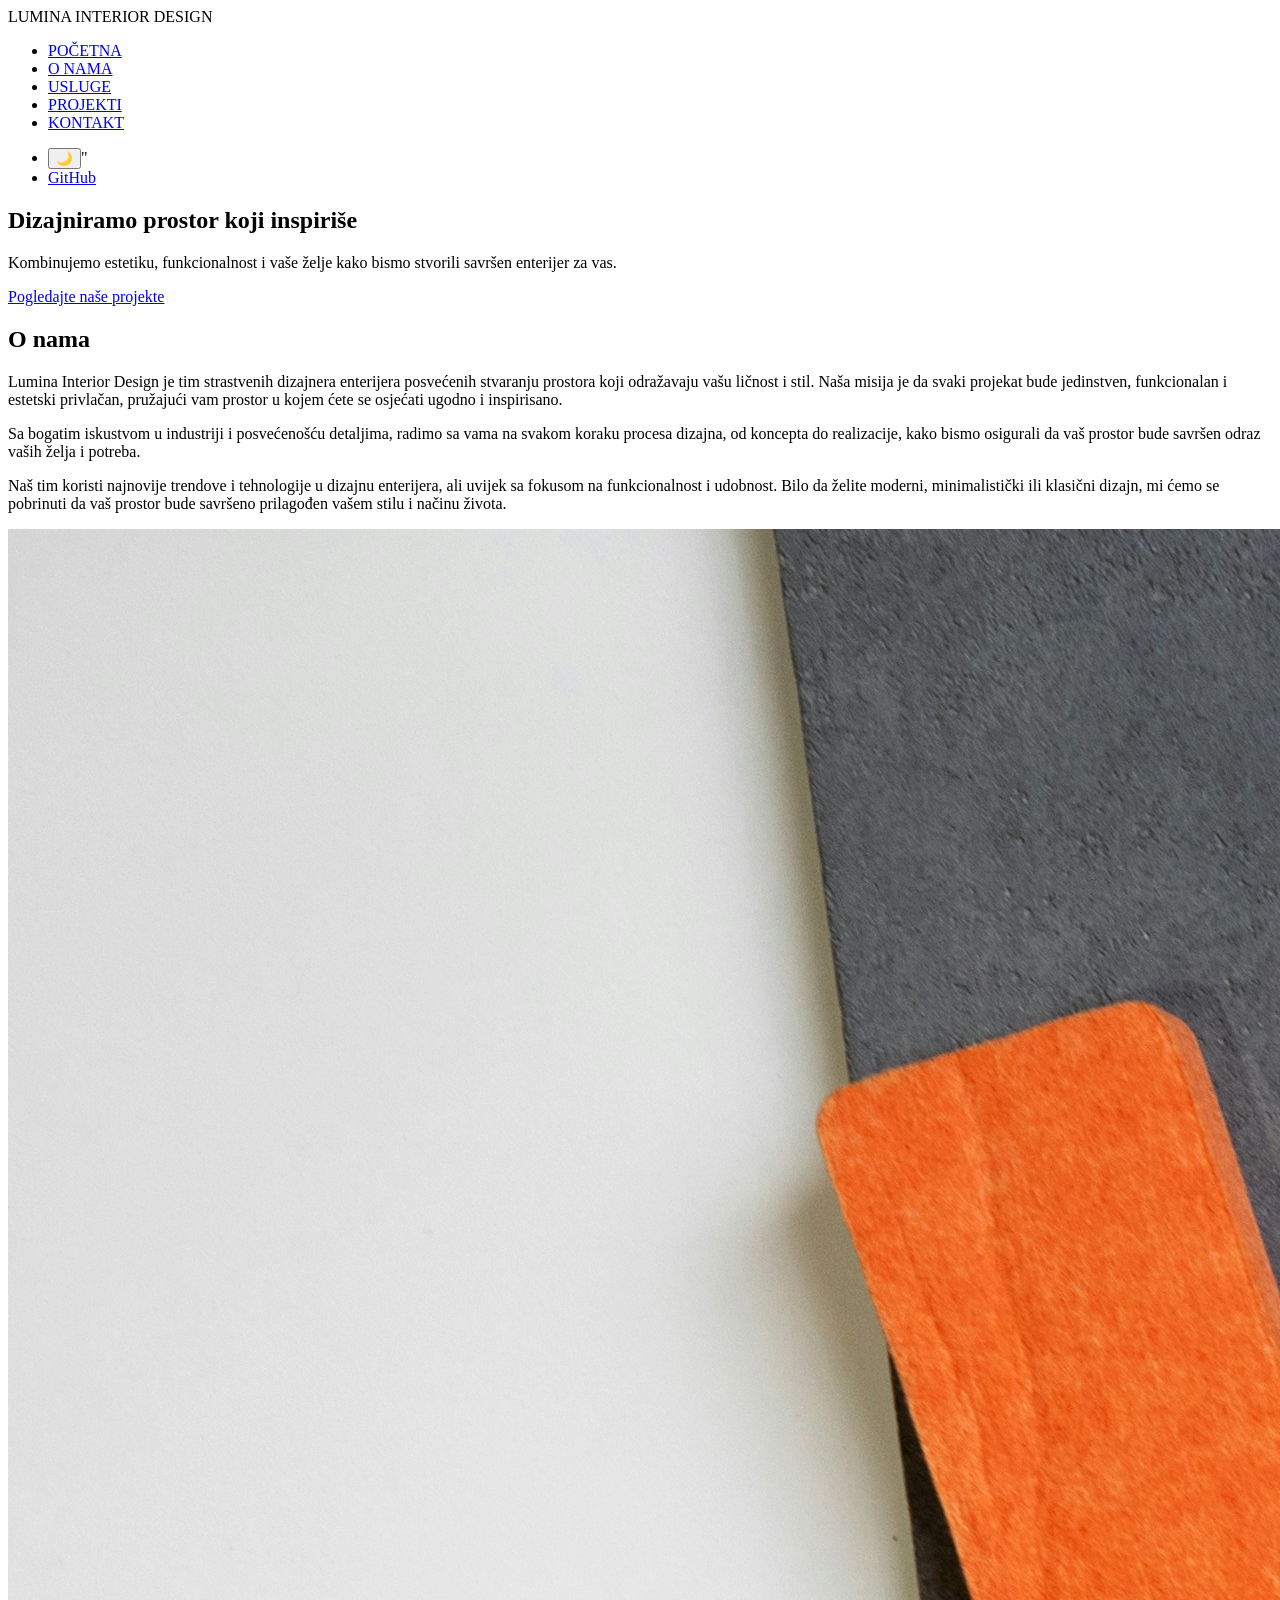
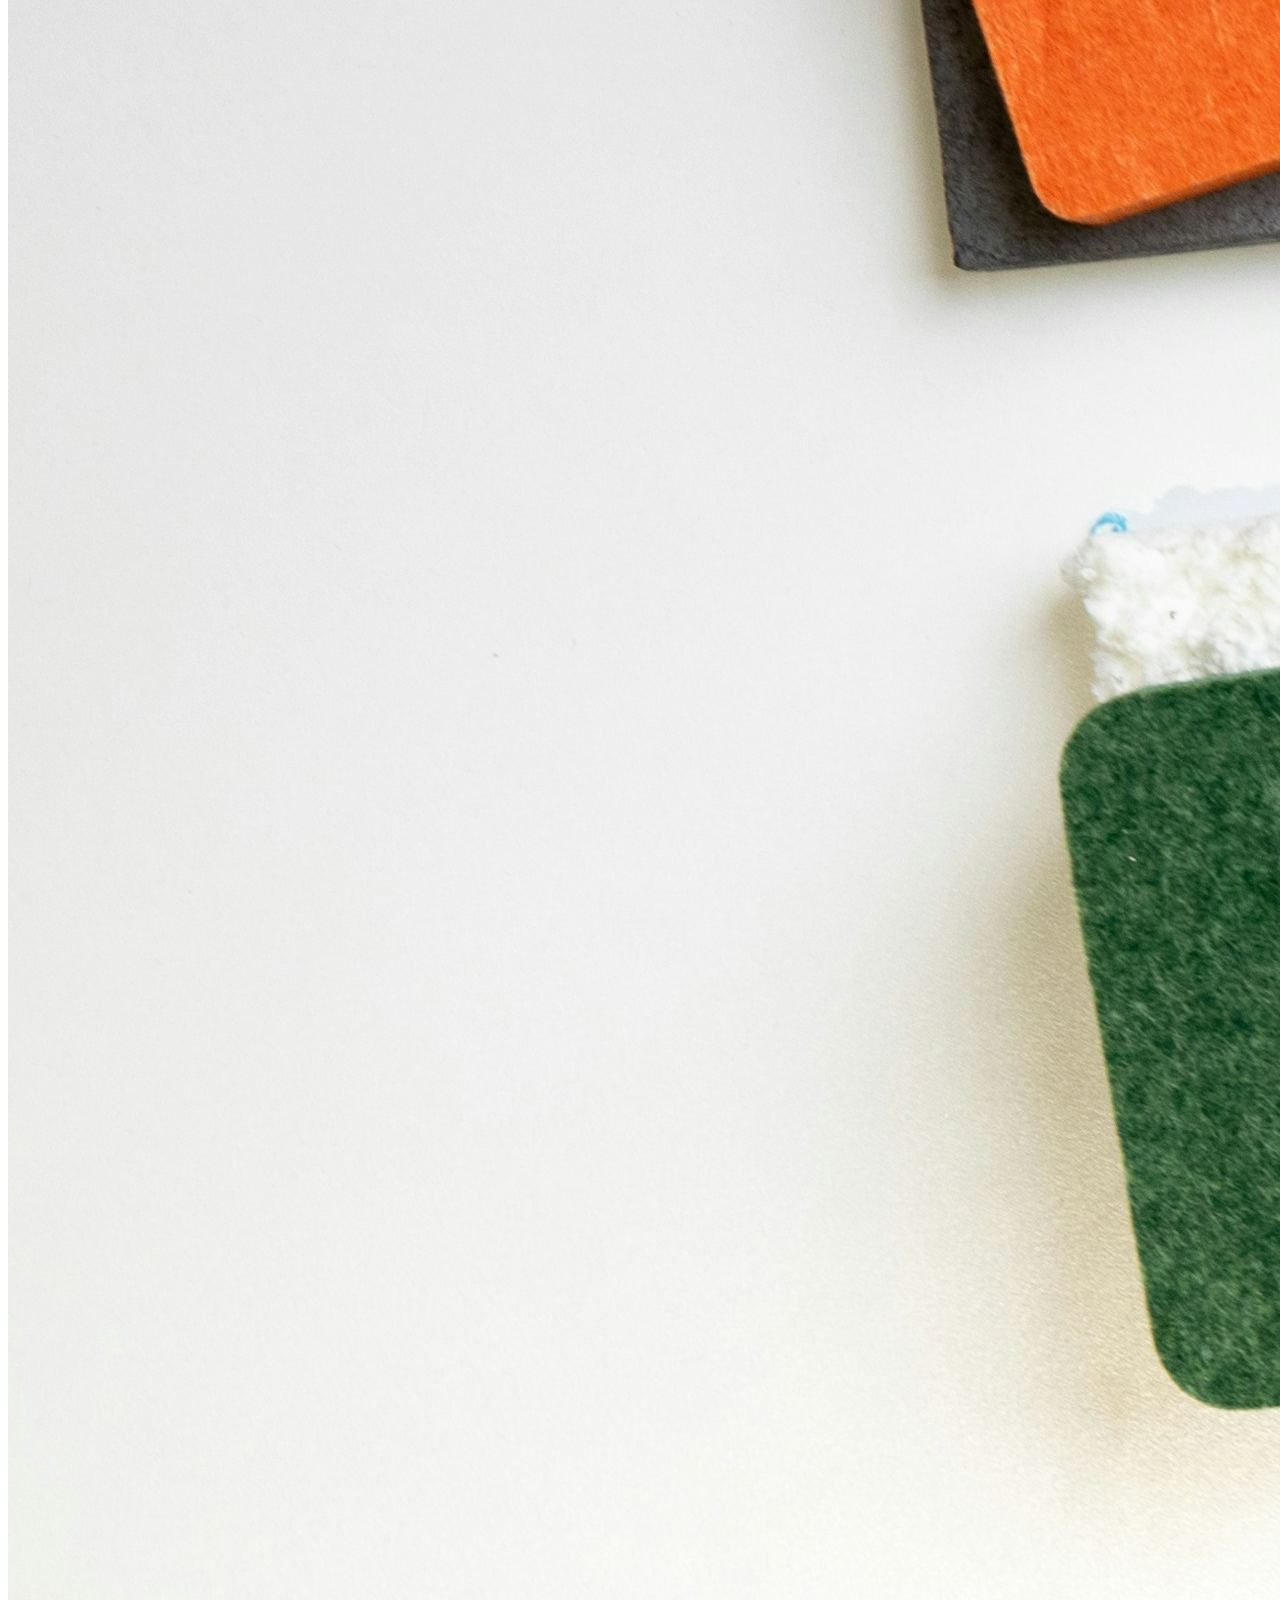
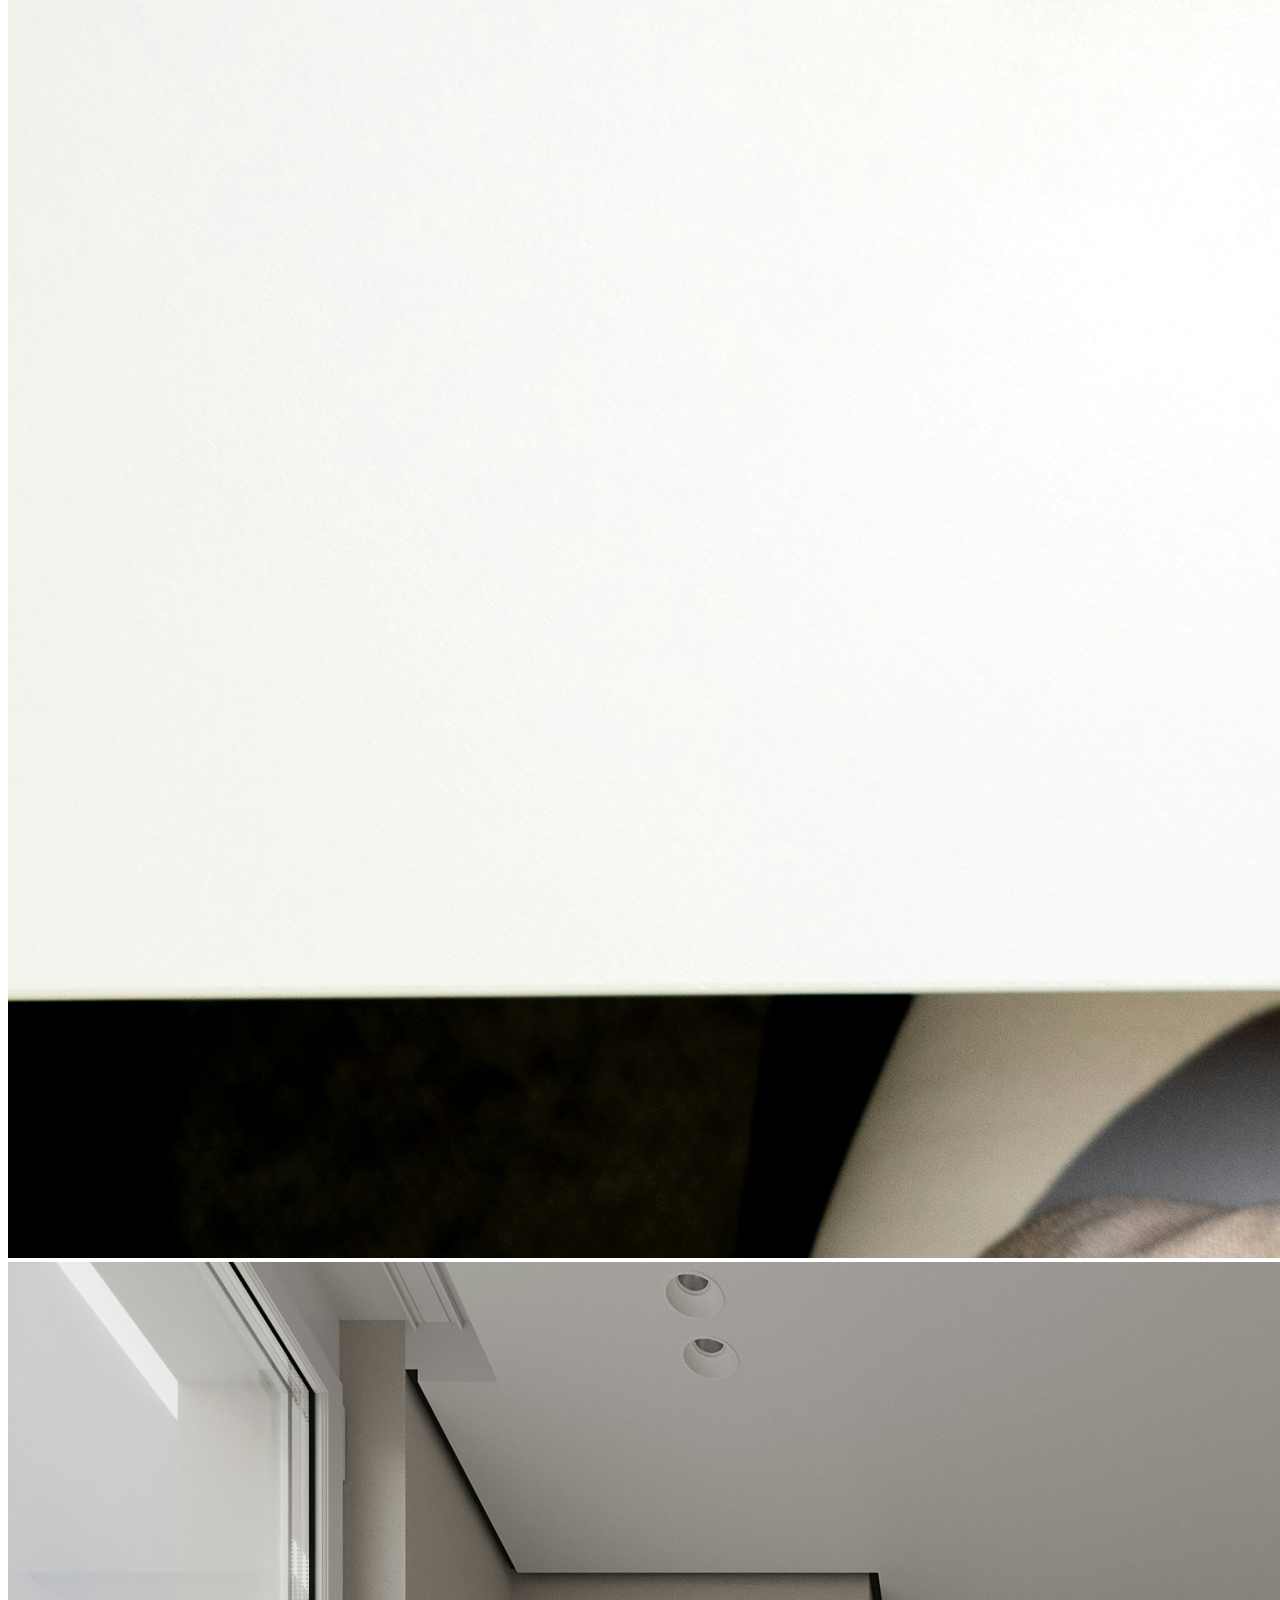
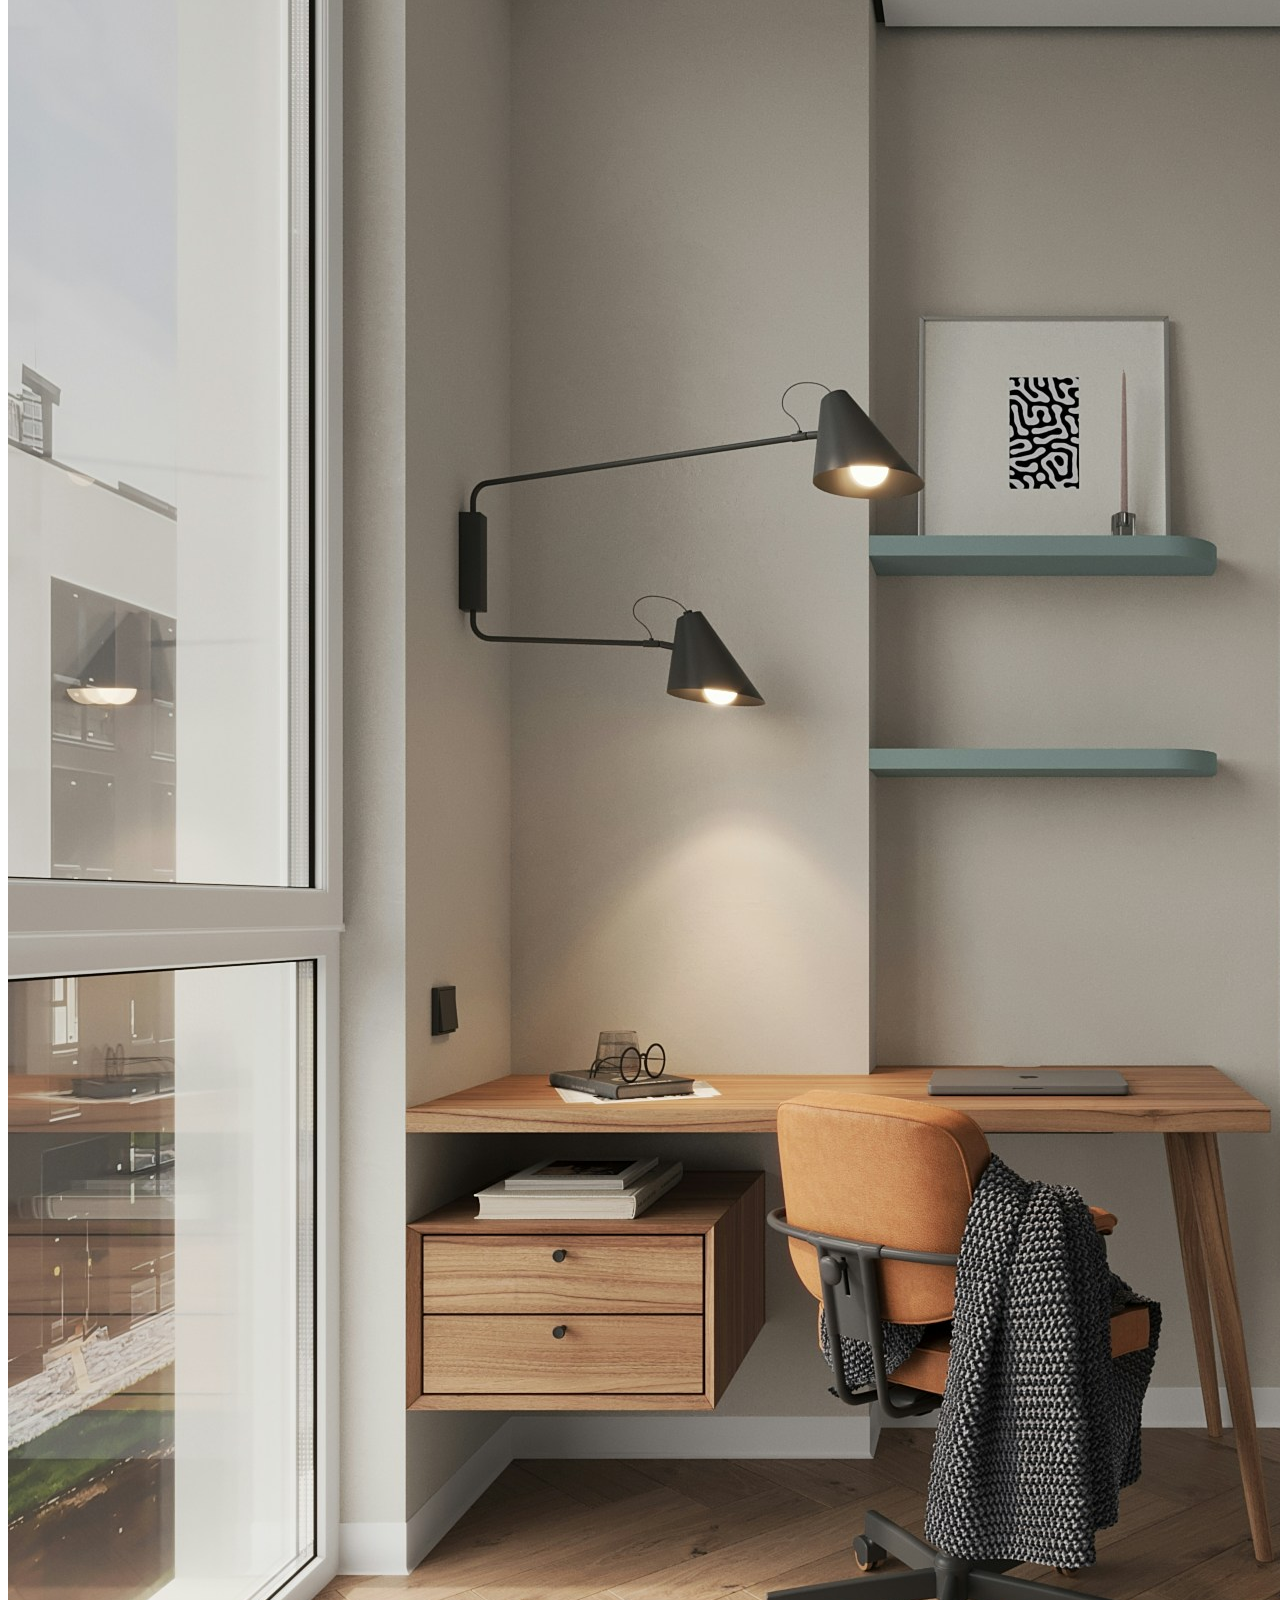
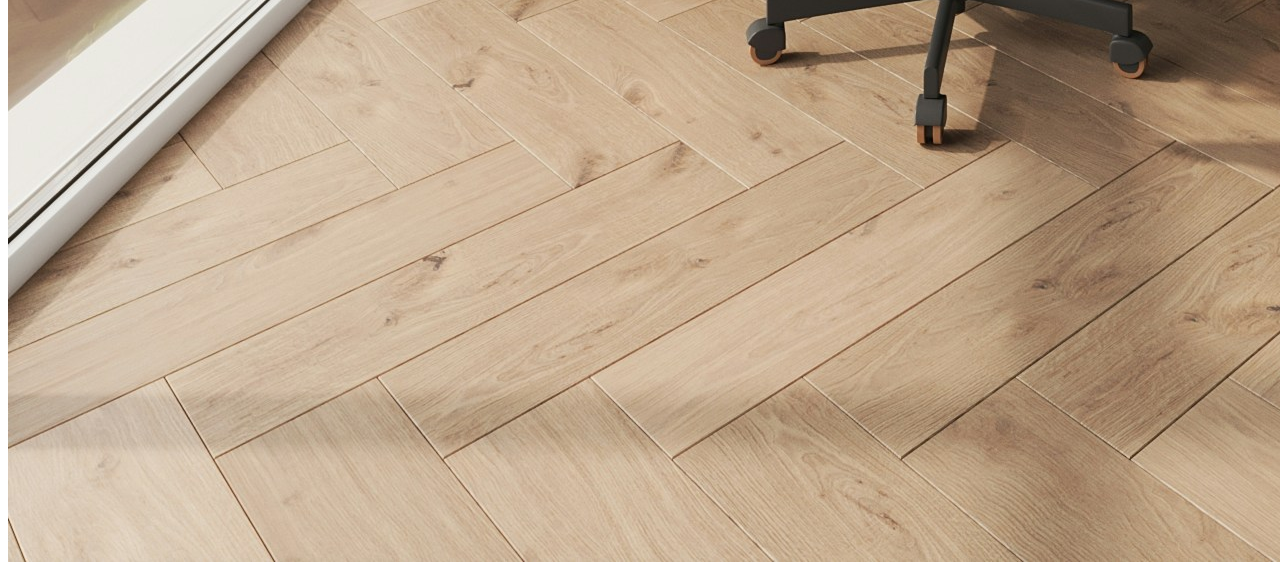
==== index.html @ 68f20b38 "dodavanje dijela o nama" ====
<!DOCTYPE html>
<html lang="bs">
<head>
    <meta charset="UTF-8">
    <meta name="viewport" content="width=device-width, initial-scale=1.0">
    <title>Lumina Interior Design | Početna</title>
    <link rel="stylesheet" href="tptpstil.css">
</head>

<body>
    <header>
      <div class="logo">
        LUMINA <span>INTERIOR DESIGN</span>
      </div>

      <nav class="main-nav">
        <ul>
            <li><a href="index.html">POČETNA</a></li>
            <li><a href="index.html">O NAMA</a></li>
            <li><a href="sadrzaj.html">USLUGE</a></li>
            <li><a href="sadrzaj.html">PROJEKTI</a></li>
            <li><a href="kontakt.html">KONTAKT</a></li>
        </ul>
      </nav>
        <ul>
            <li><button id="dark-mode-toggle">🌙</button>"</li>
            <li><a href="https://github.com/AminaImamovic/Grupa12-TPTP-2026" target="_blank">GitHub</a></li>
         </ul>
    </header>

 <section class="hero">
    <div class="hero-sadrzaj">
        <h1>Dizajniramo prostor koji inspiriše</h1>

        <p>Kombinujemo estetiku, funkcionalnost i vaše želje kako bismo stvorili savršen enterijer za vas.</p>

        <a href="#projekti" class="btn-hero">Pogledajte naše projekte</a>
    </div>
 </section>

 <section class="o-nama">
    <div class="o-nama-okvir">
        <div class="o-nama-tekst">
          <h2>O nama</h2>
             <p>
               Lumina Interior Design je tim strastvenih dizajnera enterijera posvećenih stvaranju prostora koji odražavaju vašu ličnost i stil. Naša misija je da svaki projekat bude jedinstven, funkcionalan i estetski privlačan, pružajući vam prostor u kojem ćete se osjećati ugodno i inspirisano. 
             </p>
             <p>
               Sa bogatim iskustvom u industriji i posvećenošću detaljima, radimo sa vama na svakom koraku procesa dizajna, od koncepta do realizacije, kako bismo osigurali da vaš prostor bude savršen odraz vaših želja i potreba.
             </p>
             <p>
               Naš tim koristi najnovije trendove i tehnologije u dizajnu enterijera, ali uvijek sa fokusom na funkcionalnost i udobnost. Bilo da želite moderni, minimalistički ili klasični dizajn, mi ćemo se pobrinuti da vaš prostor bude savršeno prilagođen vašem stilu i načinu života.
             </p>
         </div>
      <div class="o-nama-slika">
        <img src="images/o-nama1.jpg" alt="Prvi detalj enteriera">
        <img src="images/o-nama2.jpg" alt="Drugi detalj enterijera">
      </div>
    </div>
 </section>

 
</body>
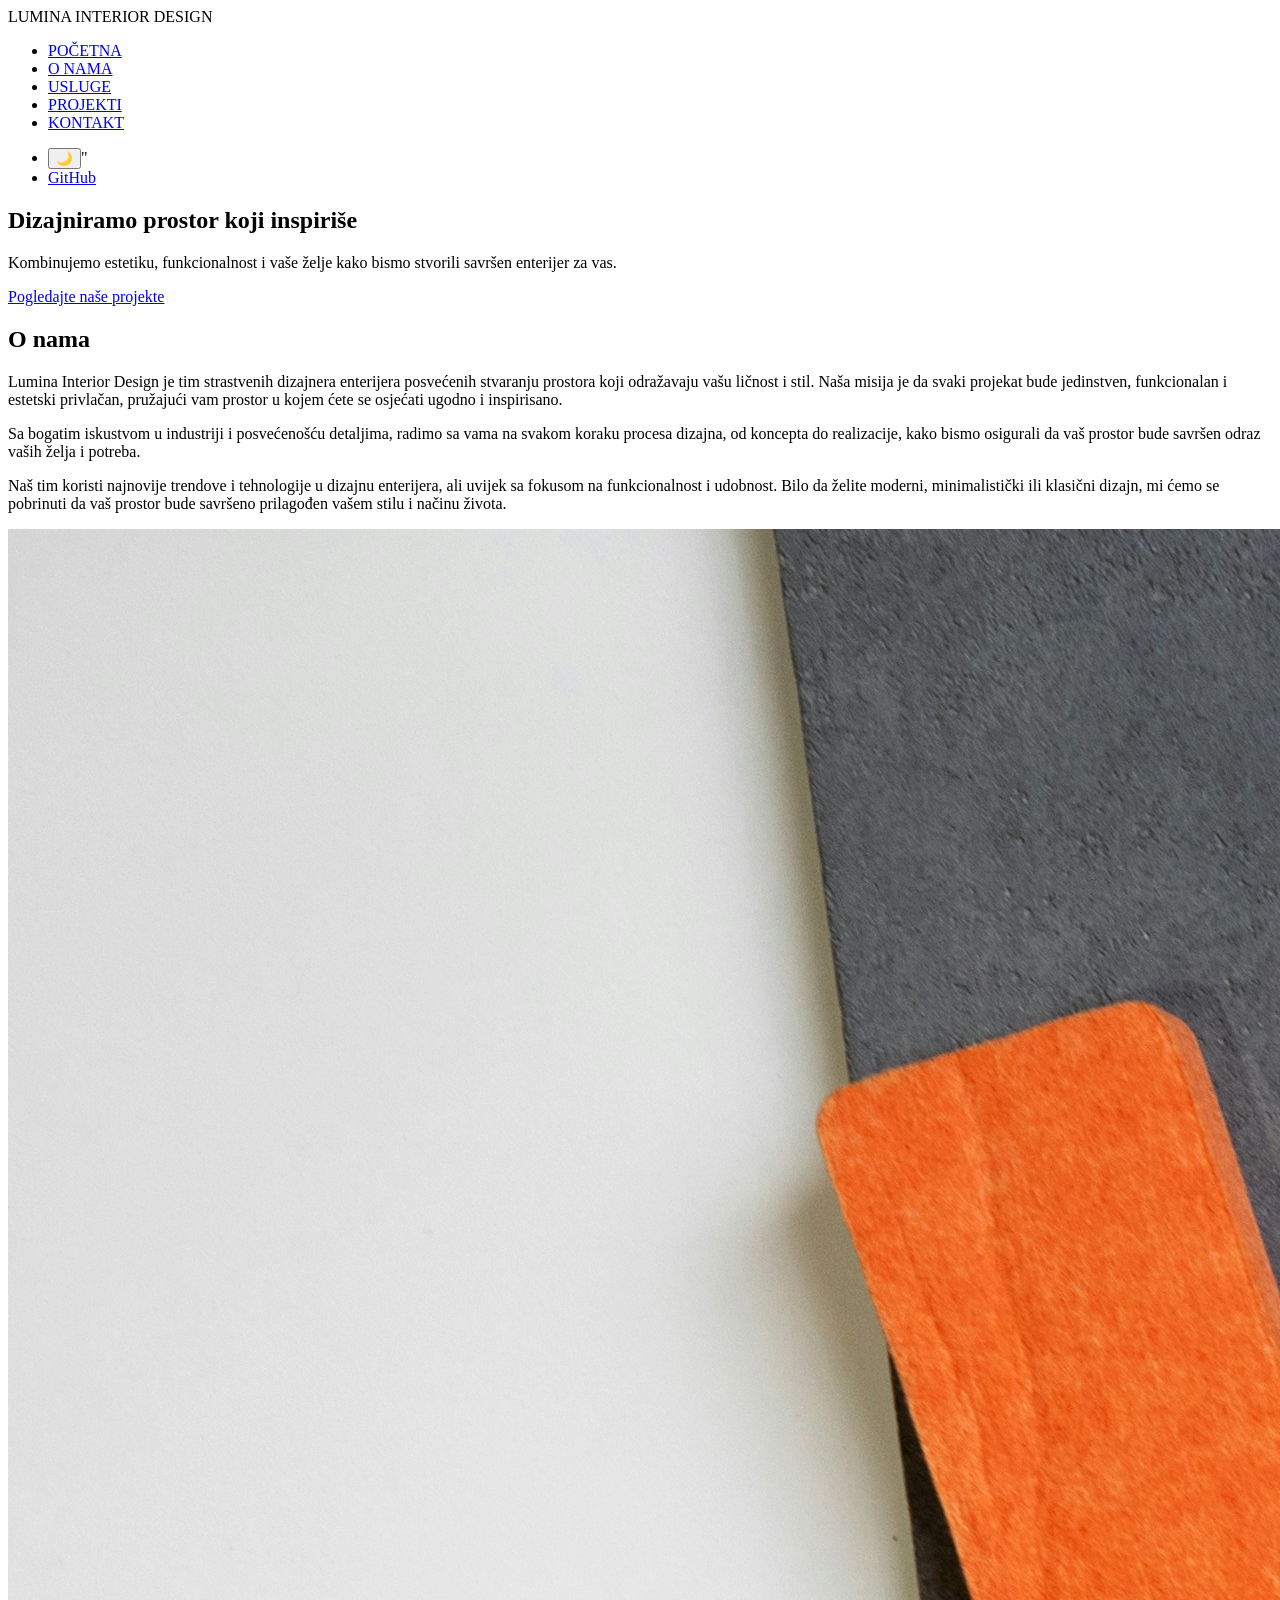
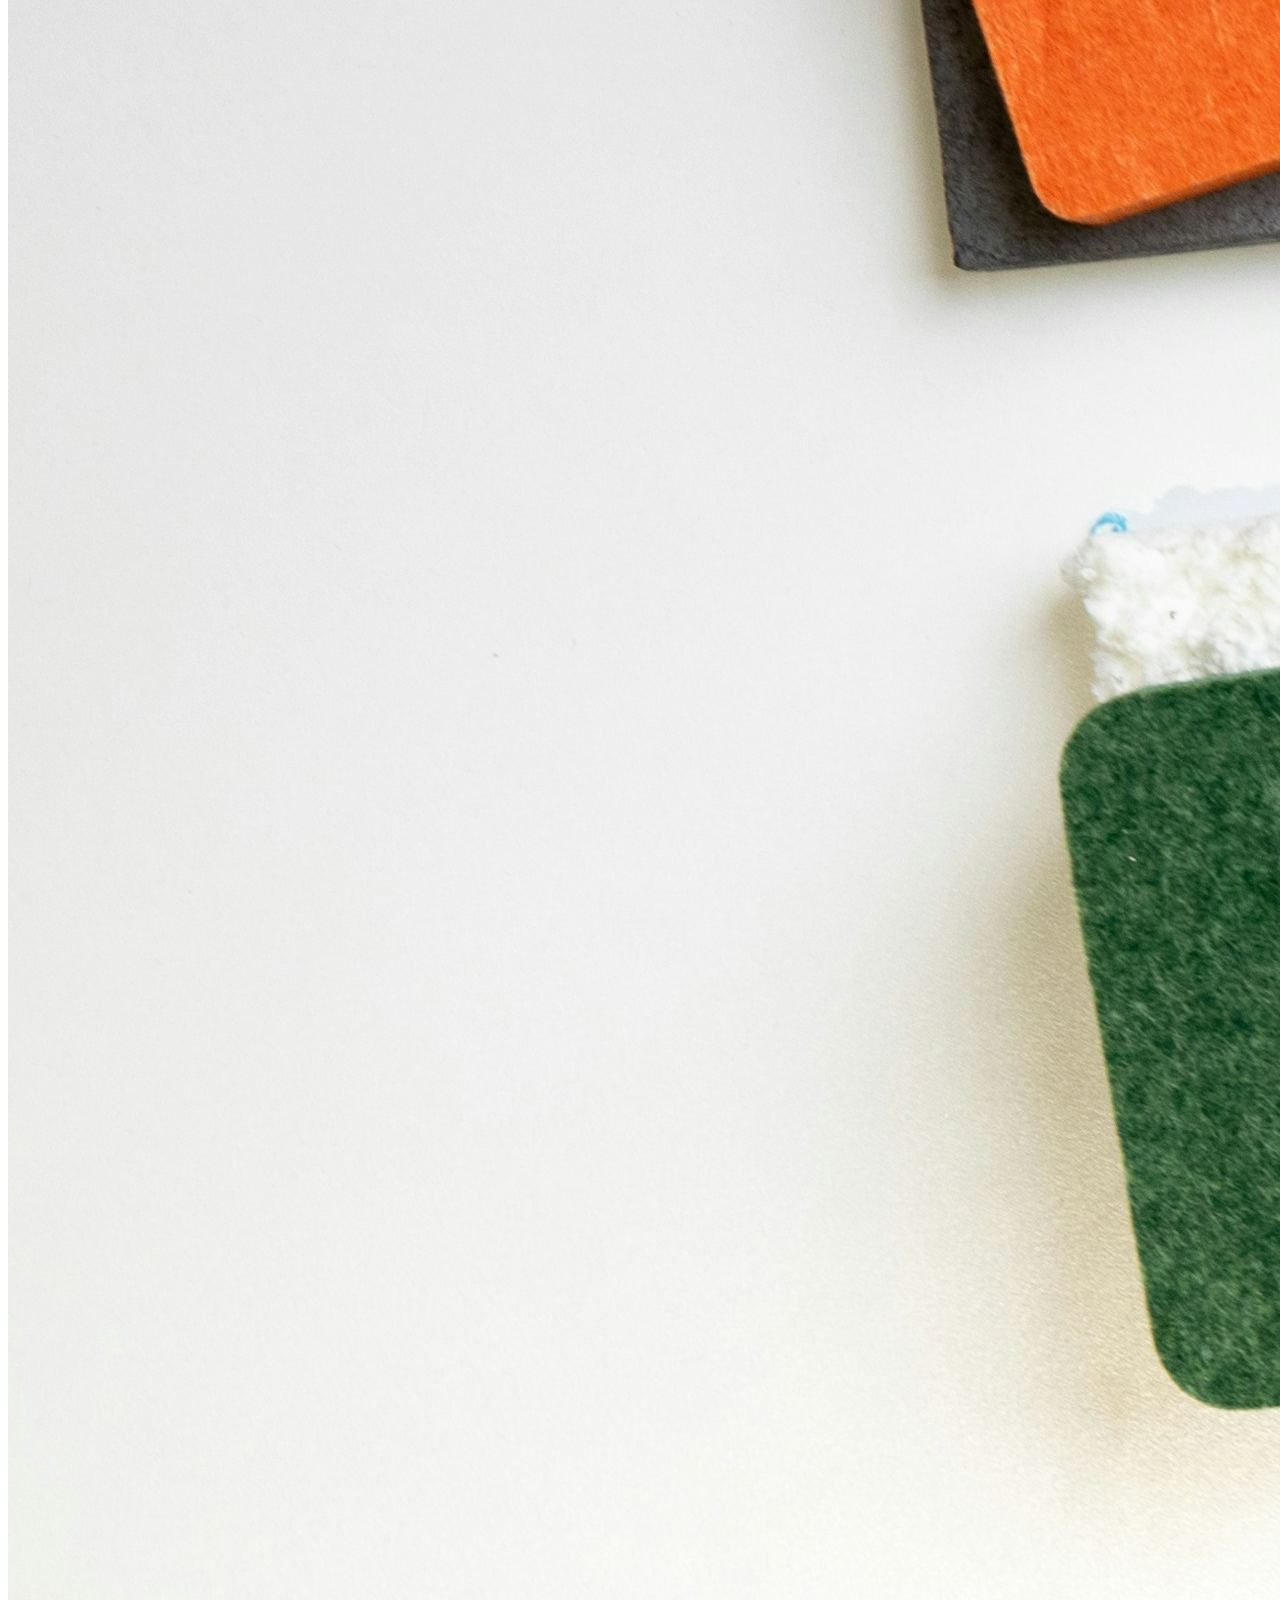
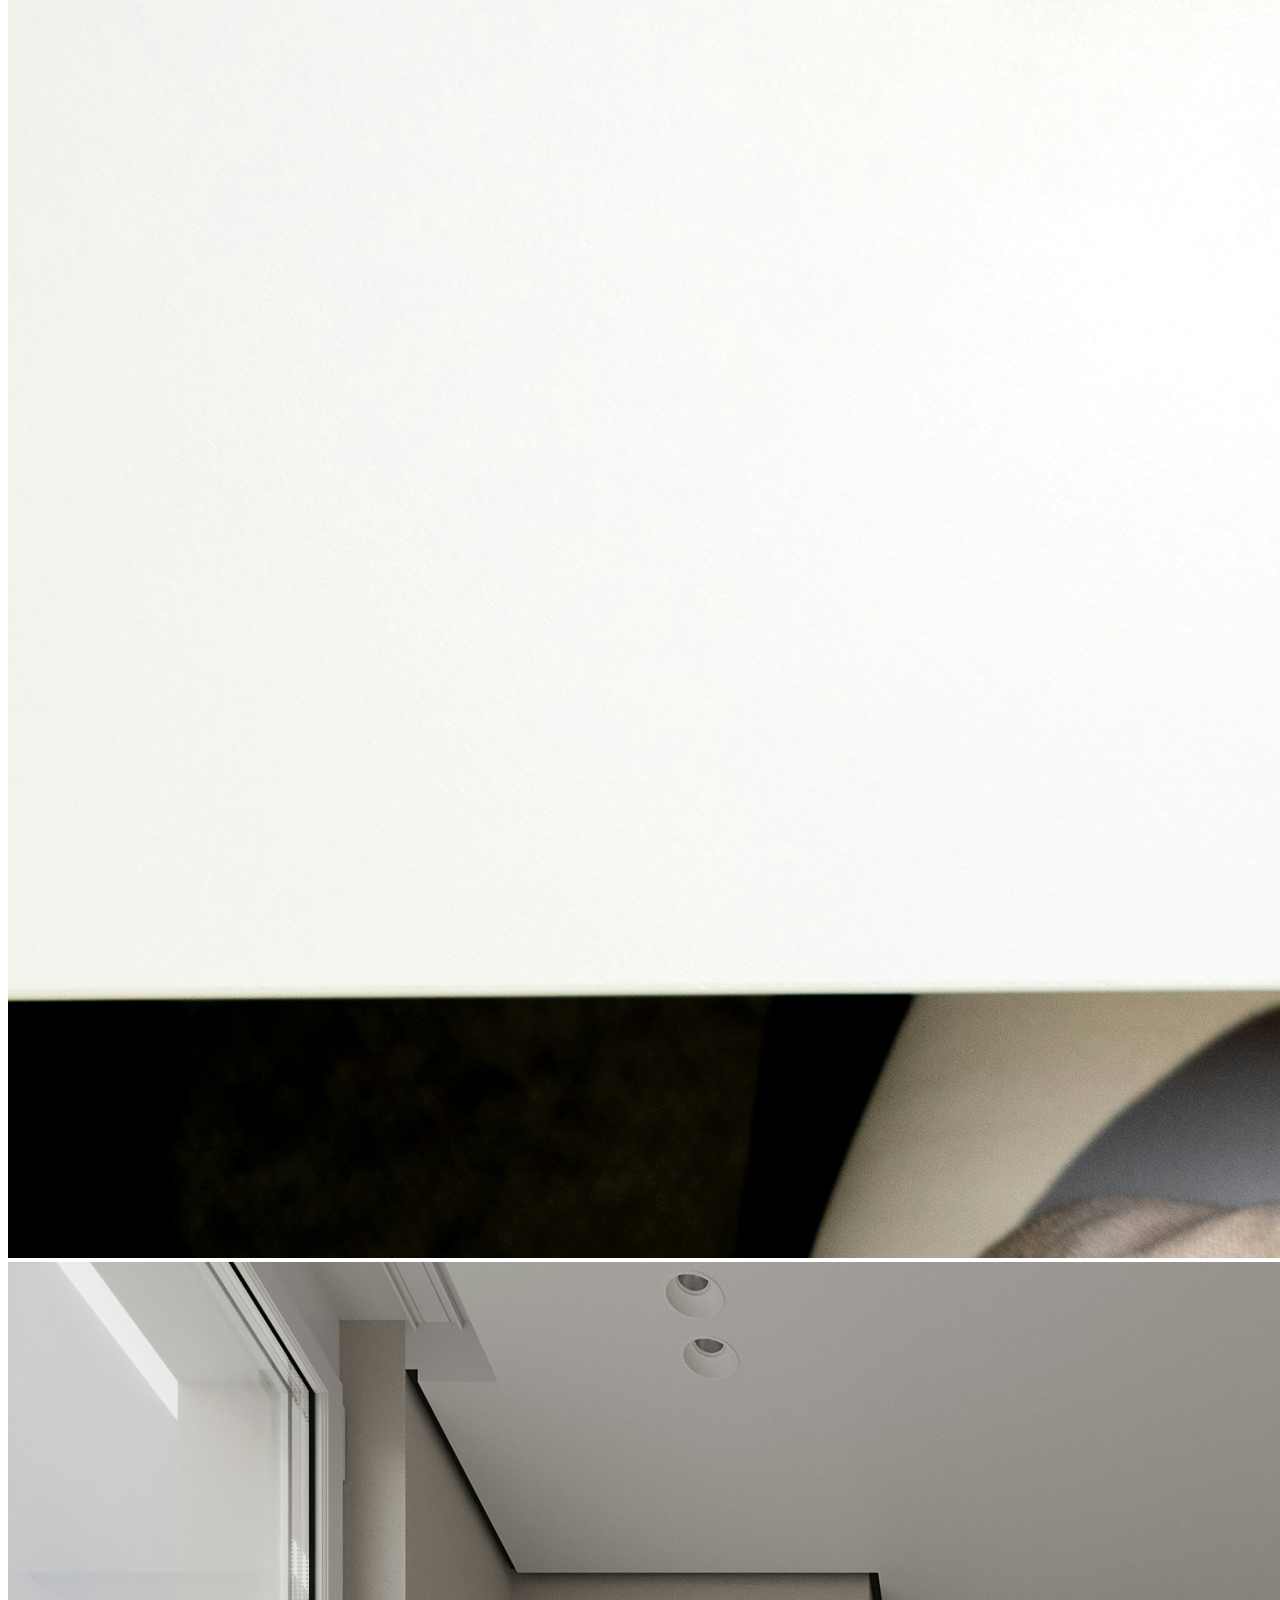
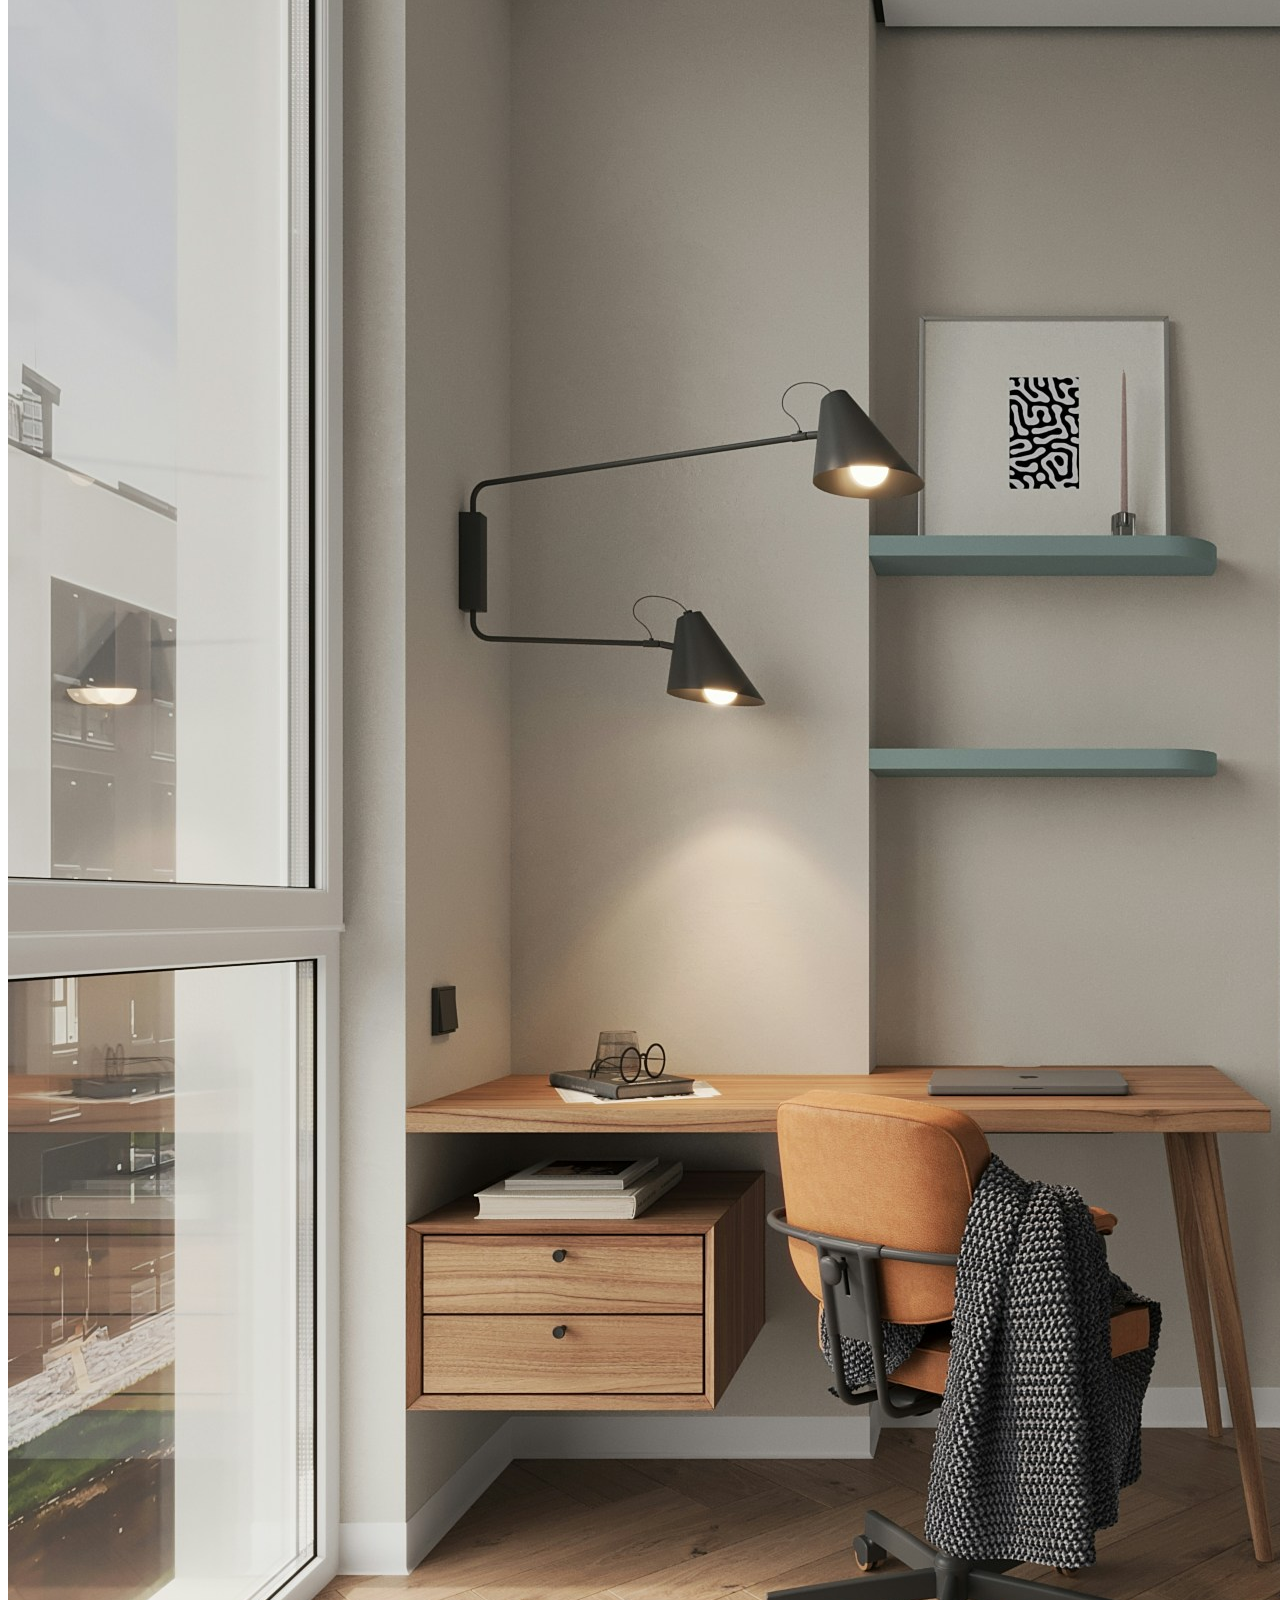
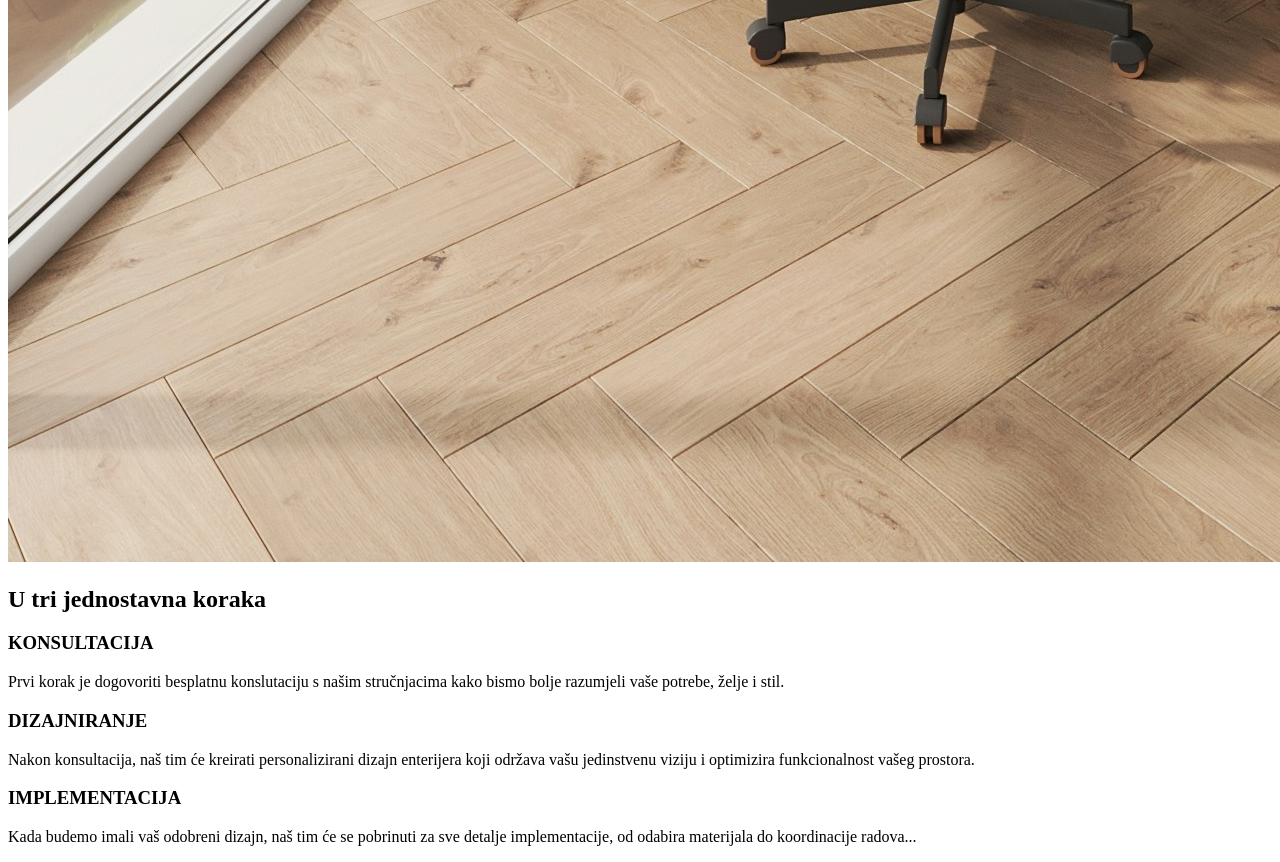
==== commit 0af8ebb1: "dodavanje sekcije proces rada" ====
--- a/index.html
+++ b/index.html
@@ -59,5 +59,29 @@
     </div>
  </section>
 
- 
+ <section class="proces-rada">
+    <h2>U tri jednostavna koraka</h2>
+     <div class="proces-okvir">
+        <div class="faza-rada">
+          <h3>KONSULTACIJA</h3>
+           <p> 
+            Prvi korak je dogovoriti besplatnu konslutaciju s našim stručnjacima kako bismo bolje razumjeli vaše potrebe, želje i stil.
+           </p>
+        </div>
+
+        <div class="faza-rada">
+          <h3>DIZAJNIRANJE</h3>
+           <p>
+            Nakon konsultacija, naš tim će kreirati personalizirani dizajn enterijera koji održava vašu jedinstvenu viziju i optimizira funkcionalnost vašeg prostora.
+           </p>
+        </div>
+
+        <div class="faza-rada">
+          <h3>IMPLEMENTACIJA</h3>
+           <p>
+            Kada budemo imali vaš odobreni dizajn, naš tim će se pobrinuti za sve detalje implementacije, od odabira materijala do koordinacije radova...
+           </p>
+        </div>
+      </div>
+ </section>
 </body>
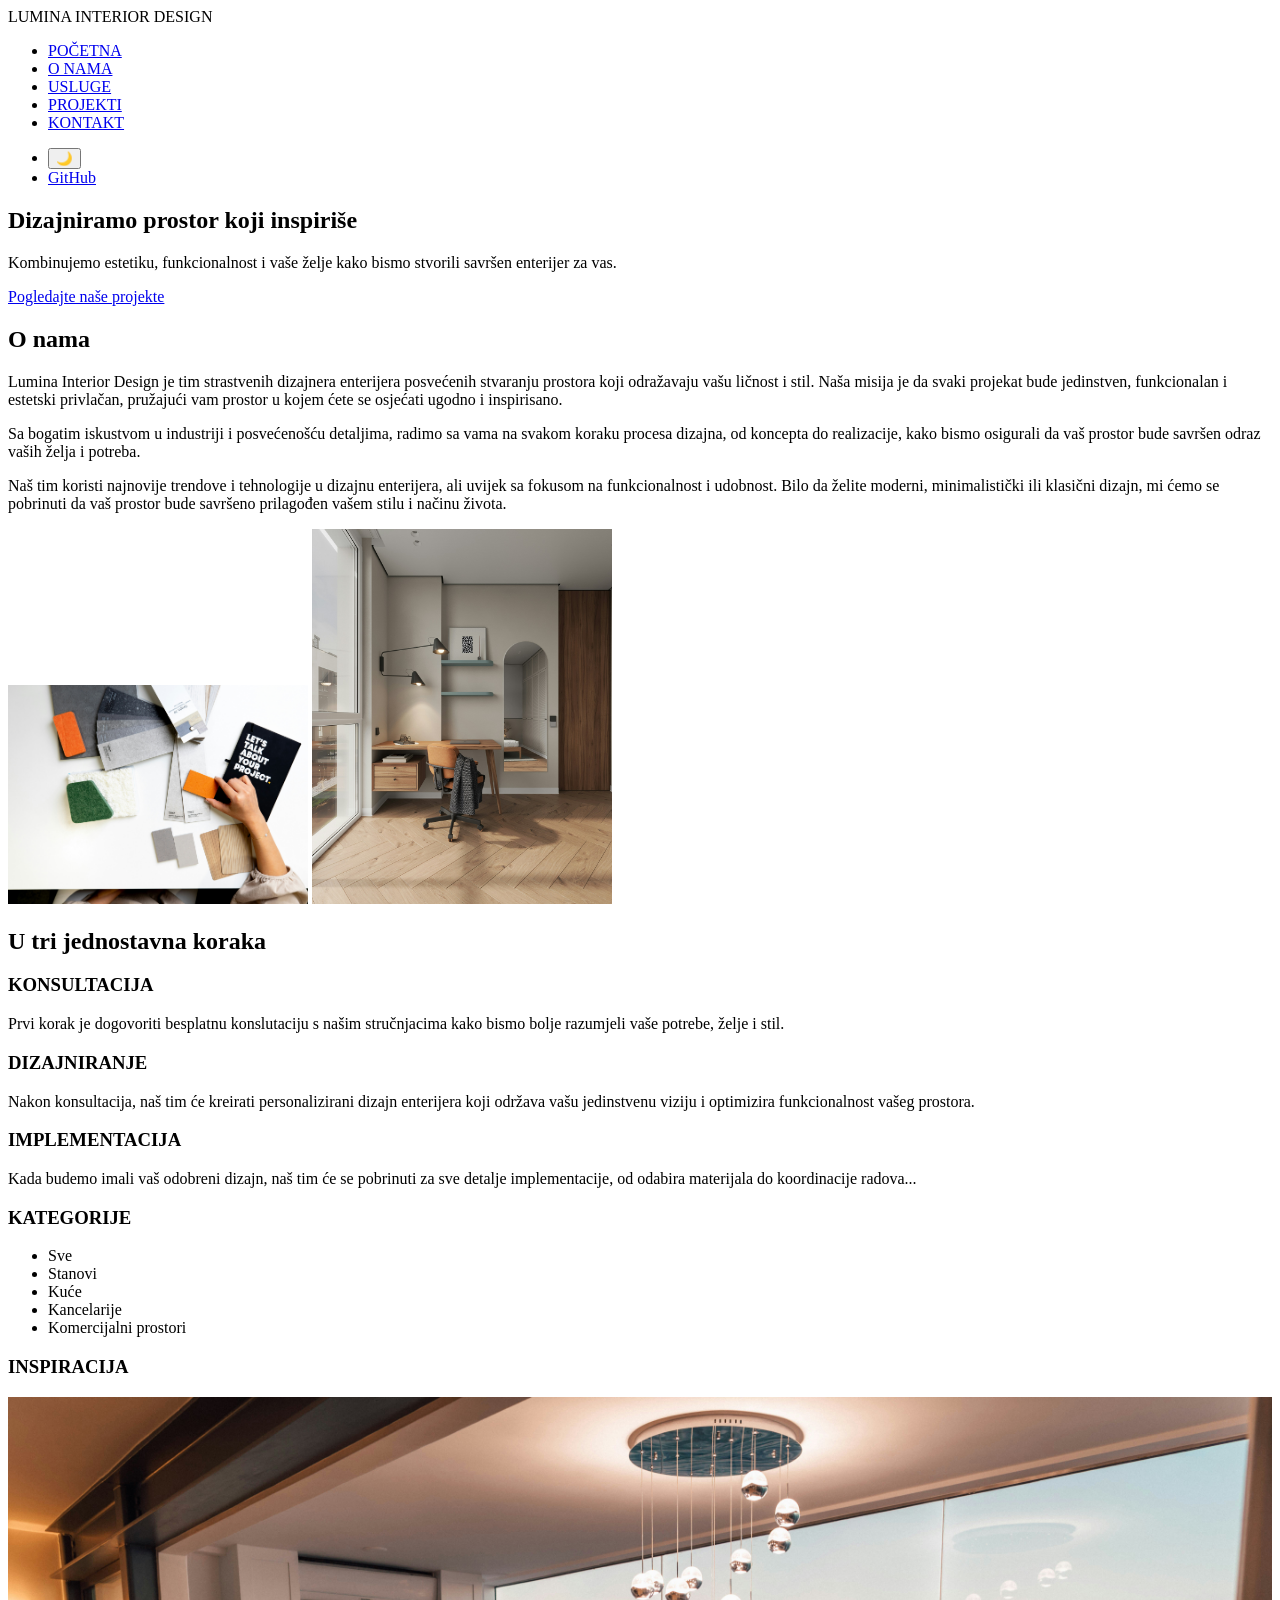
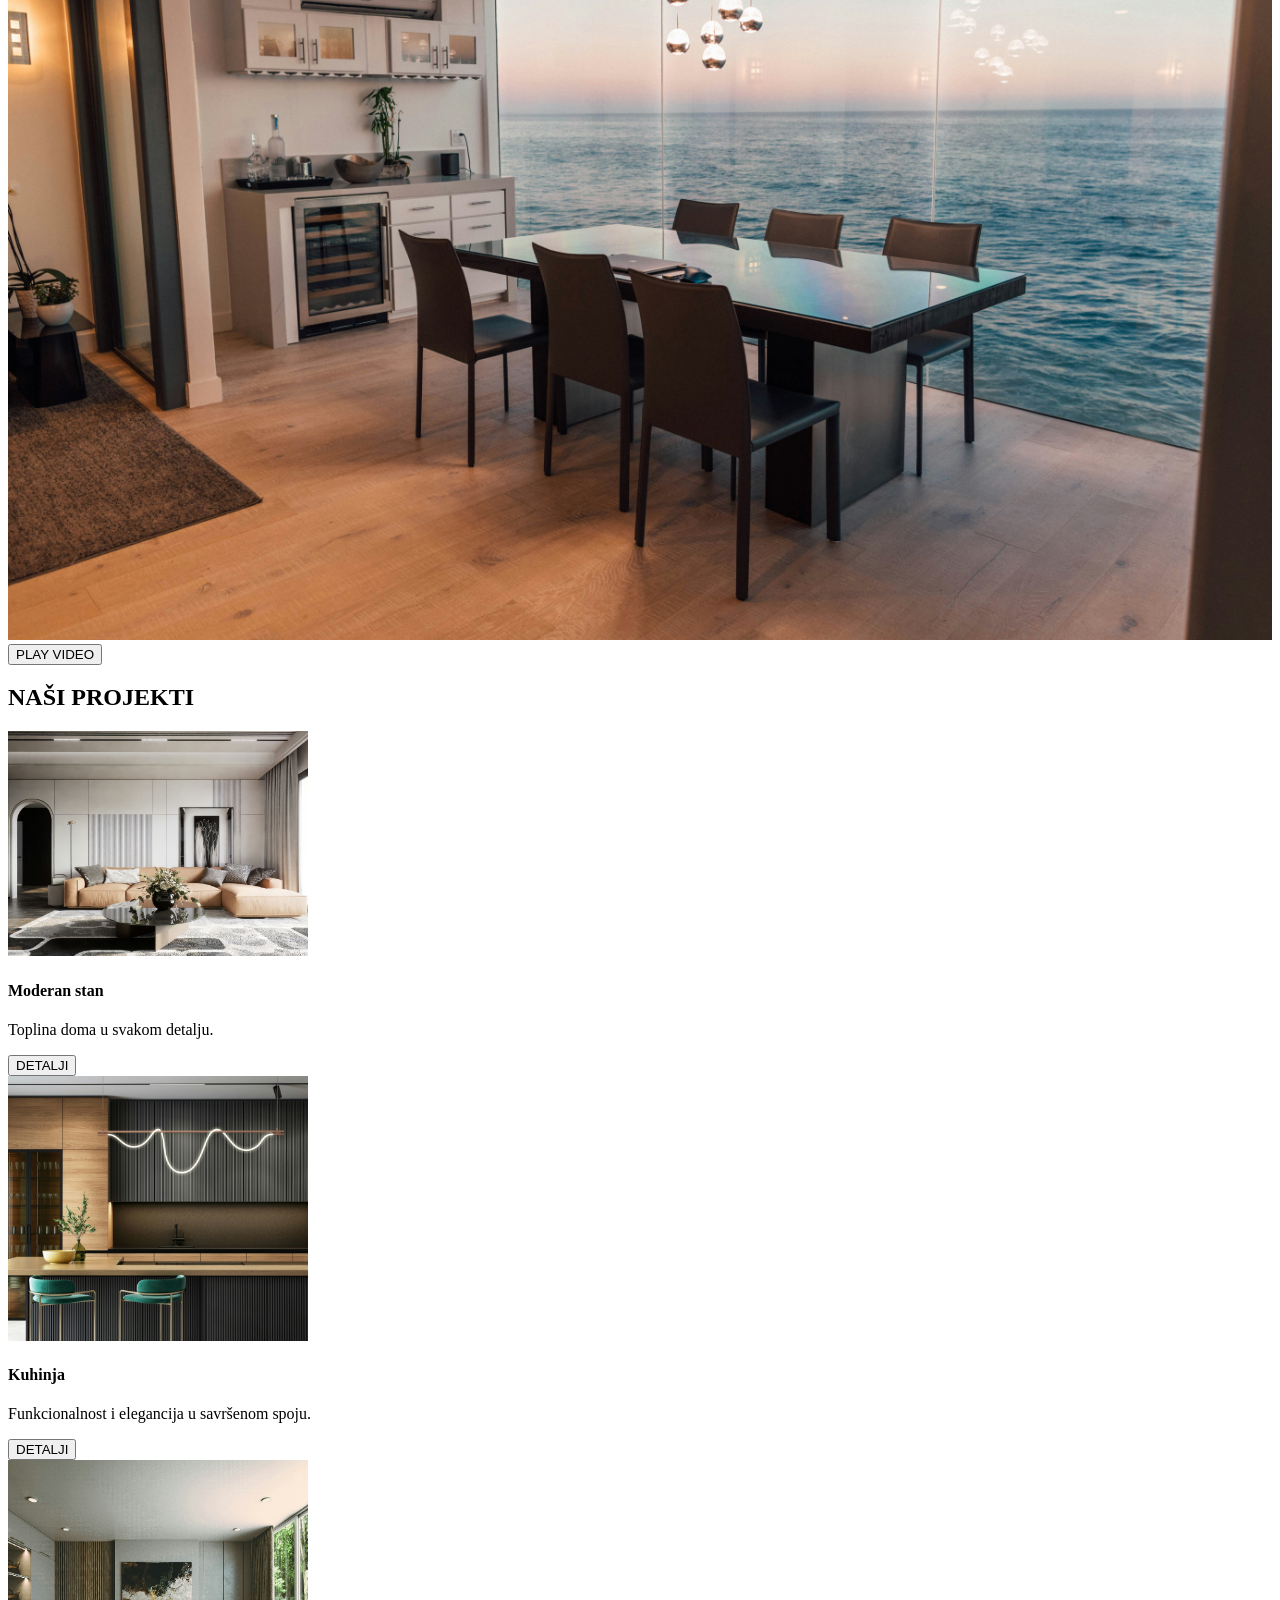
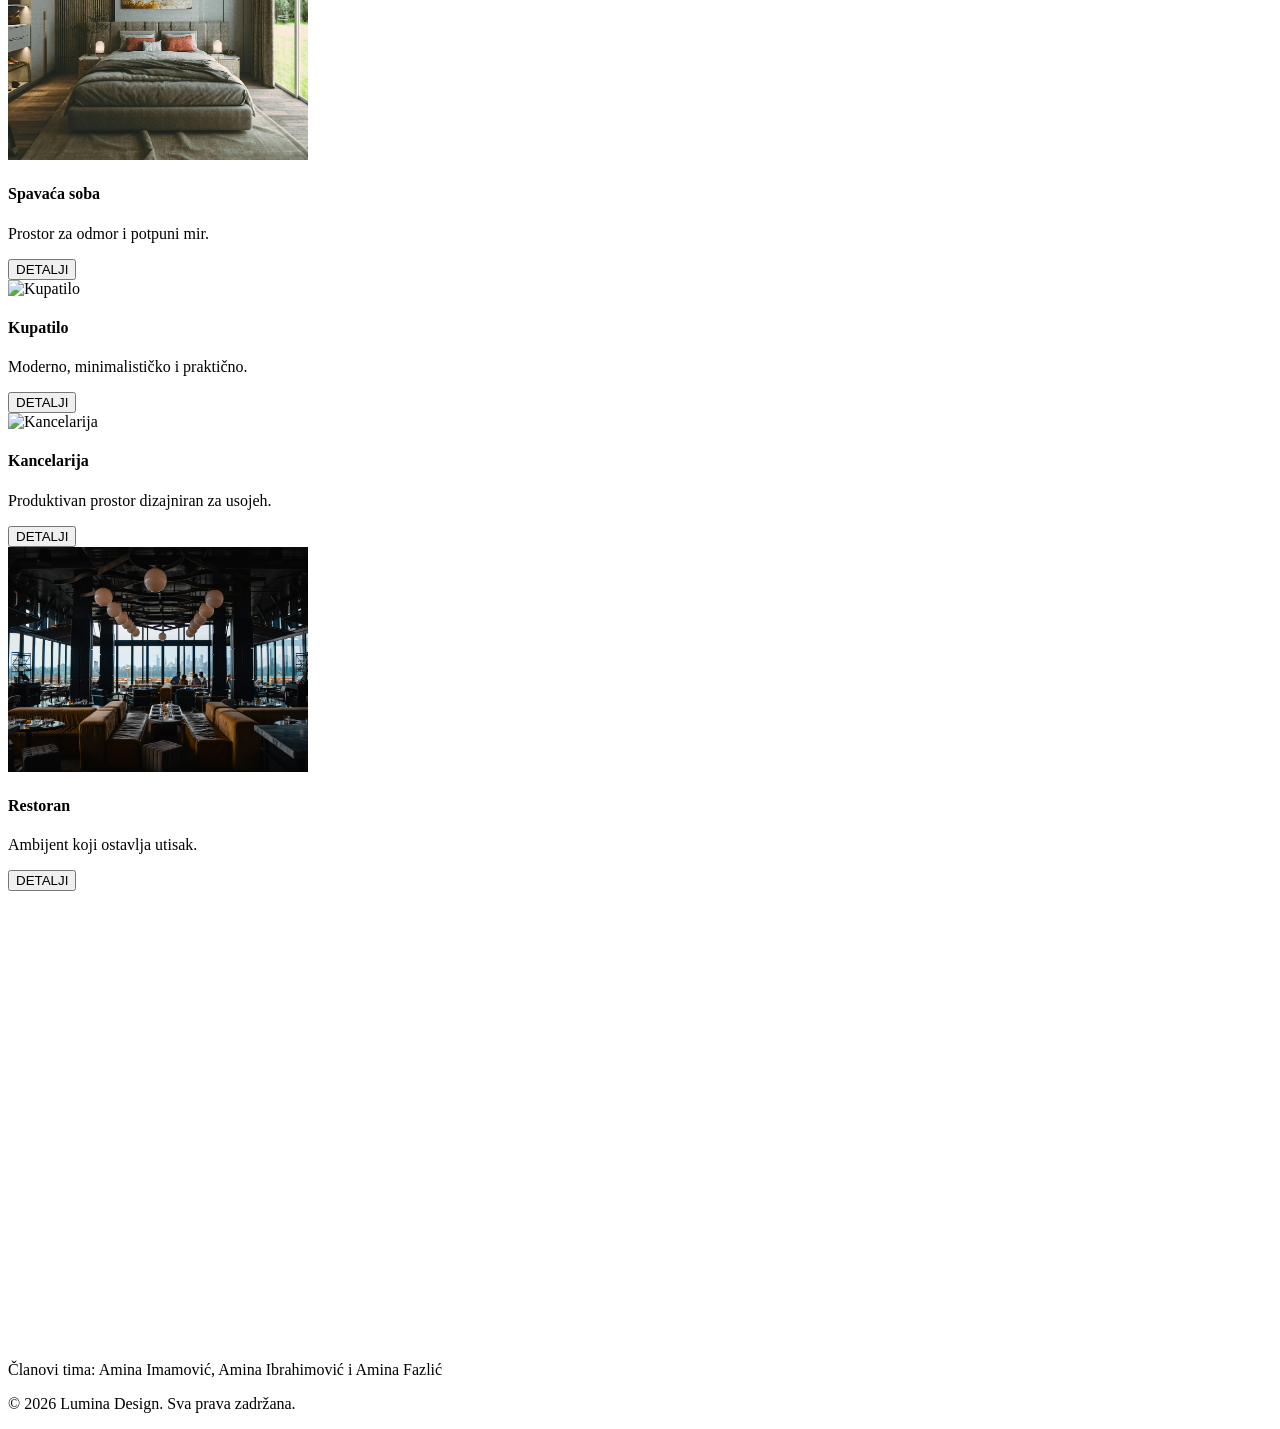
==== commit 1e4c9c7d: "Dodavanje kategorija, kartica sa slikama, mape i footera" ====
--- a/index.html
+++ b/index.html
@@ -23,7 +23,7 @@
         </ul>
       </nav>
         <ul>
-            <li><button id="dark-mode-toggle">🌙</button>"</li>
+            <li><button id="dark-mode-toggle">🌙</button></li>
             <li><a href="https://github.com/AminaImamovic/Grupa12-TPTP-2026" target="_blank">GitHub</a></li>
          </ul>
     </header>
@@ -53,8 +53,11 @@
              </p>
          </div>
       <div class="o-nama-slika">
-        <img src="images/o-nama1.jpg" alt="Prvi detalj enteriera">
-        <img src="images/o-nama2.jpg" alt="Drugi detalj enterijera">
+        <img src="images/o-nama1.jpg"  alt="Prvi detalj enteriera" style="width: 300px; height: auto;">
+        <img src="images/o-nama2.jpg"  alt="Drugi detalj enterijera" style="width: 300px; height: auto;"> 
+        <!--Ovaj naćin za smanjivanje slika sam pronašla uz pomoć ChatGPT-a.-->
+        <!--Razumijem da width:300px određuje da će slika biti široka 300 piskela-->
+        <!--height:auto; znači da će visina slike biti automatski prilagođena da bi se spriječilo iskrivljenje slike--> 
       </div>
     </div>
  </section>
@@ -84,4 +87,105 @@
         </div>
       </div>
  </section>
+
+ <section class="projekti">
+
+    <aside class="kategorije">
+        <h3>KATEGORIJE</h3>
+        <ul>
+            <li>Sve</li>
+            <li>Stanovi</li>
+            <li>Kuće</li>
+            <li>Kancelarije</li>
+            <li>Komercijalni prostori</li>
+        </ul>
+
+        <div class="video-sekcija">
+    <h3>INSPIRACIJA</h3>
+    <div class="video">
+        <img src="images/video.jpg" alt="Video inspiracija" width="100%">
+          <!--width="100%" nam govori da se slika raširi tačno koliko je širok aside-->
+        <button type="button" class="play-dugme">PLAY VIDEO</button>
+    </div>
+</div>
+    </aside>
+
+    <main class="projekti">
+        <h2>NAŠI PROJEKTI</h2>
+        
+        <div class="projekti-grid">
+            
+            <div class="projekt-kartica">
+                <img src="images/moderan_stan.jpg" alt="Moderan stan" style="width: 300px; height: auto;">
+                <h4>Moderan stan</h4>
+                <p>Toplina doma u svakom detalju.</p>
+                <button>DETALJI</button>
+            </div>
+
+            <div class="projekt-kartica">
+                <img src="images/kuhinja1.jpg" alt="Kuhinja" style="width: 300px; height: auto;">
+                <h4>Kuhinja</h4>
+                <p>Funkcionalnost i elegancija u savršenom spoju.</p>
+                <button>DETALJI</button>
+            </div>
+
+            <div class="projekt-kartica">
+                <img src="images/spavaca_soba1.jpg" alt="Spavaća soba" style="width: 300px; height: auto;">
+                <h4>Spavaća soba</h4>
+                <p>Prostor za odmor i potpuni mir.</p>
+                <button>DETALJI</button>
+            </div>
+
+            <div class="projekt-kartica">
+                <img src="images/kupatilo1.jpg" alt="Kupatilo" style="width: 300px; height: auto;">
+                <h4>Kupatilo</h4>
+                <p>Moderno, minimalističko i praktično.</p>
+                <button>DETALJI</button>
+            </div>
+
+            <div class="projekt-kartica">
+                <img src="images/kancelarija.jpg" alt="Kancelarija" style="width: 300px; height: auto;">
+                <h4>Kancelarija</h4>
+                <p>Produktivan prostor dizajniran za usojeh.</p>
+                <button>DETALJI</button>
+            </div>
+
+            <div class="projekt-kartica">
+                <img src="images/restoran.jpg" alt="Restoran" style="width: 300px; height: auto;">
+                <h4>Restoran</h4>
+                <p>Ambijent koji ostavlja utisak.</p>
+                <button>DETALJI</button>
+            </div>
+
+        </div>
+    </main>
+
+</section>
+
+<section class="lokacija">
+    
+    <div class="mapa">
+        <div class="prazan-prostor"></div>
+        <!--Razumijem da ovo predstavlja nevidljivi držač mjesta koji u CSS-u služi da mapu automatski pogura i zadrži na desnoj strani ekrana.-->
+
+        <div class="mapa-desno">
+            <iframe src="https://www.google.com/maps/embed?pb=!1m18!1m12!1m3!1d2844.2304950677285!2d18.691574176454015!3d44.53091287107403!2m3!1f0!2f0!3f0!3m2!1i1024!2i768!4f13.1!3m3!1m2!1s0x475ead0411703741%3A0xab3aa8490fc03fff!2sStupine%20B-13!5e0!3m2!1shr!2sba!4v1778803621246!5m2!1shr!2sba"
+             width="600" 
+             height="450" 
+             style="border:0;" 
+             allowfullscreen="" 
+             loading="lazy" 
+             referrerpolicy="no-referrer-when-downgrade">
+             <!--Gemini je pojasnio da mapu pravim tako što kopiram generisani <iframe> kod sa Google Maps-a i zalijepim ga direktno unutar predviđenog div kontejnera na stranici.-->
+
+            </iframe>
+        </div>
+    </div>
+
+</section>
+
+ <footer>
+        <p>Članovi tima: Amina Imamović, Amina Ibrahimović i Amina Fazlić </p>
+      <p>&copy; 2026 Lumina Design. Sva prava zadržana.</p>
+    </footer>
 </body>
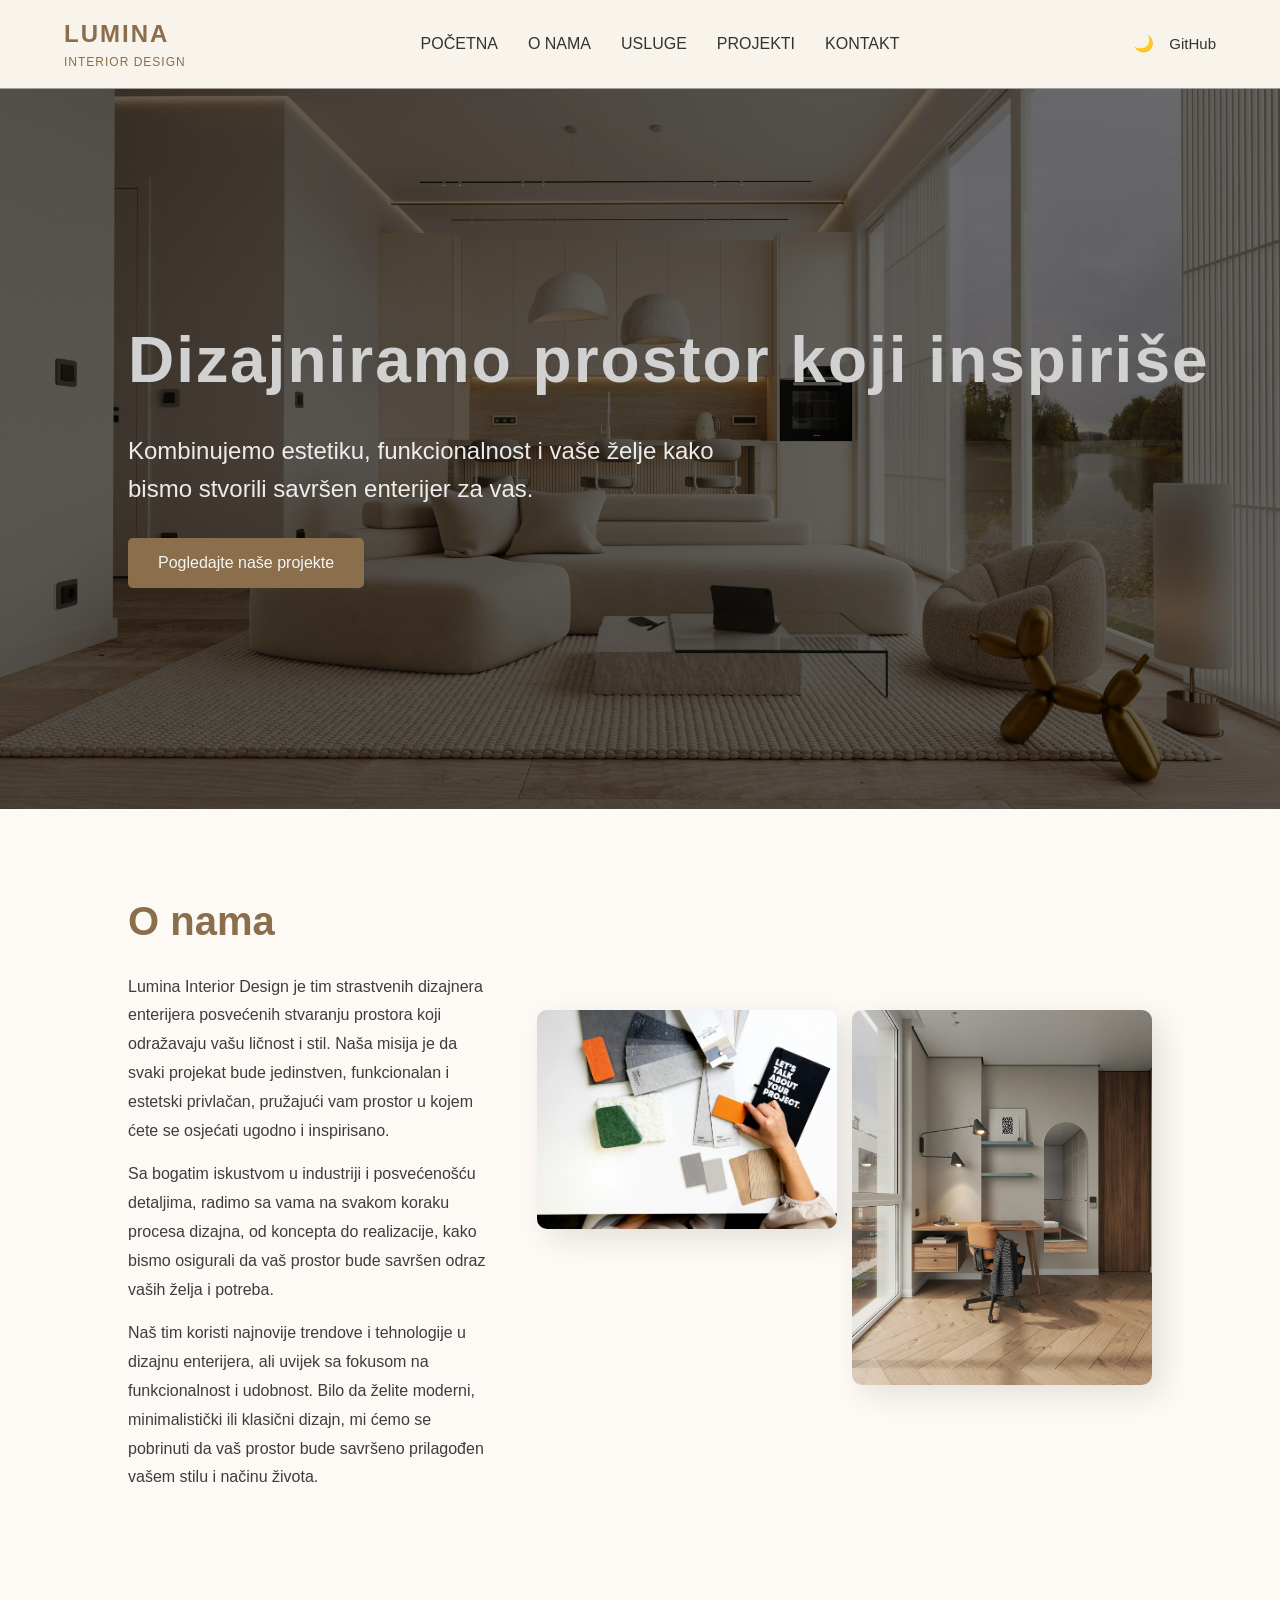
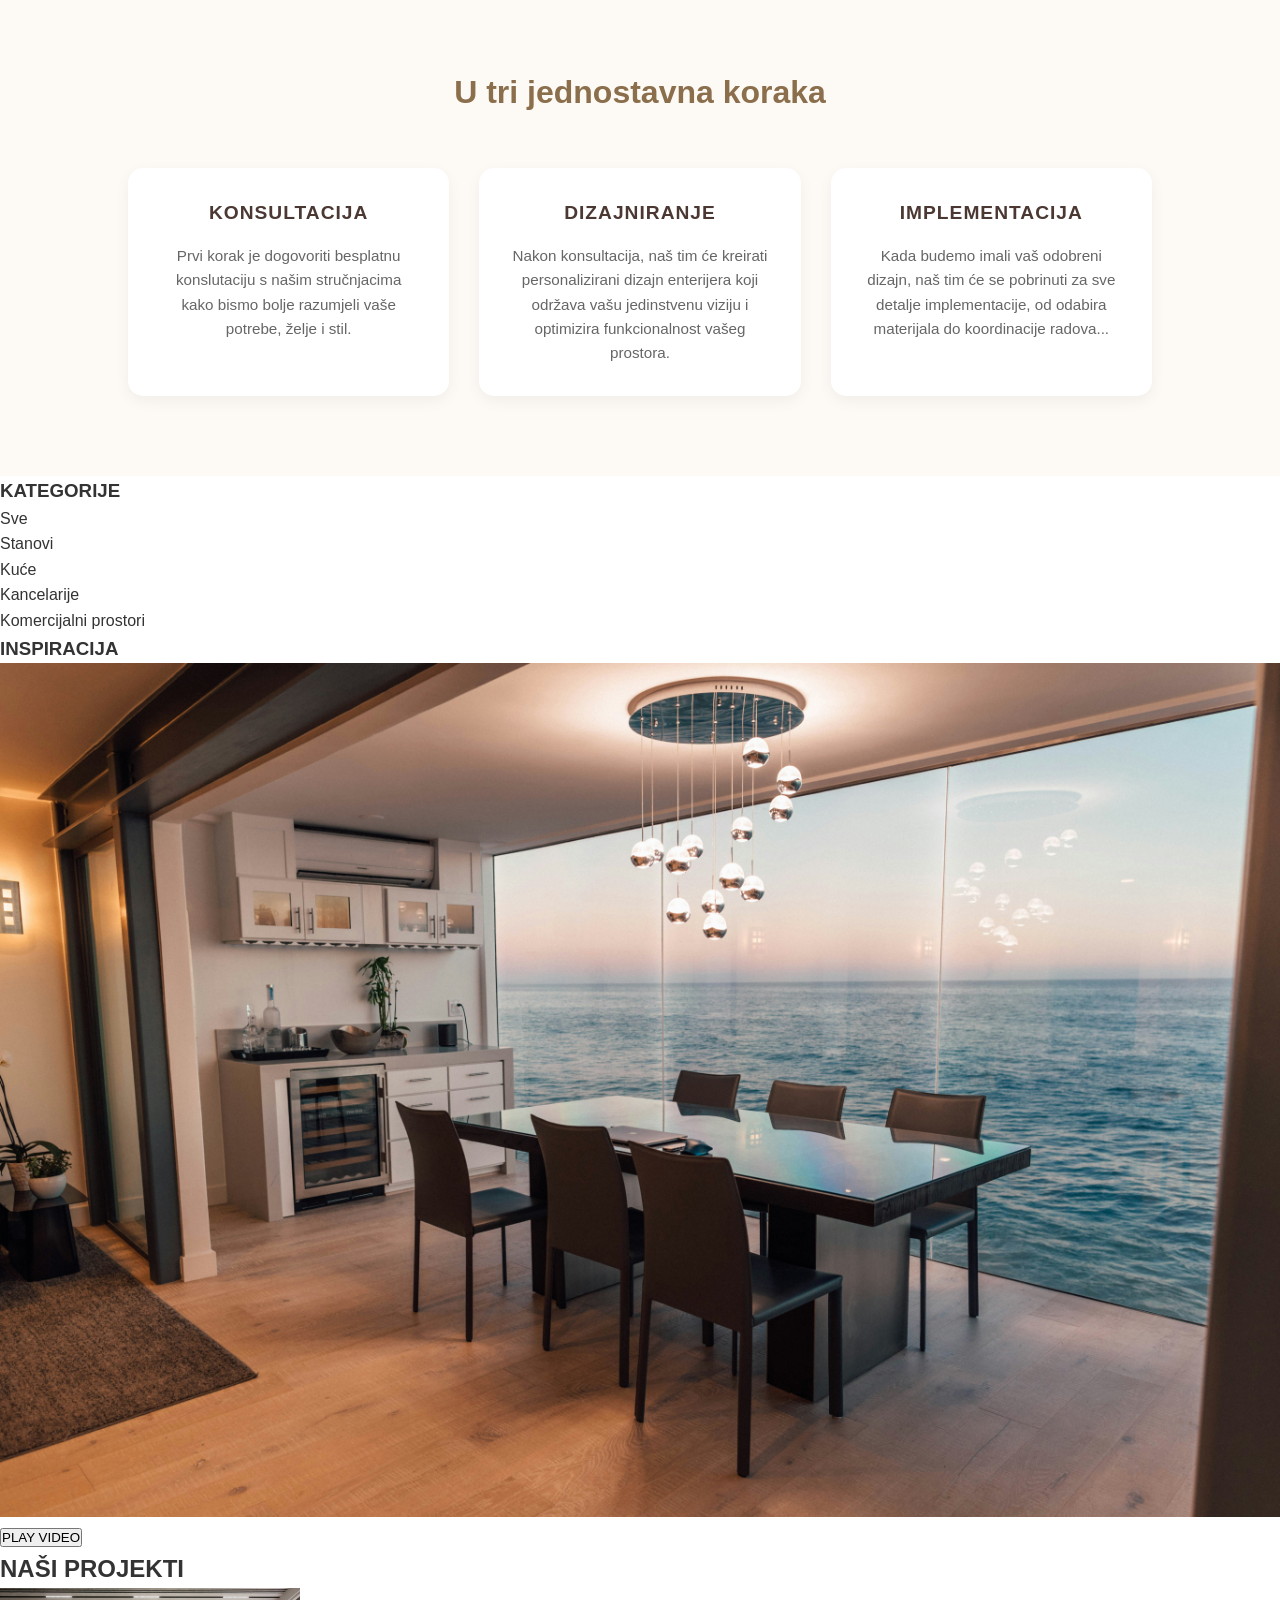
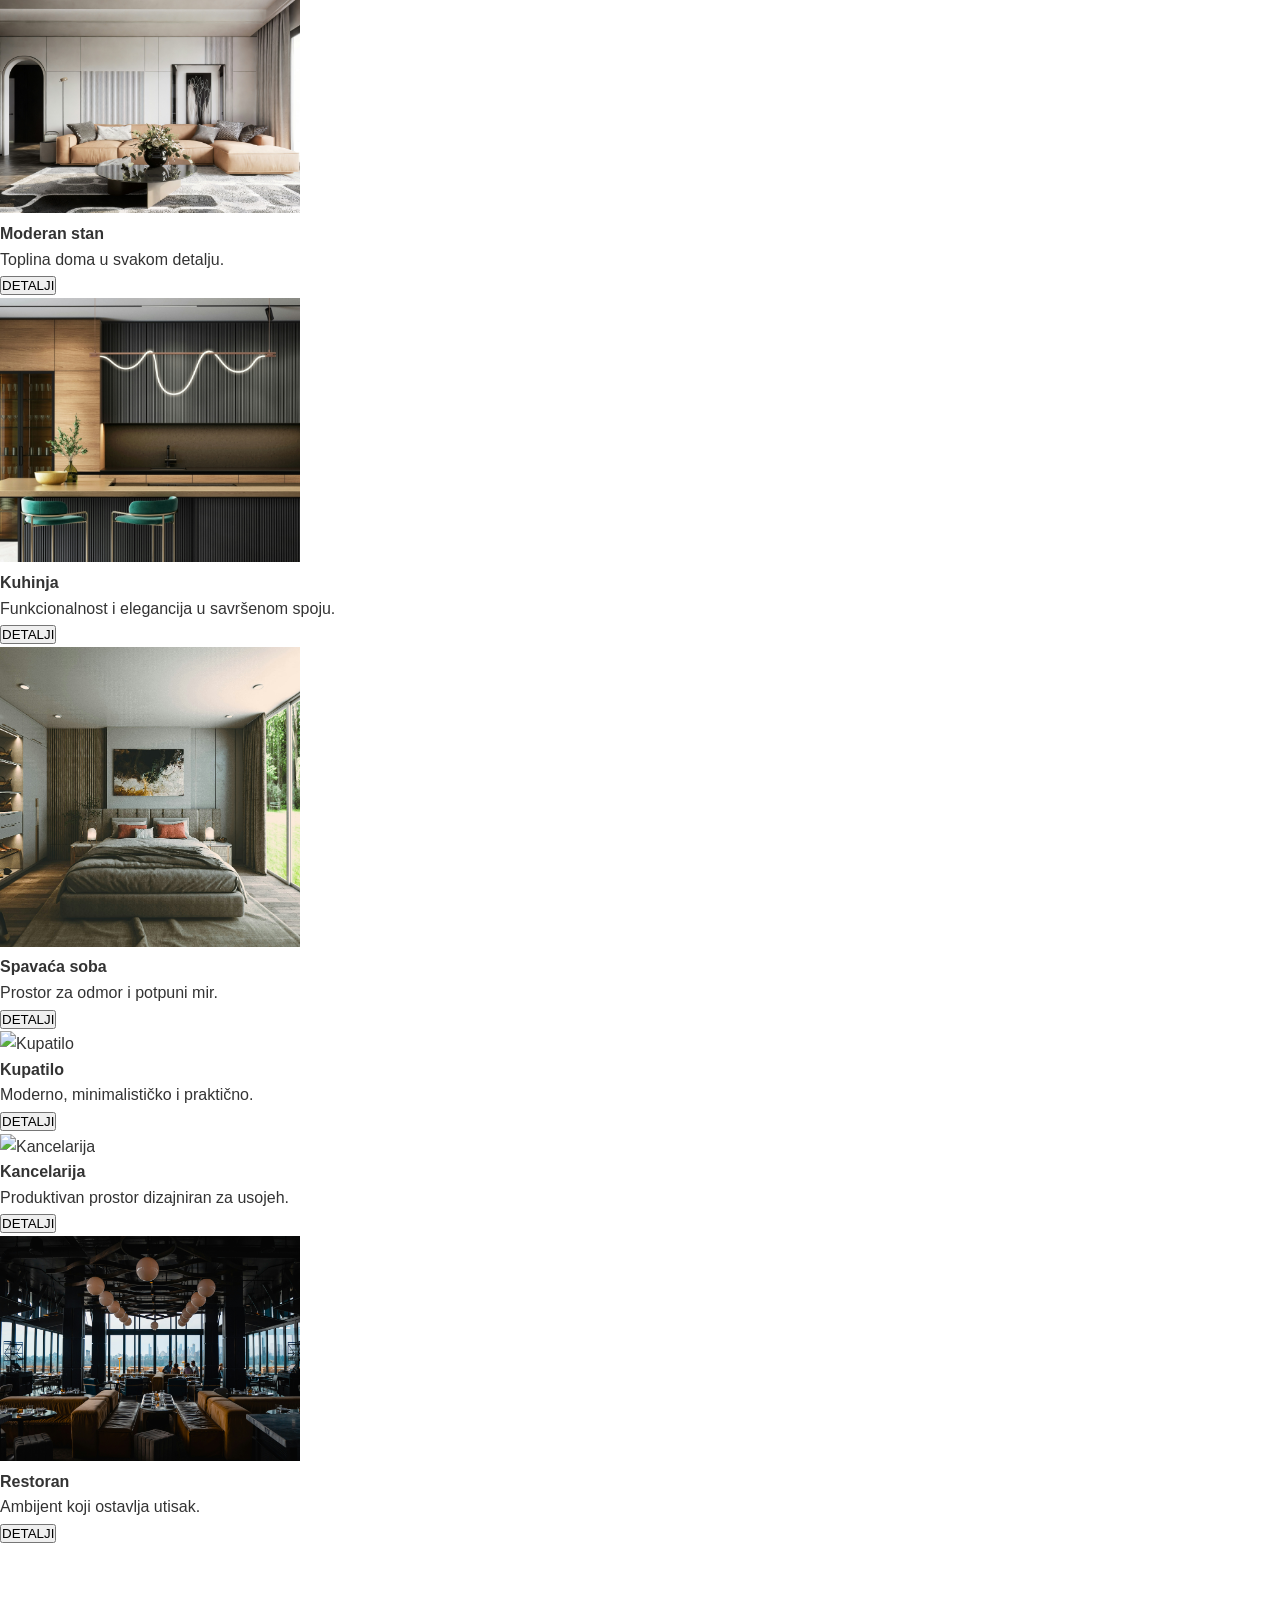
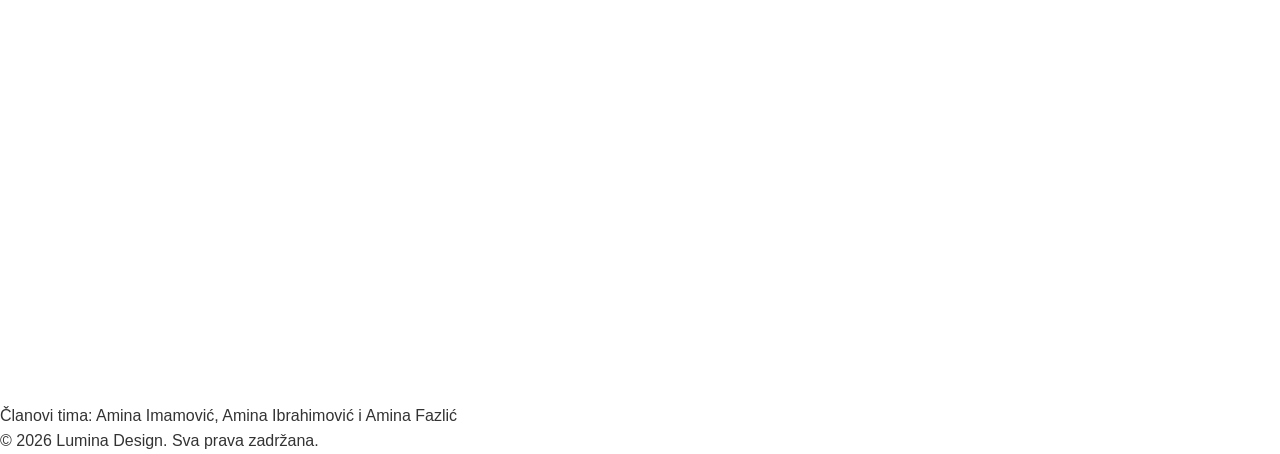
==== commit 4d9abd2f: "Završavanje html-a i uređivanje sekcija hero, o nama i faza rada u css-u za index." ====
--- a/index.html
+++ b/index.html
@@ -4,7 +4,7 @@
     <meta charset="UTF-8">
     <meta name="viewport" content="width=device-width, initial-scale=1.0">
     <title>Lumina Interior Design | Početna</title>
-    <link rel="stylesheet" href="tptpstil.css">
+    <link rel="stylesheet" href="css/tptpstil.css">
 </head>
 
 <body>
@@ -53,11 +53,11 @@
              </p>
          </div>
       <div class="o-nama-slika">
-        <img src="images/o-nama1.jpg"  alt="Prvi detalj enteriera" style="width: 300px; height: auto;">
-        <img src="images/o-nama2.jpg"  alt="Drugi detalj enterijera" style="width: 300px; height: auto;"> 
-        <!--Ovaj naćin za smanjivanje slika sam pronašla uz pomoć ChatGPT-a.-->
-        <!--Razumijem da width:300px određuje da će slika biti široka 300 piskela-->
-        <!--height:auto; znači da će visina slike biti automatski prilagođena da bi se spriječilo iskrivljenje slike--> 
+        <picture>
+          <source srcset="images/o-nama1.webp" type="image/webp">
+          <img src="images/o-nama1.jpg" alt="Prvi detalj enterijera" style="width: 300px; height: auto;" >
+      </picture>
+        <img src="images/o-nama2.jpg"  alt="Drugi detalj enterijera" style="width: 300px; height: auto;" > 
       </div>
     </div>
  </section>
@@ -188,4 +188,7 @@
         <p>Članovi tima: Amina Imamović, Amina Ibrahimović i Amina Fazlić </p>
       <p>&copy; 2026 Lumina Design. Sva prava zadržana.</p>
     </footer>
+
+    <script src="js/tptpskripte.js"></script>
+
 </body>
--- a/css/tptpstil.css
+++ b/css/tptpstil.css
@@ -0,0 +1,320 @@
+/* =========ZAJEDNICKO ZA SVE STRANICE==============*/
+:root {
+    /*Boje za tekst i pozadinu*/
+    --glavna-boja: #8b6e4b;
+    --tekst-boja: #333333;
+    --pozadina-boja: #ffffff;
+    --svijetla-boja: #f8f4ec;
+
+    /*Fontovi i razmaci*/
+    --glavni-font: 'Segoe UI', Tahoma, sans-serif;
+    --razmak: 20px;
+}
+
+* {
+    margin: 0;
+    padding: 0;
+    box-sizing: border-box;
+}
+
+body {
+    font-family: var(--glavni-font);
+    background-color: var(--pozadina-boja);
+    color: var(--tekst-boja);
+    line-height: 1.6;
+}
+
+header {
+    display: flex;
+    justify-content: space-between;
+    align-items: center;
+    padding: 15px 5%;
+    background-color: var(--svijetla-boja);
+    border-bottom: 1px solid #a39e9e;
+}
+.main-nav ul {
+    display: flex;
+    list-style: none;
+    gap: 30px;
+}
+.main-nav a {
+    text-decoration: none;
+    color: var(--tekst-boja);
+    font-weight: 500;
+    transition: 0.3s ease;
+}
+.main-nav a:hover {
+    color: var(--glavna-boja);
+}
+.logo {
+    font-size: 24px;
+    font-weight: bold;
+    letter-spacing: 2px;
+    color: var(--glavna-boja);
+}
+
+.logo span {
+    font-size: 12px;
+    display: block;
+    color: var(--glavna-boja);
+    font-weight: normal;
+    letter-spacing: 1px;
+}
+
+header>ul {
+    display: flex;
+    gap: 15px;
+    list-style: none;
+    align-items: center;
+}
+header>ul a {
+    text-decoration: none;
+    color: var(--tekst-boja);
+    font-size: 15px;
+    transition: 0.3s ease;
+}
+header>ul a:hover {
+    color: var(--glavna-boja);
+}
+#dark-mode-toggle {
+    background: none;
+    border: none;
+    cursor: pointer;
+    font-size: 1rem;
+}
+
+/*=================STRANICA SADRŽAJ===================*/
+
+.stranica-sadrzaj {
+    display: flex;
+    justify-content: space-between;
+    align-items: stretch;
+    gap: 20px;
+    min-height: 100vh;
+}
+.lijevo {
+    flex: 0 0 250px;
+    background-color: var(--svijetla-boja);
+    padding: 20px;
+    border-radius: 8px;
+    border-right: 1px solid #a39e9e;
+}
+.sredina {
+    flex: 1;
+    padding: 40px 5%;
+    background-color: var(--pozadina-boja);
+}
+.sredina section, .sredina article{
+    margin-bottom: 60px;
+}
+.sredina h2{
+    color: var(--tekst-boja);
+    font-size: 30px;
+    letter-spacing: 2px;
+    margin-bottom: 10px;
+}
+.sredina h3{
+    color: var(--tekst-boja);
+    font-size: 20px;
+    border-bottom: 2px solid var(--svijetla-boja);
+    margin-bottom: 20px;
+    padding-bottom: 5px;
+}
+
+table {
+    border-collapse: collapse;
+    width: 100%;
+    background-color: var(--svijetla-boja);
+    table-layout: fixed;
+}
+th, td {
+    border: 1px solid #3b302380;
+    padding: 5px;
+    text-align: center;
+}
+
+.desno{
+    flex: 0 0 280px;
+    background-color: var(--svijetla-boja);
+    padding: 20px;
+    display: flex;
+    flex-direction: column;
+    gap: 20px;
+    border-left: 1px solid #a39e9e;
+    border-radius: 8px;
+
+}
+.desno h3{
+    color: var(--glavna-boja);
+    text-transform: uppercase;
+    font-size: 20px;
+    margin-bottom: 15px;
+}
+.desno ul{
+    list-style: none;
+    padding: 0;
+}
+.desno ul li{
+    font-size: 15px;
+    color: var(--tekst-boja);
+    margin-bottom: 10px;
+    line-height: 1.4;
+}
+.desno ul li strong {
+    color: var(--glavna-boja);
+    font-weight: 600;
+}
+.desno p{
+    font-size: 13px;
+    font-style: italic;
+    color: #666;
+    margin-top: 15px;
+    border-top: 1px solid #070707;
+    padding-top: 10px;
+}
+.lijevo {
+    background-color: var(--svijetla-boja);
+    padding: 20px;
+    border-radius: 8px;
+}
+.lijevo h3 {
+    color: var(--glavna-boja);
+    font-size: 20px;
+    margin-bottom: 15px;
+    text-transform: uppercase;
+}
+.lijevo ul {
+    list-style: none;
+}
+.lijevo a {
+    text-decoration: none;
+    color: var(--tekst-boja);
+    display: block;
+    padding: 6px 0;
+    transition: 0.3s ease;
+}
+.lijevo a:hover {
+    color: var(--glavna-boja);
+    padding-left: 10px;
+}
+
+
+/*===============STRANICA INDEX===========*/
+.hero {
+    height: 80vh;
+    background-image: linear-gradient(rgba(0, 0, 0, 0.5), rgba(0, 0, 0, 0.5)), 
+        url("../images/hero_pozadina.jpg");
+     background-size: cover;
+     background-position: center;
+     display: flex;
+     flex-direction: column;
+     justify-content: center;
+     align-items: flex-start;
+     text-align: left;
+     padding-left: 10%;
+}   
+.hero h1 {
+    font-size: 4rem;
+    color: #d1d1d1;
+    margin-bottom: var(--razmak);
+    letter-spacing: 2px;
+    overflow-wrap: break-word;
+}
+.hero p {
+    font-size: 1.5rem;
+    margin-bottom:30px;
+    max-width: 600px;
+    color: rgba(255, 255, 255, 0.9);
+}
+.btn-hero {
+    display: inline-block;
+    padding: 12px 30px;
+    background-color: var(--glavna-boja);
+    color: #f5f5f5;
+    text-decoration: none;
+    border-radius: 5px;
+    transition: 0.3s ease;
+}
+.btn-hero:hover {
+    background-color:#6d563a;
+    transform: translateY(-3px);
+}
+
+.o-nama {
+    padding: 80px 10%; 
+    background-color: #fdfaf5;
+}
+.o-nama-okvir {
+    display: flex;
+    align-items: center; 
+    gap: 50px;
+}
+.o-nama-tekst {
+    flex: 1; 
+}
+.o-nama-tekst h2 {
+    font-size: 2.5rem;
+    color: var(--glavna-boja); 
+    margin-bottom: 20px;
+    text-transform: none;
+}
+.o-nama-tekst p {
+    line-height: 1.8;
+    color: #3d3d3d;
+    margin-bottom: 15px;
+}
+.o-nama-slika {
+    flex: 1; 
+    display: flex;
+    gap: 15px;
+    justify-content: center;
+}
+.o-nama-slika img {
+    border-radius: 10px; 
+    box-shadow: 10px 10px 30px rgba(0,0,0,0.1); 
+    transition: transform 0.3s ease;
+}
+.o-nama-slika img:hover {
+    transform: scale(1.05);
+}
+
+.proces-rada {
+    padding: 80px 10%;
+    text-align: center;
+    background-color: #fdfaf5;
+}
+.proces-rada h2 {
+    margin-bottom: 50px;
+    color: var(--glavna-boja);
+    font-size: 2rem;
+}
+.proces-okvir {
+    display: flex;
+    justify-content: space-between; 
+    gap: 30px;
+}
+.faza-rada {
+    flex: 1; 
+    padding: 30px;
+    background: #ffffff;
+    border-radius: 15px;
+    box-shadow: 0 5px 15px rgba(0,0,0,0.05);
+    transition: transform 0.3s ease;
+}
+.faza-rada:hover {
+    transform: translateY(-10px); 
+    border-bottom: 4px solid var(--glavna-boja); 
+}
+.faza-rada h3 {
+    color: #4b3832; 
+    margin-bottom: 15px;
+    font-size: 1.2rem;
+    letter-spacing: 1px;
+}
+.faza-rada p {
+    font-size: 0.95rem;
+    line-height: 1.6;
+    color: #666; 
+}
+
+/*===============STRANICA KONTAKT=========*/
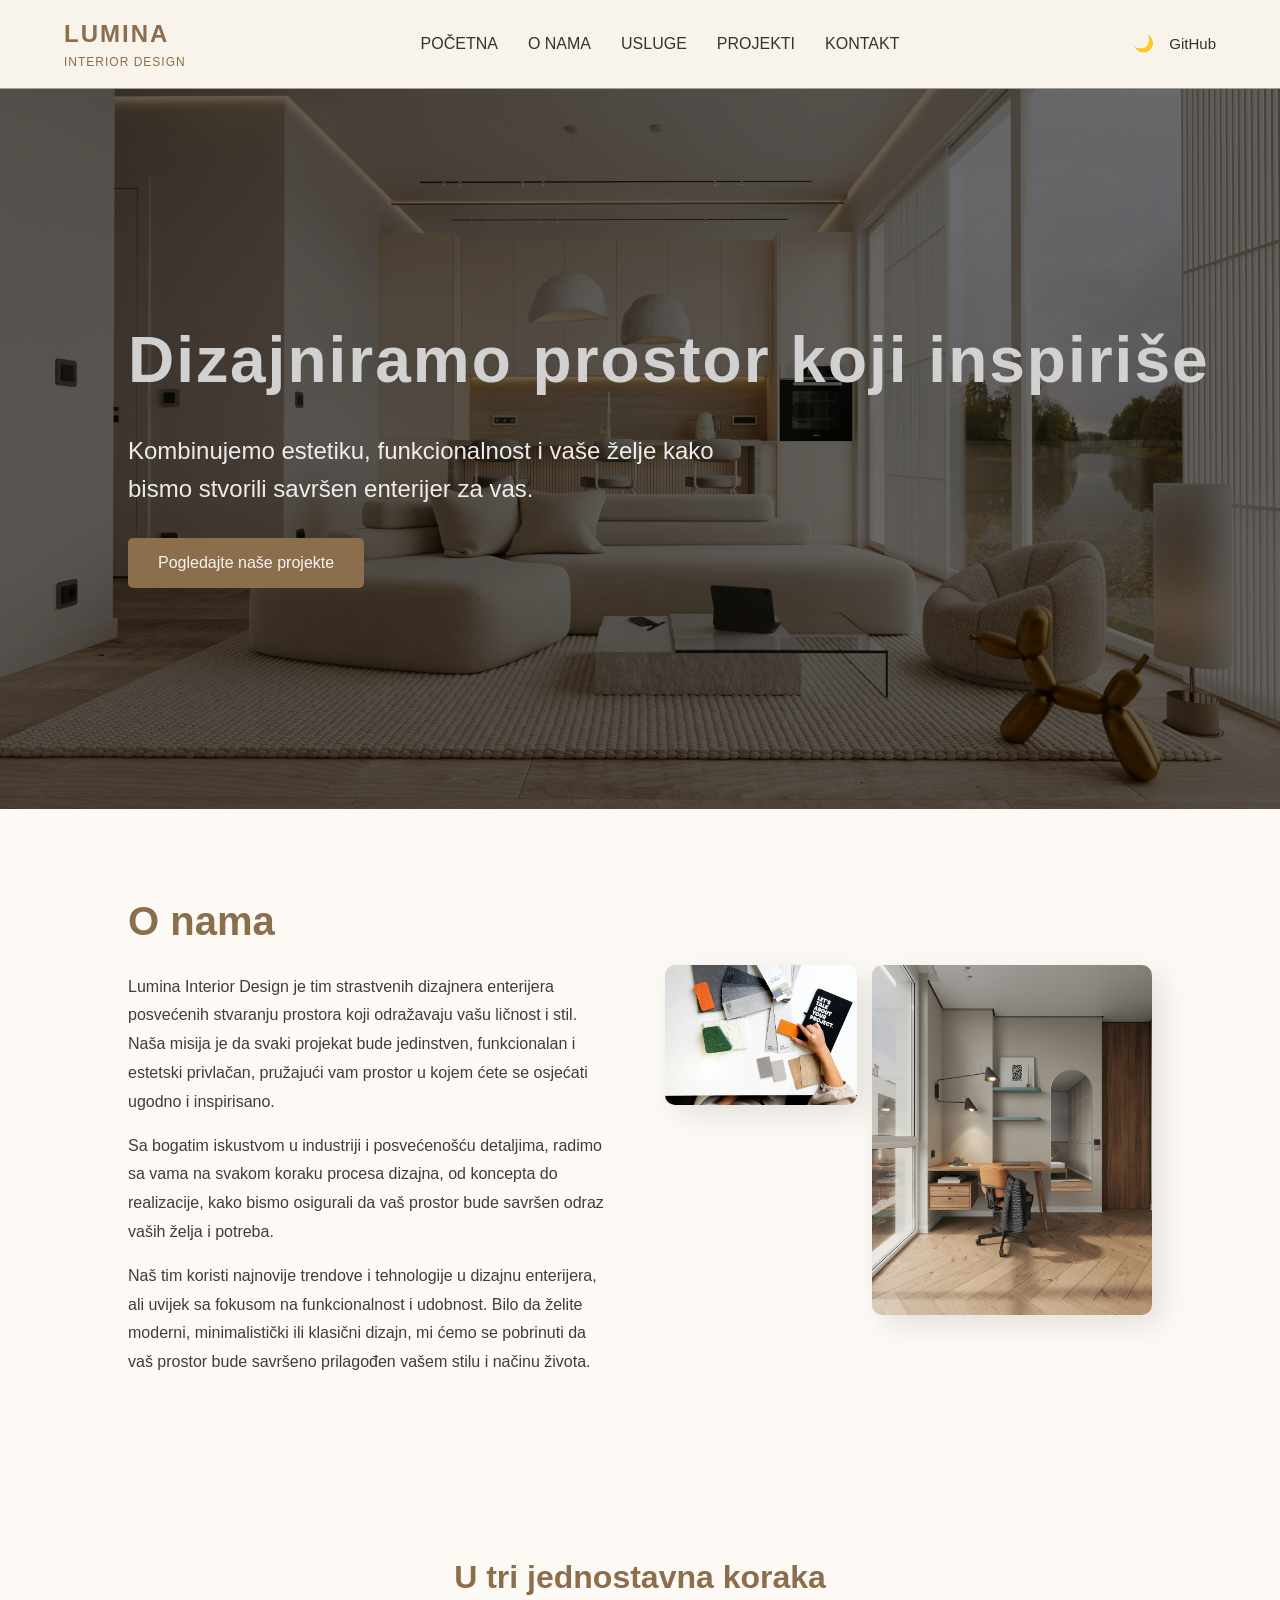
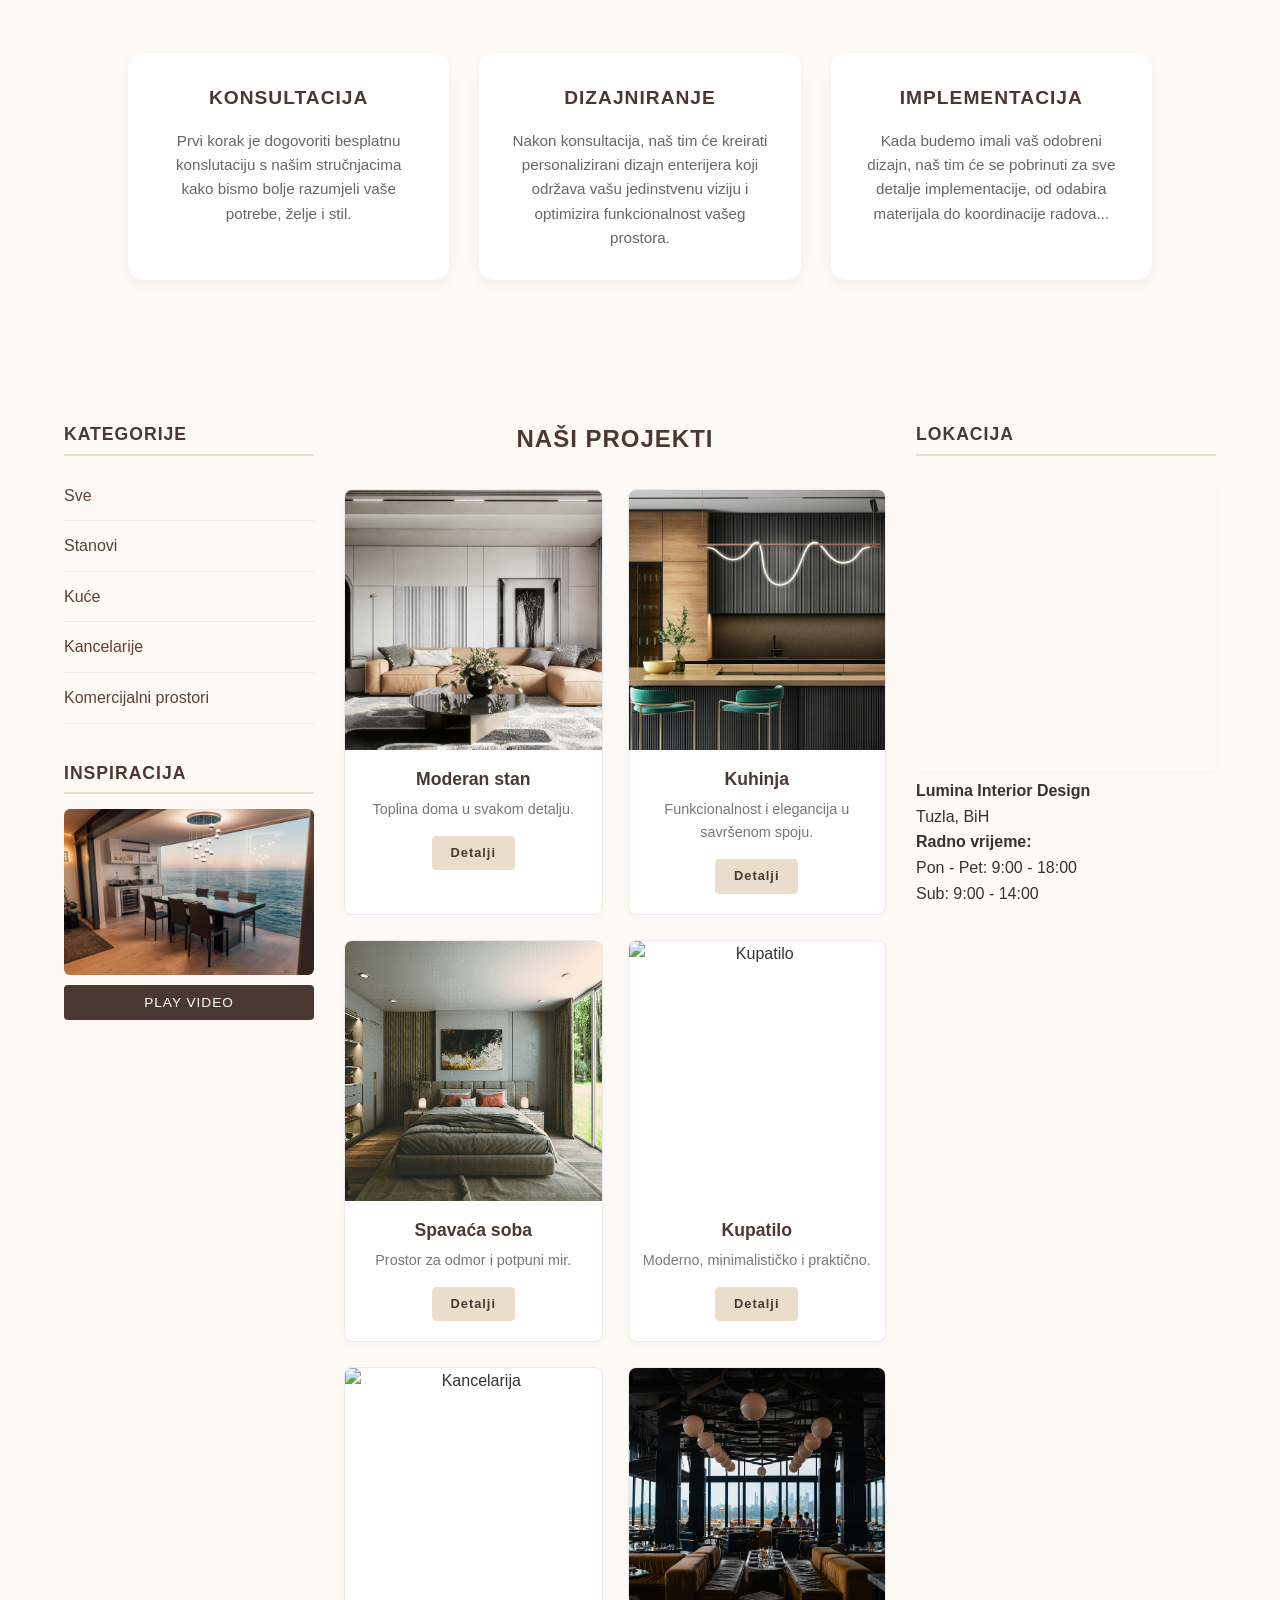
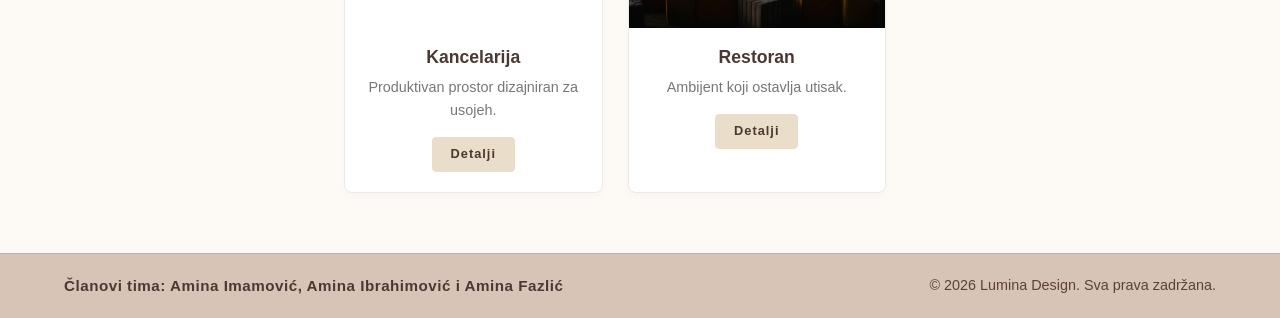
==== commit 8493391c: "Dorađivanje html-a i  uređivanje kategorija,projekata,mape i footera u css-u" ====
--- a/index.html
+++ b/index.html
@@ -34,7 +34,7 @@
 
         <p>Kombinujemo estetiku, funkcionalnost i vaše želje kako bismo stvorili savršen enterijer za vas.</p>
 
-        <a href="#projekti" class="btn-hero">Pogledajte naše projekte</a>
+        <a href="#naši_projekti" class="btn-hero">Pogledajte naše projekte</a>
     </div>
  </section>
 
@@ -55,9 +55,9 @@
       <div class="o-nama-slika">
         <picture>
           <source srcset="images/o-nama1.webp" type="image/webp">
-          <img src="images/o-nama1.jpg" alt="Prvi detalj enterijera" style="width: 300px; height: auto;" >
+          <img src="images/o-nama1.jpg" alt="Prvi detalj enterijera" loading="lazy">
       </picture>
-        <img src="images/o-nama2.jpg"  alt="Drugi detalj enterijera" style="width: 300px; height: auto;" > 
+        <img src="images/o-nama2.jpg"  alt="Drugi detalj enterijera" loading="lazy"> 
       </div>
     </div>
  </section>
@@ -88,7 +88,7 @@
       </div>
  </section>
 
- <section class="projekti">
+ <section class="projekti" id="naši_projekti">
 
     <aside class="kategorije">
         <h3>KATEGORIJE</h3>
@@ -103,7 +103,7 @@
         <div class="video-sekcija">
     <h3>INSPIRACIJA</h3>
     <div class="video">
-        <img src="images/video.jpg" alt="Video inspiracija" width="100%">
+        <img src="images/video.jpg" alt="Video inspiracija" loading="lazy">
           <!--width="100%" nam govori da se slika raširi tačno koliko je širok aside-->
         <button type="button" class="play-dugme">PLAY VIDEO</button>
     </div>
@@ -116,58 +116,52 @@
         <div class="projekti-grid">
             
             <div class="projekt-kartica">
-                <img src="images/moderan_stan.jpg" alt="Moderan stan" style="width: 300px; height: auto;">
+                <img src="images/moderan_stan.jpg" alt="Moderan stan" loading="lazy">
                 <h4>Moderan stan</h4>
                 <p>Toplina doma u svakom detalju.</p>
-                <button>DETALJI</button>
+                <a href="sadrzaj.html" class="detalji-dugme">Detalji</a>
             </div>
 
             <div class="projekt-kartica">
-                <img src="images/kuhinja1.jpg" alt="Kuhinja" style="width: 300px; height: auto;">
+                <img src="images/kuhinja1.jpg" alt="Kuhinja" loading="lazy">
                 <h4>Kuhinja</h4>
                 <p>Funkcionalnost i elegancija u savršenom spoju.</p>
-                <button>DETALJI</button>
+                <a href="sadrzaj.html" class="detalji-dugme">Detalji</a>
             </div>
 
             <div class="projekt-kartica">
-                <img src="images/spavaca_soba1.jpg" alt="Spavaća soba" style="width: 300px; height: auto;">
+                <img src="images/spavaca_soba1.jpg" alt="Spavaća soba" loading="lazy">
                 <h4>Spavaća soba</h4>
                 <p>Prostor za odmor i potpuni mir.</p>
-                <button>DETALJI</button>
+                <a href="sadrzaj.html" class="detalji-dugme">Detalji</a>
             </div>
 
             <div class="projekt-kartica">
-                <img src="images/kupatilo1.jpg" alt="Kupatilo" style="width: 300px; height: auto;">
+                <img src="images/kupatilo1.jpg" alt="Kupatilo" loading="lazy">
                 <h4>Kupatilo</h4>
                 <p>Moderno, minimalističko i praktično.</p>
-                <button>DETALJI</button>
+                <a href="sadrzaj.html" class="detalji-dugme">Detalji</a>
             </div>
 
             <div class="projekt-kartica">
-                <img src="images/kancelarija.jpg" alt="Kancelarija" style="width: 300px; height: auto;">
+                <img src="images/kancelarija.jpg" alt="Kancelarija" loading="lazy">
                 <h4>Kancelarija</h4>
                 <p>Produktivan prostor dizajniran za usojeh.</p>
-                <button>DETALJI</button>
+                <a href="sadrzaj.html" class="detalji-dugme">Detalji</a>
             </div>
 
             <div class="projekt-kartica">
-                <img src="images/restoran.jpg" alt="Restoran" style="width: 300px; height: auto;">
+                <img src="images/restoran.jpg" alt="Restoran" loading="lazy">
                 <h4>Restoran</h4>
                 <p>Ambijent koji ostavlja utisak.</p>
-                <button>DETALJI</button>
+                <a href="sadrzaj.html" class="detalji-dugme">Detalji</a>
             </div>
 
         </div>
     </main>
 
-</section>
-
-<section class="lokacija">
-    
-    <div class="mapa">
-        <div class="prazan-prostor"></div>
-        <!--Razumijem da ovo predstavlja nevidljivi držač mjesta koji u CSS-u služi da mapu automatski pogura i zadrži na desnoj strani ekrana.-->
-
+<aside class="lokacija">
+        <h3>LOKACIJA</h3>
         <div class="mapa-desno">
             <iframe src="https://www.google.com/maps/embed?pb=!1m18!1m12!1m3!1d2844.2304950677285!2d18.691574176454015!3d44.53091287107403!2m3!1f0!2f0!3f0!3m2!1i1024!2i768!4f13.1!3m3!1m2!1s0x475ead0411703741%3A0xab3aa8490fc03fff!2sStupine%20B-13!5e0!3m2!1shr!2sba!4v1778803621246!5m2!1shr!2sba"
              width="600" 
@@ -180,8 +174,14 @@
 
             </iframe>
         </div>
-    </div>
-
+     <div class="kontakt-info">
+        <p><strong>Lumina Interior Design</strong></p>
+        <p>Tuzla, BiH</p>
+        <p><strong>Radno vrijeme:</strong></p>
+        <p>Pon - Pet: 9:00 - 18:00</p>
+        <p>Sub: 9:00 - 14:00</p>
+     </div>
+</aside>
 </section>
 
  <footer>
--- a/css/tptpstil.css
+++ b/css/tptpstil.css
@@ -83,6 +83,30 @@
     font-size: 1rem;
 }
 
+footer {
+    background-color: #d7c4b7; 
+    color: #4b3832;            
+    padding: 20px 5%;          
+    font-size: 0.95rem;
+    border-top: 1px solid #c5b0a3;
+    
+    
+    display: flex;
+    justify-content: space-between; 
+    align-items: center;            
+}
+footer p {
+    margin: 0; 
+}
+footer p:first-child {
+    font-weight: bold;
+    letter-spacing: 0.5px;
+}
+footer p:last-child {
+    font-size: 0.9rem;
+    color: #5d4037; 
+}
+
 /*=================STRANICA SADRŽAJ===================*/
 
 .stranica-sadrzaj {
@@ -200,6 +224,9 @@
 
 
 /*===============STRANICA INDEX===========*/
+html {
+    scroll-behavior: smooth; 
+}
 .hero {
     height: 80vh;
     background-image: linear-gradient(rgba(0, 0, 0, 0.5), rgba(0, 0, 0, 0.5)), 
@@ -268,8 +295,13 @@
     display: flex;
     gap: 15px;
     justify-content: center;
+    align-items: flex-start;
 }
 .o-nama-slika img {
+    width: 100%;           
+    max-width: 280px;      
+    height: auto;          
+    object-fit: contain;
     border-radius: 10px; 
     box-shadow: 10px 10px 30px rgba(0,0,0,0.1); 
     transition: transform 0.3s ease;
@@ -317,4 +349,141 @@
     color: #666; 
 }
 
+section.projekti {
+    display: flex;
+    gap: 30px; 
+    padding: 60px 5%;
+    background-color: #fdfaf5; 
+    align-items: flex-start; 
+}
+.kategorije { flex: 0 0 250px; }
+.lokacija { flex: 0 0 300px; }
+main.projekti { flex: 1; }
+.kategorije h3 {
+    color: #4b3832;
+    font-size: 1.1rem;
+    letter-spacing: 1px;
+    border-bottom: 2px solid #eaddca;
+    padding-bottom: 5px;
+    margin-bottom: 15px;
+}
+.kategorije ul {
+    list-style: none;
+    padding: 0;
+    margin-bottom: 35px;
+}
+.kategorije li {
+    padding: 12px 0;
+    color: #5d4037;
+    border-bottom: 1px solid #eaeaea;
+    cursor: pointer;
+    transition: 0.3s;
+}
+.kategorije li:hover {
+    color: #eaddca;
+    padding-left: 5px;
+}
+.video-sekcija h3 {
+    margin-top: 20px;
+}
+.video img {
+    width: 100%;
+    height: auto;
+    border-radius: 6px;
+    display: block;
+}
+.play-dugme {
+    display: block;
+    width: 100%;
+    background-color: #4b3832;
+    color: white;
+    border: none;
+    padding: 10px;
+    margin-top: 10px;
+    border-radius: 4px;
+    cursor: pointer;
+    font-size: 0.85rem;
+    letter-spacing: 1px;
+    transition: 0.3s;
+}
+.play-dugme:hover {
+    background-color: #eaddca;
+    color: #4b3832;
+}
+main.projekti h2 {
+    color: #4b3832;
+    text-align: center;
+    margin-bottom: 30px;
+    letter-spacing: 1px;
+}
+.projekti-grid {
+    display: grid;
+    grid-template-columns: repeat(2, 1fr); 
+    gap: 25px;
+}
+.projekt-kartica {
+    background: white;
+    border-radius: 8px;
+    border: 1px solid #eaeaea;
+    text-align: center;
+    padding-bottom: 20px;
+    box-shadow: 0 4px 6px rgba(0,0,0,0.02);
+    overflow: hidden;
+}
+.projekt-kartica img {
+    width: 100%;
+    height: 260px;     
+    object-fit: cover; 
+    display: block;
+}
+.projekt-kartica h4 {
+    color: #4b3832;
+    margin: 15px 0 5px 0;
+    font-size: 1.1rem;
+}
+.projekt-kartica p {
+    color: #777;
+    font-size: 0.9rem;
+    padding: 0 10px;
+    margin-bottom: 15px;
+}
+.detalji-dugme {
+    display: inline-block;     
+    background-color: #eaddca; 
+    color: #4b3832;           
+    border: 1px solid #eaddca; 
+    padding: 6px 18px;        
+    border-radius: 4px;
+    cursor: pointer;
+    font-size: 0.8rem;
+    font-weight: bold;         
+    letter-spacing: 1px;       
+    text-decoration: none;     
+    transition: 0.3s ease;     
+}
+.detalji-dugme:hover {
+    background-color: #4b3832; 
+    color: white;              
+    border-color: #4b3832;
+}
+.projekt-kartica button:hover {
+    background-color: #4b3832;
+    color: white;
+}
+.lokacija h3 {
+    color: #4b3832;
+    font-size: 1.1rem;
+    letter-spacing: 1px;
+    border-bottom: 2px solid #eaddca;
+    padding-bottom: 5px;
+    margin-bottom: 15px;
+}
+.mapa-desno iframe {
+    width: 100%;
+    height: 300px;
+    border-radius: 6px;
+    border: none;
+    box-shadow: 0 4px 6px rgba(0,0,0,0.02);
+}
+
 /*===============STRANICA KONTAKT=========*/
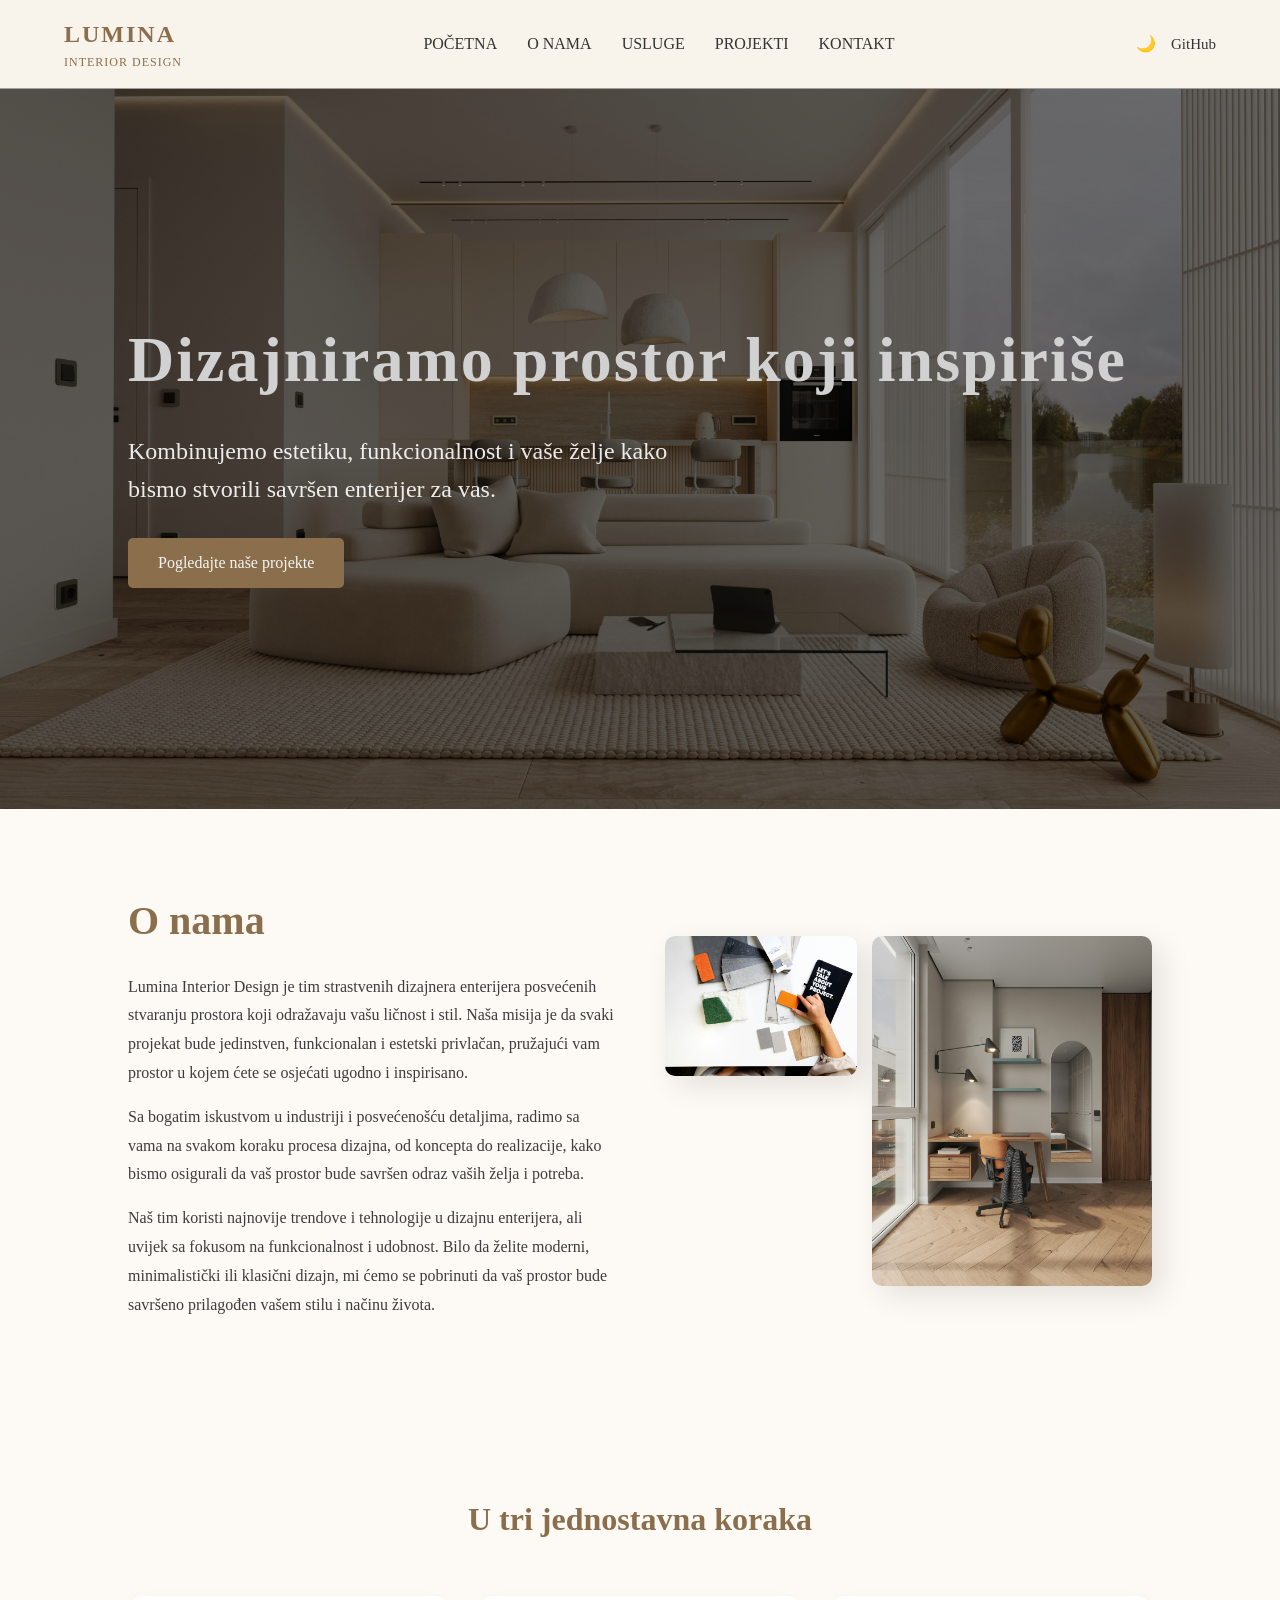
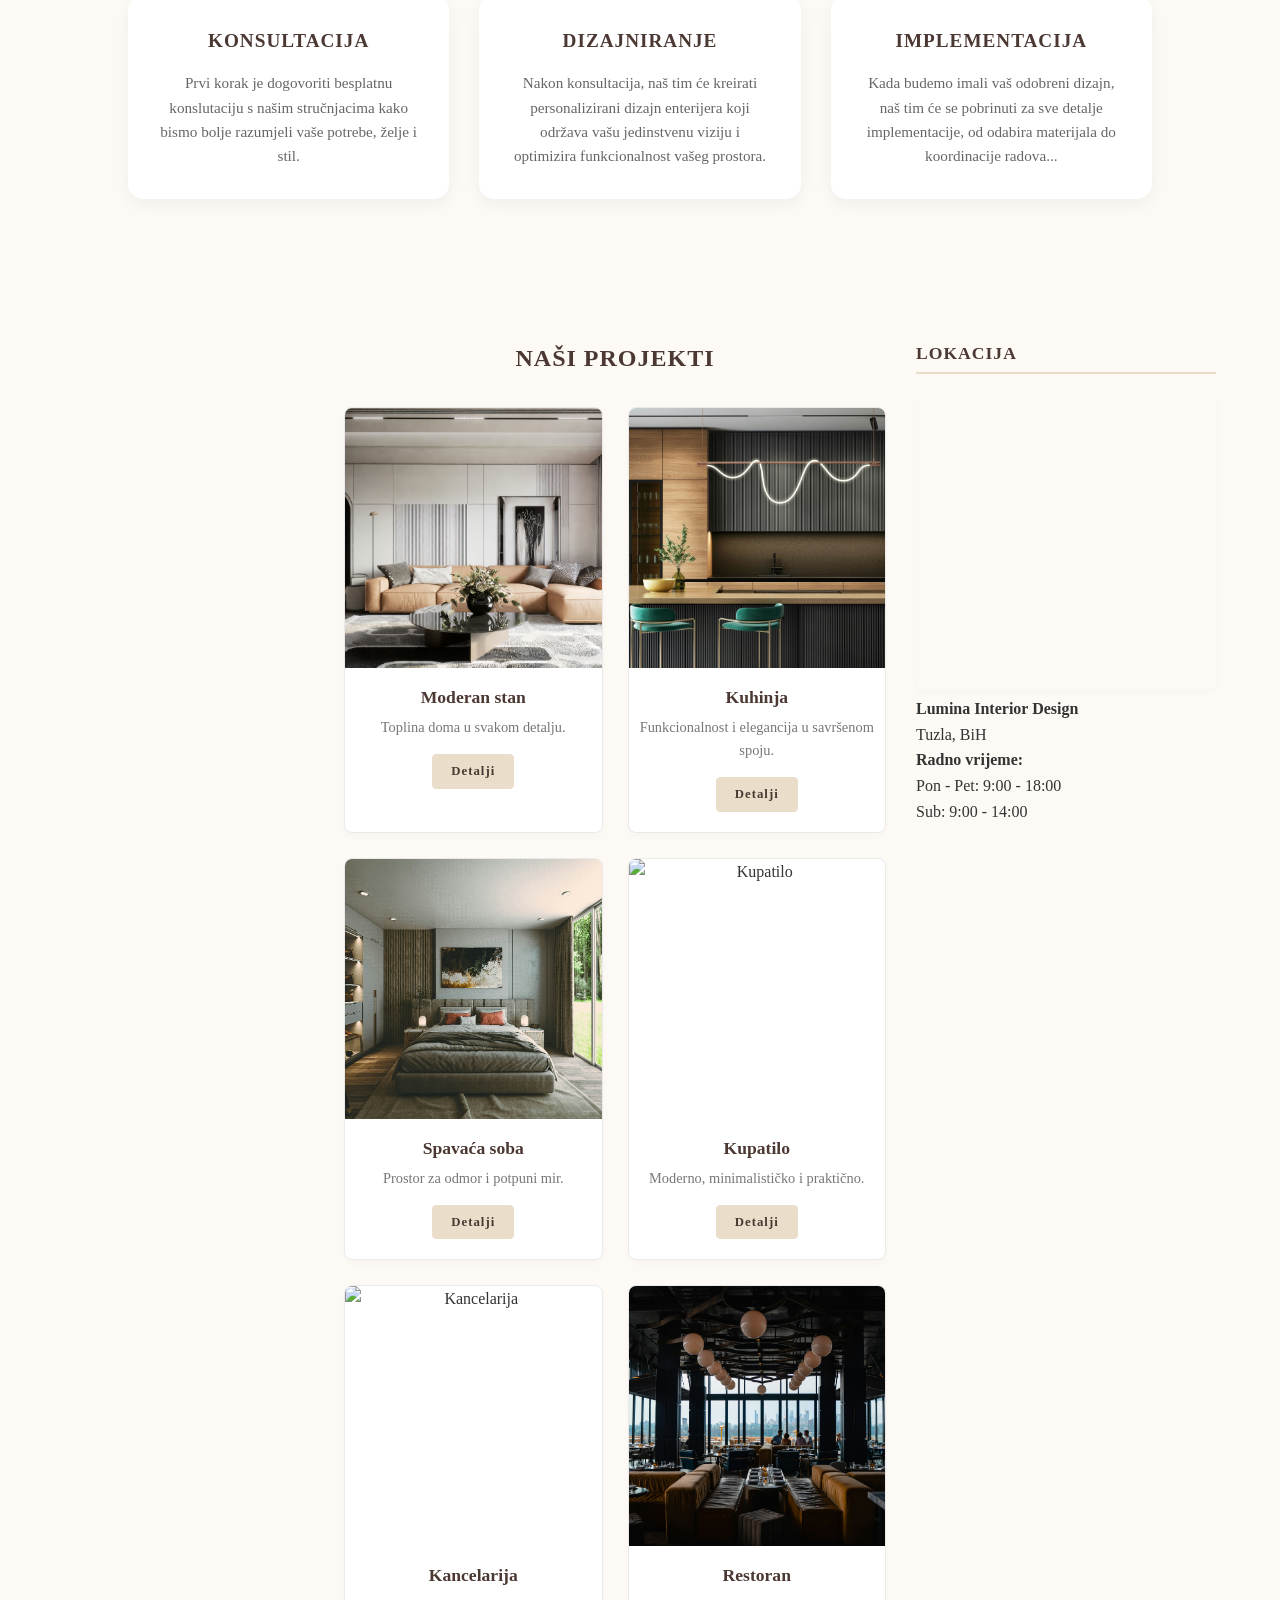
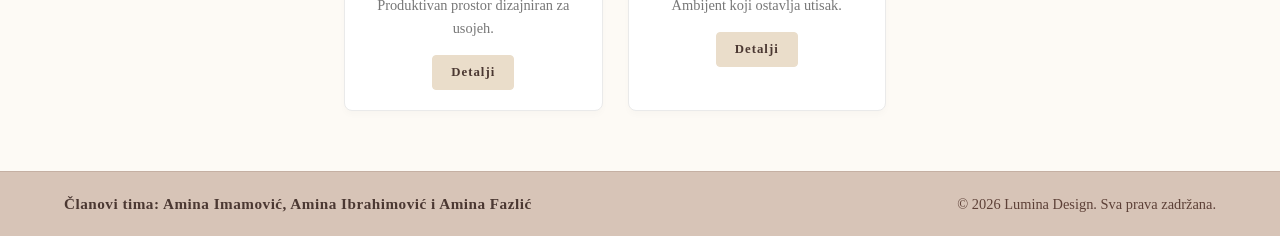
==== commit fa4211a2: "Dodavanje tamnog načina, filtriranja i animacija aza index stranicu" ====
--- a/index.html
+++ b/index.html
@@ -4,6 +4,7 @@
     <meta charset="UTF-8">
     <meta name="viewport" content="width=device-width, initial-scale=1.0">
     <title>Lumina Interior Design | Početna</title>
+    <link rel="icon" type="images/png" href="images/logo.png">
     <link rel="stylesheet" href="css/tptpstil.css">
 </head>
 
@@ -16,7 +17,7 @@
       <nav class="main-nav">
         <ul>
             <li><a href="index.html">POČETNA</a></li>
-            <li><a href="index.html">O NAMA</a></li>
+            <li><a href="#o_nama_sekcija">O NAMA</a></li>
             <li><a href="sadrzaj.html">USLUGE</a></li>
             <li><a href="sadrzaj.html">PROJEKTI</a></li>
             <li><a href="kontakt.html">KONTAKT</a></li>
@@ -28,7 +29,7 @@
          </ul>
     </header>
 
- <section class="hero">
+ <section class="hero animiraj-me">
     <div class="hero-sadrzaj">
         <h1>Dizajniramo prostor koji inspiriše</h1>
 
@@ -38,7 +39,7 @@
     </div>
  </section>
 
- <section class="o-nama">
+ <section id="o_nama_sekcija" class="o-nama animiraj-me">
     <div class="o-nama-okvir">
         <div class="o-nama-tekst">
           <h2>O nama</h2>
@@ -62,7 +63,7 @@
     </div>
  </section>
 
- <section class="proces-rada">
+ <section class="proces-rada animiraj-me">
     <h2>U tri jednostavna koraka</h2>
      <div class="proces-okvir">
         <div class="faza-rada">
@@ -90,14 +91,14 @@
 
  <section class="projekti" id="naši_projekti">
 
-    <aside class="kategorije">
+    <aside class="kategorije animiraj-me">
         <h3>KATEGORIJE</h3>
         <ul>
-            <li>Sve</li>
-            <li>Stanovi</li>
-            <li>Kuće</li>
-            <li>Kancelarije</li>
-            <li>Komercijalni prostori</li>
+            <li data-filter="Sve">Sve</li>
+            <li data-filter="Stanovi">Stanovi</li>
+            <li data-filter="Kuće">Kuće</li>
+            <li data-filter="Kancelarije">Kancelarije</li>
+            <li data-filter="Komercijalni prostori">Komercijalni prostori</li>
         </ul>
 
         <div class="video-sekcija">
@@ -115,42 +116,42 @@
         
         <div class="projekti-grid">
             
-            <div class="projekt-kartica">
+            <div class="projekt-kartica" data-category="Stanovi">
                 <img src="images/moderan_stan.jpg" alt="Moderan stan" loading="lazy">
                 <h4>Moderan stan</h4>
                 <p>Toplina doma u svakom detalju.</p>
                 <a href="sadrzaj.html" class="detalji-dugme">Detalji</a>
             </div>
 
-            <div class="projekt-kartica">
+            <div class="projekt-kartica" data-category="Kuće">
                 <img src="images/kuhinja1.jpg" alt="Kuhinja" loading="lazy">
                 <h4>Kuhinja</h4>
                 <p>Funkcionalnost i elegancija u savršenom spoju.</p>
                 <a href="sadrzaj.html" class="detalji-dugme">Detalji</a>
             </div>
 
-            <div class="projekt-kartica">
+            <div class="projekt-kartica" data-category="Kuće">
                 <img src="images/spavaca_soba1.jpg" alt="Spavaća soba" loading="lazy">
                 <h4>Spavaća soba</h4>
                 <p>Prostor za odmor i potpuni mir.</p>
                 <a href="sadrzaj.html" class="detalji-dugme">Detalji</a>
             </div>
 
-            <div class="projekt-kartica">
+            <div class="projekt-kartica" data-category="Kuće">
                 <img src="images/kupatilo1.jpg" alt="Kupatilo" loading="lazy">
                 <h4>Kupatilo</h4>
                 <p>Moderno, minimalističko i praktično.</p>
                 <a href="sadrzaj.html" class="detalji-dugme">Detalji</a>
             </div>
 
-            <div class="projekt-kartica">
+            <div class="projekt-kartica" data-category="Kancelarije">
                 <img src="images/kancelarija.jpg" alt="Kancelarija" loading="lazy">
                 <h4>Kancelarija</h4>
                 <p>Produktivan prostor dizajniran za usojeh.</p>
                 <a href="sadrzaj.html" class="detalji-dugme">Detalji</a>
             </div>
 
-            <div class="projekt-kartica">
+            <div class="projekt-kartica" data-category="Komercijalni prostori">
                 <img src="images/restoran.jpg" alt="Restoran" loading="lazy">
                 <h4>Restoran</h4>
                 <p>Ambijent koji ostavlja utisak.</p>
--- a/css/tptpstil.css
+++ b/css/tptpstil.css
@@ -7,10 +7,12 @@
     --svijetla-boja: #f8f4ec;
 
     /*Fontovi i razmaci*/
-    --glavni-font: 'Segoe UI', Tahoma, sans-serif;
+    --glavni-font: 'Georgia', 'Times New Roman', sans-serif;
     --razmak: 20px;
 }
 
+
+/* Resetovanje margina i definisanje osnovne tipografije */
 * {
     margin: 0;
     padding: 0;
@@ -24,6 +26,22 @@
     line-height: 1.6;
 }
 
+
+/* ANIMACIJE (@keyframes) */
+/*CSS animacija za naslov kreirana uz pomoć AI */
+@keyframes pojavljivanje {
+    from {
+        opacity: 0;
+        transform: translateY(20px);
+    }
+    to {
+        opacity: 1;
+        transform: translateY(0);
+    }
+}
+
+
+/* ZAJEDNICKI HEADER, NAVIGACIJA I FOOTER */
 header {
     display: flex;
     justify-content: space-between;
@@ -81,6 +99,11 @@
     border: none;
     cursor: pointer;
     font-size: 1rem;
+}
+body.dark-mode{
+    --pozadina-boja: #1a1a1a;
+    --tekst-boja: #f5f5f5;
+    --svijetla-boja: #2d2a26;
 }
 
 footer {
@@ -109,24 +132,51 @@
 
 /*=================STRANICA SADRŽAJ===================*/
 
+
+/* Tamni režim */
+body.dark-mode .sredina {
+    background-color: #22201e;
+    border-left: 1px solid #444;
+}
+body.dark-mode .cilj-box, body.dark-mode th {
+    background-color: #2d2a26;
+    color: #f5f5f5;
+    border-color: #555;
+}
+body.dark-mode .cilj-box p {
+    color: #cfcaca;
+}
+body.dark-mode .cilj-box p {
+    color: #8f8e8e
+}
+body.dark-mode td {
+    border-color: #444;
+    color: #ddd;
+}
+body.dark-mode table tr:nth-child(even){
+    background-color: #282523;
+}
+body.dark-mode table tr:hover{
+    background-color: #38332e;
+}
+
 .stranica-sadrzaj {
+    background-color: var(--svijetla-boja);
     display: flex;
     justify-content: space-between;
     align-items: stretch;
-    gap: 20px;
+    gap: 0;
     min-height: 100vh;
 }
-.lijevo {
-    flex: 0 0 250px;
-    background-color: var(--svijetla-boja);
-    padding: 20px;
-    border-radius: 8px;
-    border-right: 1px solid #a39e9e;
-}
+
+
+/*Centralni dio (Main) */
 .sredina {
     flex: 1;
     padding: 40px 5%;
-    background-color: var(--pozadina-boja);
+    background-color: #fdfaf5;
+    min-width: 0;
+    border-left: 1px solid #a39e9e;
 }
 .sredina section, .sredina article{
     margin-bottom: 60px;
@@ -136,6 +186,7 @@
     font-size: 30px;
     letter-spacing: 2px;
     margin-bottom: 10px;
+    animation: pojavljivanje 2.0s ease-out;
 }
 .sredina h3{
     color: var(--tekst-boja);
@@ -145,85 +196,313 @@
     padding-bottom: 5px;
 }
 
+
+/* Tabela sa specifikacijama */
 table {
     border-collapse: collapse;
     width: 100%;
-    background-color: var(--svijetla-boja);
-    table-layout: fixed;
-}
-th, td {
-    border: 1px solid #3b302380;
-    padding: 5px;
+    max-width: 1000px;
+    margin-left: auto;
+    margin-right: auto;
+    margin-bottom: 30px;
+    background-color: transparent;
+    table-layout: auto;
+}
+th {
+    background-color: #f7f0e5;
+    color: var(--tekst-boja);
+    border: 1px solid #dcdcdc;
+    padding: 12px 10px;
+    text-align: left;
+    text-transform: uppercase;
+    letter-spacing: 1px;
+    font-size: 13px;
+}
+td{
+    padding: 10px;
+    border:1px solid #dcdcdc;
+    color: #444;
+    font-size: 14px;
+    text-align: left;
+}
+table tr:nth-child(even){
+    background-color: #fafafa;
+}
+table tr:hover{
+    background-color: #f1ede7;
+    transition: 0.3s;
+}
+
+
+/* Galerija i tlocrt (CSS Grid i Image Map) */
+.galerija-tlocrt{
+    display: flex;
+    gap: 40px;
+    align-items: flex-start;
+    margin-top: 40px;
+    width: 100%;
+}
+
+#galerija {
+    flex: 1;
+}
+.galerija {
+    display: grid;
+    grid-template-columns: repeat(3, 1fr);
+    gap: 20px;
+}
+.galerija img {
+    width: 100%;
+    max-width: 200px;
+    aspect-ratio: 1 / 1;
+    object-fit: cover;
+    border-radius: 5px;
+    transition: transform 0.3s ease;
+}
+.galerija img:hover{
+    transform:scale(1.05);
+    cursor: pointer;
+}
+
+area {
+    cursor: pointer;
+}
+
+#tlocrt {
+    flex: 1;
     text-align: center;
-}
-
-.desno{
-    flex: 0 0 280px;
-    background-color: var(--svijetla-boja);
-    padding: 20px;
-    display: flex;
-    flex-direction: column;
-    gap: 20px;
-    border-left: 1px solid #a39e9e;
+    position: relative;
+    z-index: 10;
+}
+#tlocrt img {
+    max-width: 300px;
+    width: 100%;
+    height: auto;
+    object-fit: cover;
+    border: 2px solid #f0f0f0;
+    box-shadow: 0 5px 15px rgba(0,0,0,0.1);
+    margin: 10px auto;
     border-radius: 8px;
-
-}
-.desno h3{
-    color: var(--glavna-boja);
-    text-transform: uppercase;
-    font-size: 20px;
-    margin-bottom: 15px;
-}
-.desno ul{
-    list-style: none;
-    padding: 0;
-}
-.desno ul li{
-    font-size: 15px;
-    color: var(--tekst-boja);
-    margin-bottom: 10px;
-    line-height: 1.4;
-}
-.desno ul li strong {
-    color: var(--glavna-boja);
-    font-weight: 600;
-}
-.desno p{
-    font-size: 13px;
+    transition: transform 0.3s ease, box-shadow 0.3s ease, border-color 0.3s ease;
+}
+#tlocrt img:hover {
+    transform: scale(1.03);
+    box-shadow: 0 10px 25px rgba(0, 0, 0, 0.15);
+    border-color: var(--glavna-boja);
+}
+#tlocrt p {
     font-style: italic;
     color: #666;
     margin-top: 15px;
-    border-top: 1px solid #070707;
+}
+
+
+/* Kategorije i cilj projekta (Sa lajk opcijom) */
+.kategorije1-cilj {
+    display: flex;
+    gap: 170px;
+    align-items: flex-start;
+    justify-content: flex-start;
+    margin-top: 40px;
+    width: 100%;
+    max-width: 1000px;
+}
+#kategorije1{
+    flex: 0 1 auto;
+    min-width: 250px;
+}
+#kategorije1 h3{
+    font-size: 14px;
+    letter-spacing: 1px;
+    margin-bottom: 15px;
+}
+#kategorije1 ul {
+    padding-left: 15px;
+    font-size: 13px;
+}
+#kategorije1 ul li {
+    margin-bottom: 8px;
+}
+#kategorije1 ul li ul {
+    padding-left: 20px;
+    font-size: 12px;
+    margin-top: 4px;
+    margin-bottom: 10px;
+}
+
+.cilj-box{
+    flex: 0 1 600px;
+    background-color: #ffffff;
+    padding: 25px;
+    display:flex;
+    flex-direction:column;
+    justify-content: space-between;
+    border-radius: 15px;
+    min-height: 200px;
+    border: 1px solid #e2dacb;
+    margin-top: 60px;
+    box-shadow: 0 2px 8px rgba(0, 0, 0, 0.05);
+    transform: translateY(0);
+    transition: transform 0.3s ease, box-shadow 0.3s ease, border-color 0.3s ease;
+}
+.cilj-box:hover {
+    transform: translateY(-5px);
+    box-shadow: 0 8px 20px rgba(139, 110, 75, 0.15);
+    border-color: var(--glavna-boja);
+    cursor: pointer;
+}
+
+.cilj-box h3 {
+    text-transform: uppercase;
+    font-size: 15px;
+    letter-spacing: 1px;
+    margin-bottom: 12px;
+    border-bottom: none !important; 
+    color: var(--glavna-boja);
+}
+.cilj-box p{
+    font-size:12.5px;
+    color: #535252;
+    line-height: 1.5;
+    margin-bottom: 15px;
+}
+.cilj-box .vrh {
+    margin-top: auto;
+    text-align: left;
     padding-top: 10px;
 }
-.lijevo {
-    background-color: var(--svijetla-boja);
+
+.vrh-link {
+    text-decoration: none;
+    font-family: var(--glavni-font);
+    color: #5e5a5a;
+    font-size: 11px;
+    font-weight: bold;
+    transition: color 0.3s ease;
+}
+.vrh-link:hover{
+    color: var(--glavna-boja);
+}
+
+
+/*Bočni meni (Aside) */
+aside.lijevo {
+    flex: 0 0 230px;
     padding: 20px;
-    border-radius: 8px;
-}
-.lijevo h3 {
+    border-right: none;
+    position: sticky;
+    top: 5px;
+    align-self: flex-start;
+}
+aside.lijevo h3 {
     color: var(--glavna-boja);
-    font-size: 20px;
+    font-size: 15px;
     margin-bottom: 15px;
     text-transform: uppercase;
 }
-.lijevo ul {
+aside.lijevo ul {
+    font-size: 13px;
     list-style: none;
 }
-.lijevo a {
+aside.lijevo a {
     text-decoration: none;
     color: var(--tekst-boja);
     display: block;
     padding: 6px 0;
     transition: 0.3s ease;
 }
-.lijevo a:hover {
+aside.lijevo a:hover {
     color: var(--glavna-boja);
     padding-left: 10px;
 }
 
+.lajk {
+    margin-top:7px;
+    display:flex;
+    align-items: center;
+    gap: 10px;
+}
+
+#lajk-dugme {
+    background: none;
+    border: none;
+    font-size: 15px;
+    cursor: pointer;
+    transition: transform 0.2s ease;
+    padding: 0;
+}
+#lajk-dugme:hover{
+    transform: scale(1.2);
+}
+#lajk-dugme:active {
+    transform: scale(0.9);
+}
+.lajk p {
+    font-size: 13px;
+    color: #535252;
+    margin-bottom: 0;
+}
+
 
 /*===============STRANICA INDEX===========*/
+/* Tamni režim */
+body.dark-mode {
+    background-color: #22201e;
+    color: #ffffff;
+}
+body.dark-mode .o-nama, 
+body.dark-mode .proces-rada,
+body.dark-mode section.projekti {
+    background-color: #22201e;
+    color: #ffffff;
+}
+body.dark-mode .o-nama-tekst p {
+    color: #eaddca;
+    line-height: 1.7;
+    font-size: 1.05rem;
+}
+body.dark-mode header {
+    background-color: #1a1917;
+    border-bottom: 1px solid #383532;
+}
+body.dark-mode .main-nav ul li a {
+    color: #ffffff;
+}
+body.dark-mode .faza-rada {
+    background-color: #a19c98; 
+}
+body.dark-mode .faza-rada p {
+    color: #ffffff;
+}
+body.dark-mode .projekti-grid .projekt-kartica {
+    background-color: #2e2b29;
+    border: 1px solid #383532;
+}
+body.dark-mode section.projekti h2,
+body.dark-mode aside.kategorije h3,
+body.dark-mode aside.lokacija h3 {
+    color: #f0edea;
+}
+body.dark-mode .projekt-kartica h4 {
+    color: #f0edea; 
+}
+body.dark-mode .projekt-kartica p {
+    color: #eaddca; 
+}
+body.dark-mode aside.kategorije,
+body.dark-mode aside.lokacija {
+    background-color:  #22201e;
+    color: #f0edea;
+}
+body.dark-mode aside.kategorije ul li,
+body.dark-mode .kontakt-info p {
+    color: #f0edea;
+}
+body.dark-mode footer {
+    background-color: #161514;
+    color: #a19c98;
+}
+
 html {
     scroll-behavior: smooth; 
 }
@@ -486,4 +765,76 @@
     box-shadow: 0 4px 6px rgba(0,0,0,0.02);
 }
 
+.animiraj-me {
+    opacity: 0;
+    transform: translateY(30px);
+    transition: opacity 0.6s ease-out, transform 0.6s ease-out;
+}
+.animiraj-me.prikazi {
+    opacity: 1;
+    transform: translateY(0);
+}
 /*===============STRANICA KONTAKT=========*/
+
+
+/* RESPONZIVNI DIZAJN (Media Queries) */
+/* 1. DESKTOP (>900px) */
+@media (min-width: 901px) { 
+    /* Ovdje se primjenjuju osnovni stilovi definisani iznad */
+}
+
+/* 2. TABLET (600px - 900px) */
+@media (max-width: 900px) and (min-width: 600px) {
+    .galerija { 
+        grid-template-columns: repeat(2, 1fr);
+    }
+    .kategorije1-cilj {
+        gap: 30px;
+    }
+}
+
+/* 3. MOBITEL (<600px) */
+@media (max-width: 599px) {
+    .stranica-sadrzaj, .galerija-tlocrt, .kategorije1-cilj {
+        flex-direction: column;
+        align-items: center;
+        gap: 30px;
+    }
+    
+    .sredina {
+        border-left: none;
+        padding: 20px 3%;
+    }
+    
+    aside.lijevo {
+        flex: auto;
+        width: 100%;
+        text-align: center;
+        border-bottom: 1px solid #a39e9e;
+    }
+    
+    aside.lijevo ul {
+        display: flex;
+        flex-wrap: wrap;
+        justify-content: center;
+        gap: 12px;
+    }
+
+    .galerija { 
+        grid-template-columns: 1fr;
+        justify-items: center;
+    }
+    
+    .cilj-box { 
+        flex: auto;
+        width: 100%; 
+        max-width: 100%; 
+    }
+    
+    table {
+        display: block;
+        overflow-x: auto;
+        width: 100%;
+    }
+    
+}
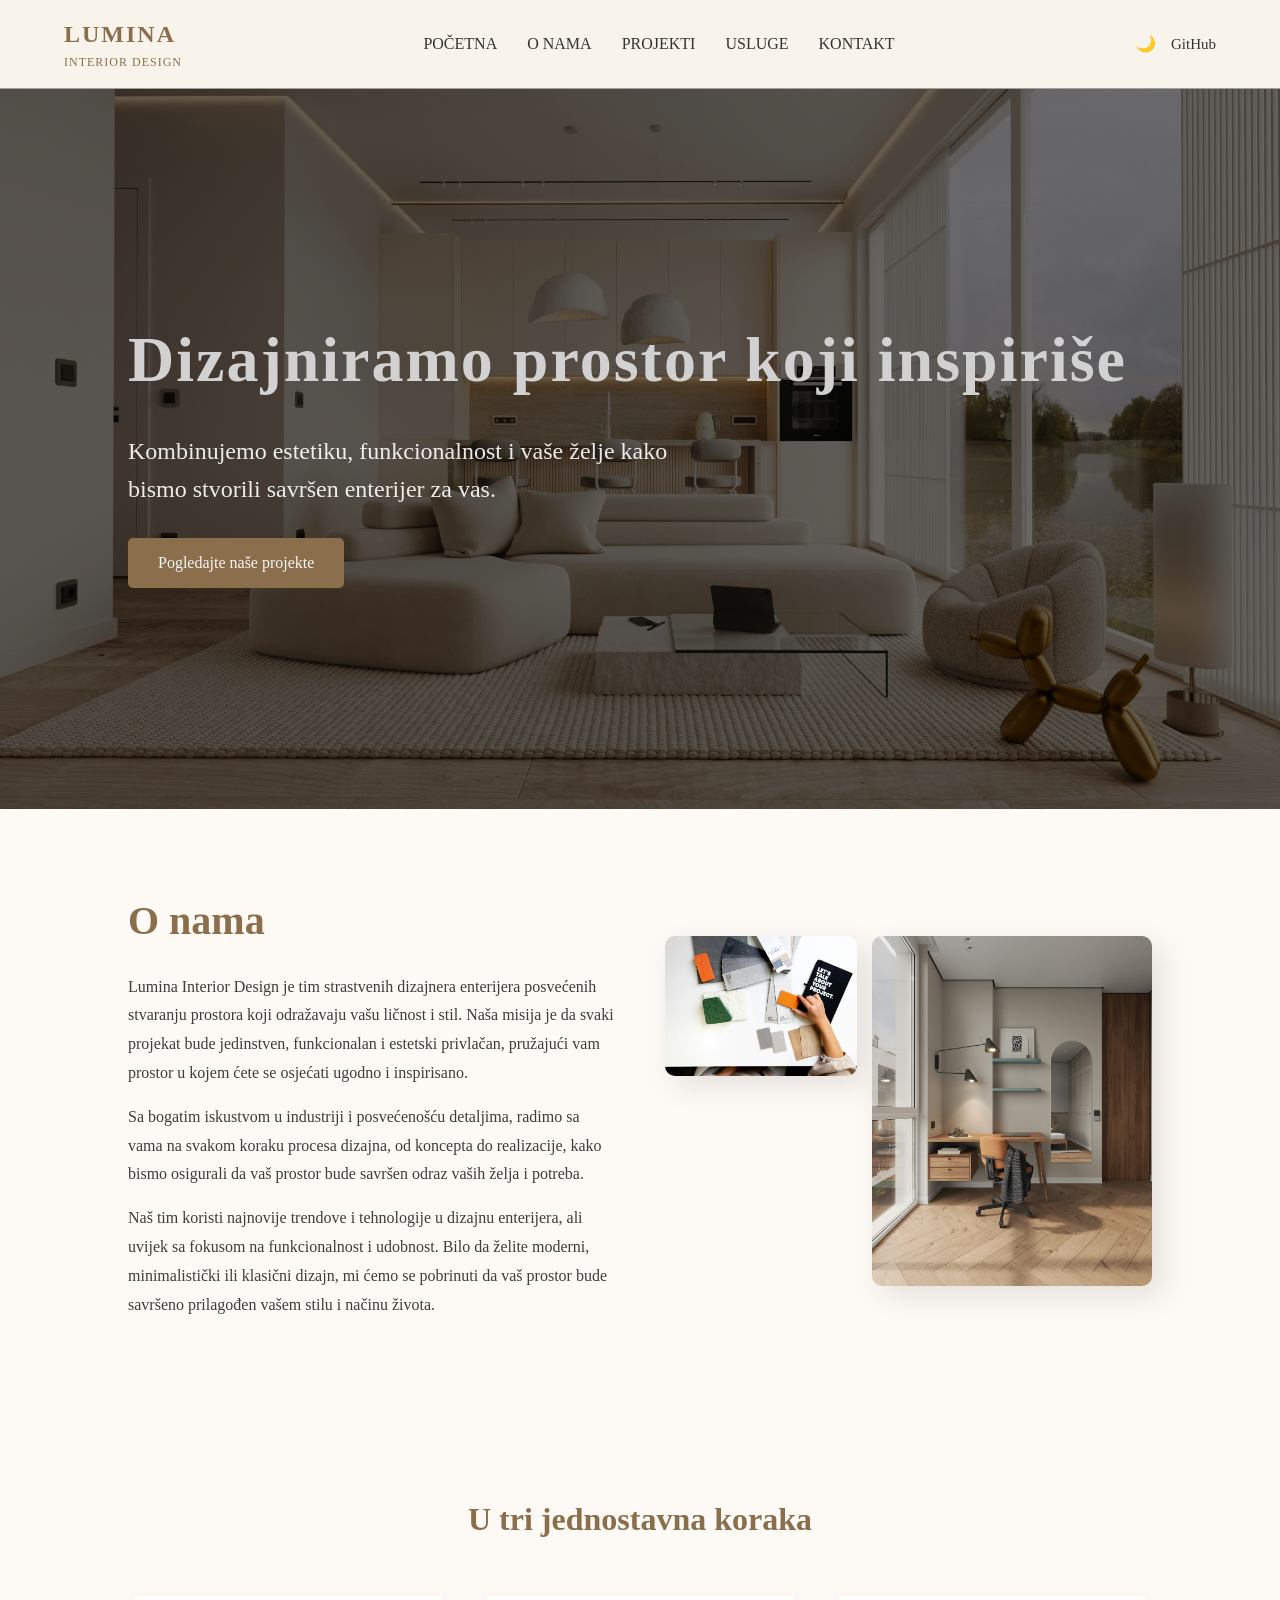
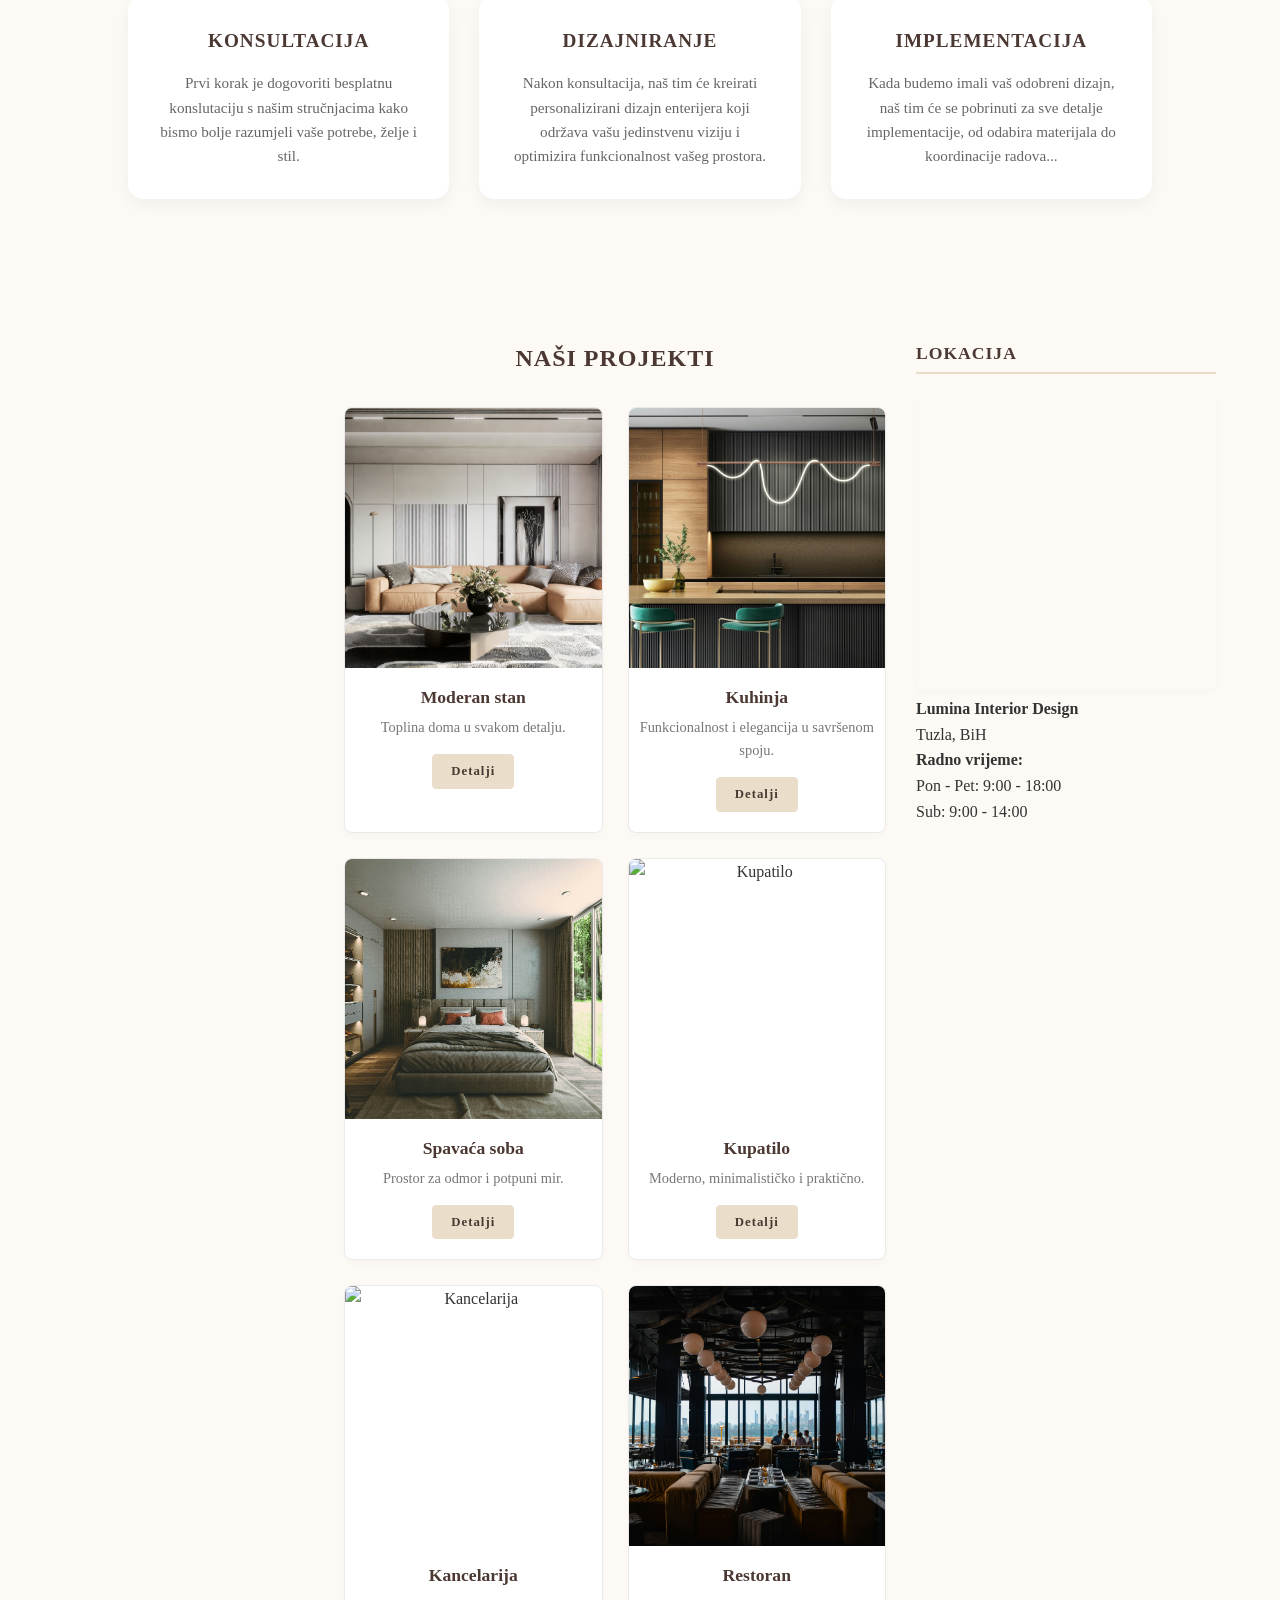
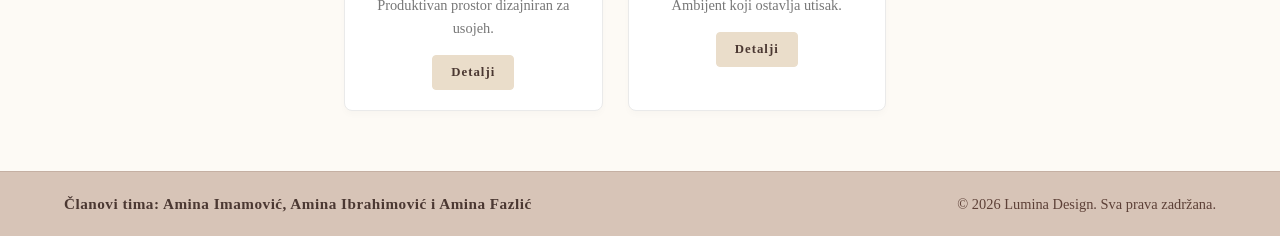
==== commit 44ef3e6f: "Dodana responzivnost za index i uređen video na index-u" ====
--- a/index.html
+++ b/index.html
@@ -18,13 +18,14 @@
         <ul>
             <li><a href="index.html">POČETNA</a></li>
             <li><a href="#o_nama_sekcija">O NAMA</a></li>
+            <li><a href="sadrzaj.html">PROJEKTI</a></li>
             <li><a href="sadrzaj.html">USLUGE</a></li>
-            <li><a href="sadrzaj.html">PROJEKTI</a></li>
             <li><a href="kontakt.html">KONTAKT</a></li>
         </ul>
       </nav>
         <ul>
             <li><button id="dark-mode-toggle">🌙</button></li>
+            <!--Pomoću gemini-a ubacili sličicu-->
             <li><a href="https://github.com/AminaImamovic/Grupa12-TPTP-2026" target="_blank">GitHub</a></li>
          </ul>
     </header>
@@ -40,6 +41,7 @@
  </section>
 
  <section id="o_nama_sekcija" class="o-nama animiraj-me">
+
     <div class="o-nama-okvir">
         <div class="o-nama-tekst">
           <h2>O nama</h2>
@@ -64,6 +66,7 @@
  </section>
 
  <section class="proces-rada animiraj-me">
+    <!--za animaciju pomogao je gemini-->
     <h2>U tri jednostavna koraka</h2>
      <div class="proces-okvir">
         <div class="faza-rada">
@@ -103,11 +106,17 @@
 
         <div class="video-sekcija">
     <h3>INSPIRACIJA</h3>
-    <div class="video">
-        <img src="images/video.jpg" alt="Video inspiracija" loading="lazy">
-          <!--width="100%" nam govori da se slika raširi tačno koliko je širok aside-->
-        <button type="button" class="play-dugme">PLAY VIDEO</button>
-    </div>
+    <p>Pogledajte video koji nas inspiriše pri dizajniranju modernih prostora.</p>
+    <iframe 
+        width="560" 
+        height="315" 
+        src="https://www.youtube.com/embed/vXhERzyihWU?si=TfqiW7KKhWlor4X4"
+        title="YouTube video player" 
+        frameborder="0" 
+        allow="accelerometer; autoplay; clipboard-write; encrypted-media; gyroscope; picture-in-picture; web-share" 
+        allowfullscreen>
+    </iframe>
+    <!--gemini pojasnio da radim preko live servera zbog dodatnih sigurnosnih pravila youtube-a-->
 </div>
     </aside>
 
@@ -192,4 +201,4 @@
 
     <script src="js/tptpskripte.js"></script>
 
-</body>+</body>
--- a/css/tptpstil.css
+++ b/css/tptpstil.css
@@ -665,29 +665,18 @@
 .video-sekcija h3 {
     margin-top: 20px;
 }
-.video img {
+.video-sekcija h3 {
+    margin-top: 20px;
+}
+.video-sekcija p {
+    font-size: 0.9rem;
+    margin-bottom: 12px;
+    color: inherit; 
+}
+.video-sekcija iframe {
     width: 100%;
-    height: auto;
-    border-radius: 6px;
-    display: block;
-}
-.play-dugme {
-    display: block;
-    width: 100%;
-    background-color: #4b3832;
-    color: white;
-    border: none;
-    padding: 10px;
-    margin-top: 10px;
-    border-radius: 4px;
-    cursor: pointer;
-    font-size: 0.85rem;
-    letter-spacing: 1px;
-    transition: 0.3s;
-}
-.play-dugme:hover {
-    background-color: #eaddca;
-    color: #4b3832;
+    border-radius: 6px; 
+    box-shadow: 0 4px 8px rgba(0, 0, 0, 0.1);
 }
 main.projekti h2 {
     color: #4b3832;
@@ -775,66 +764,621 @@
     transform: translateY(0);
 }
 /*===============STRANICA KONTAKT=========*/
-
+/* Stil naslova */
+.kontakt-naslov {
+    color: var(--glavna-boja);
+    font-size: 2.5rem;
+    margin-top: 40px;
+    margin-bottom: 15px;
+    text-align: center;
+    letter-spacing: 1px;
+    animation: pojavljivanje 1.5s ease-out;
+}
+
+main > section:first-of-type p {
+    text-align: center;
+    max-width: 700px;
+    margin: 0 auto 40px auto;
+    color: var(--tekst-boja);
+    font-size: 1.05rem;
+    line-height: 1.7;
+    padding: 0 15px;
+}
+
+/* Uređivanje slike ureda */
+figure {
+    max-width: 600px;
+    margin: 0 auto 40px auto;
+    border-radius: 12px;
+    overflow: hidden;
+    box-shadow: 0 5px 15px rgba(0, 0, 0, 0.08);
+    transition: transform 0.3s ease;
+    padding: 0;
+}
+
+figure:hover {
+    transform: scale(1.01);
+}
+
+figure img {
+    width: 100%;
+    height: 320px;
+    object-fit: cover;
+    display: block;
+}
+
+/* Kontakt forma */
+#kontakt-forma {
+    max-width: 600px;
+    margin: 0 auto 80px auto;
+    background-color: #ffffff;
+    padding: 40px;
+    border-radius: 15px;
+    border: 1px solid #e2dacb;
+    box-shadow: 0 4px 12px rgba(0, 0, 0, 0.05);
+    transition: background-color 0.3s ease, border-color 0.3s ease;
+}
+
+.polje {
+    display: flex;
+    flex-direction: column;
+    margin-bottom: 22px;
+}
+
+.polje label {
+    font-size: 0.95rem;
+    font-weight: bold;
+    color: var(--tekst-boja);
+    margin-bottom: 8px;
+    letter-spacing: 0.5px;
+}
+
+/* Stilovi za unose i efekti */
+.polje input, 
+.polje select, 
+.polje textarea {
+    padding: 12px 15px;
+    font-family: var(--glavni-font);
+    font-size: 0.95rem;
+    border: 1px solid #cccccc;
+    border-radius: 6px;
+    background-color: var(--pozadina-boja);
+    color: var(--tekst-boja);
+    transition: border-color 0.3s ease, box-shadow 0.3s ease;
+}
+.polje input:focus, 
+.polje select:focus, 
+.polje textarea:focus {
+    outline: none;
+    border-color: var(--glavna-boja);
+    box-shadow: 0 0 0 3px rgba(139, 110, 75, 0.15);
+}
+
+/* Poruke o greškama */
+.greška {
+    color: #b32b2b;
+    font-size: 0.85rem;
+    margin-top: 6px;
+    font-weight: 500;
+    display: block;
+    min-height: 18px;
+}
+
+/* Dugmad submit i reset */
+.dugme {
+    display: flex;
+    gap: 15px;
+    margin-top: 25px;
+}
+
+.dugme button {
+    flex: 1;
+    padding: 13px 20px;
+    font-family: var(--glavni-font);
+    font-size: 1rem;
+    font-weight: bold;
+    border: none;
+    border-radius: 6px;
+    cursor: pointer;
+    transition: all 0.3s ease;
+}
+
+.dugme button[type="submit"] {
+    background-color: var(--glavna-boja);
+    color: #ffffff;
+}
+
+.dugme button[type="submit"]:hover {
+    background-color: #6d563a;
+    transform: translateY(-2px);
+}
+
+.dugme button[type="reset"] {
+    background-color: var(--svijetla-boja);
+    color: var(--tekst-boja);
+    border: 1px solid #e2dacb;
+}
+
+.dugme button[type="reset"]:hover {
+    background-color: #eaddca;
+    color: #4b3832;
+    transform: translateY(-2px);
+}
+
+.dugme button:active {
+    transform: translateY(0);
+}
+
+/* Tamni režim */
+body.dark-mode #kontakt-forma {
+    background-color: #4e4a46;
+    border-color: #444444;
+    box-shadow: 0 4px 15px rgba(0, 0, 0, 0.3);
+}
+
+body.dark-mode .greška {
+    color: #ff6b6b;
+}
+
+body.dark-mode .dugme button[type="reset"] {
+    border-color: #444444;
+}
 
 /* RESPONZIVNI DIZAJN (Media Queries) */
 /* 1. DESKTOP (>900px) */
-@media (min-width: 901px) { 
-    /* Ovdje se primjenjuju osnovni stilovi definisani iznad */
-}
+@media (min-width: 901px) and (max-width: 1250px) { 
+   .galerija-tlocrt {
+        display: flex;
+        flex-direction: row;
+        justify-content: space-between;
+        align-items: flex-start;
+        gap: 30px;
+        width: 100%;
+   }
+   #tlocrt{
+        flex: 1;
+        max-width: 50%;
+        width: 50%;
+   }
+    .galerija{
+        display: grid;
+        grid-template-columns: repeat(3, 1fr);
+        gap: 15px;
+    }
+   #tlocrt img{
+        width: 100%;
+        height: auto;
+        display: block;
+   }
+   .galerija img {
+    width: 100%;
+    height: 200px;
+    object-fit: cover;
+    display: block;
+   }
+
+    /* index */
+   section.projekti {
+        flex-direction: column;
+        align-items: stretch;
+        gap: 40px;
+        padding: 40px 8%;
+    }
+    .kategorije {
+        flex: auto;
+        width: 100%;
+        text-align: center;
+    }
+    .kategorije h3 {
+        text-align: center;
+        display: inline-block;
+        border-bottom: 2px solid #eaddca;
+        margin-bottom: 20px;
+    }
+    .kategorije ul {
+        display: flex;
+        justify-content: center;
+        flex-wrap: wrap;
+        gap: 20px;
+    }
+    .kategorije li {
+        border-bottom: none; 
+        padding: 5px 10px;
+        font-size: 0.95rem;
+    }
+    .kategorije li:hover {
+        padding-left: 10px; 
+    }
+    .video-sekcija {
+        display: none; 
+    }
+    main.projekti {
+        width: 100%;
+    }
+    .projekti-grid {
+        gap: 25px;
+    }
+    .lokacija {
+        flex: auto;
+        width: 100%;
+        text-align: center;
+    }
+    .mapa-desno iframe {
+        max-width: 100%;
+        width: 600px;
+    }
+}
+
+
 
 /* 2. TABLET (600px - 900px) */
 @media (max-width: 900px) and (min-width: 600px) {
+
+    header {
+        display: flex;
+        flex-direction: row;
+        justify-content: space-between; 
+        flex-wrap: wrap;
+        align-items: center;
+        padding: 15px 20px;
+        gap: 15px;
+        border-bottom: 1px solid var(--border-color, #939597);
+    }
+
+    header .logo, header h1 {
+        font-size: 22px;
+        margin: 0;
+    }
+
+    .main-nav ul {
+        display: flex;
+        flex-direction: row;
+        flex-wrap: wrap;
+        align-items: center;
+        gap: 12px; 
+        padding: 0;
+        margin: 0;
+        list-style: none;
+    }
+    .main-nav ul li a {
+        font-size: 15px;
+        padding: 5px 8px;
+    }
+
+    .kategorije1-cilj {
+        display: flex;
+        flex-direction: column;       
+        gap: 20px;                 
+        width: 100%;
+        max-width: 100%;
+        margin-top: 20px;
+    }
+
+    #kategorije1, .cilj-box, .kategorije1-cilj > div {
+        flex: 1;
+        width: 100%;
+        max-width: 100%;
+        padding: 25px;       
+        border-radius: 12px;
+        margin: 0; 
+        align-items: center;
+    }
+
+
     .galerija { 
         grid-template-columns: repeat(2, 1fr);
-    }
-    .kategorije1-cilj {
+        gap: 25px; 
+        margin-top: 25px;
+    }
+    
+    .galerija img {
+        width: 100%;
+        border-radius: 12px;
+        box-shadow: 0 4px 12px rgba(0, 0, 0, 0.06);
+    }
+    
+    .sredina {
+        padding: 0 25px;
+    }
+
+    table {
+        display: block;
+        overflow: auto;
+        white-space: nowrap;
+        width: 100%;
+        margin-top: 25px;
+        border-collapse: separate;
+        border-spacing: 0;
+        border-radius: 8px;
+        border: 1px solid var(--border-color, #eef0f2);
+    }
+
+    th, td {
+        padding: 12px 16px;
+    }
+
+    /* index */
+   .o-nama-okvir {
+        flex-direction: column;
         gap: 30px;
     }
-}
+    .o-nama-tekst, .o-nama-slika {
+        width: 100%;
+        text-align: center;
+    }
+    .o-nama-slika {
+        justify-content: center;
+    }
+    .o-nama-slika img {
+        max-width: 45%; 
+    }
+    .proces-okvir {
+        flex-wrap: wrap;
+        justify-content: center;
+        gap: 20px;
+    }
+    .faza-rada {
+        flex: 1 1 40%;
+        min-width: 240px;
+    }
+    section.projekti {
+        flex-direction: column;
+        align-items: stretch;
+        gap: 30px;
+    }
+    .kategorije {
+        width: 100%;
+        text-align: center;
+    }
+    .kategorije h3 {
+        text-align: center;
+        display: inline-block;
+        border-bottom: 2px solid;
+        margin-bottom: 20px;
+    }
+    .kategorije ul {
+        display: flex;
+        justify-content: center;
+        flex-wrap: wrap;
+        gap: 20px;
+        margin-bottom: 0;
+    }
+    .kategorije li {
+        border-bottom: none; 
+        padding: 5px 10px;
+        font-size: 0.95rem;
+    }
+    .kategorije li:hover {
+        padding-left: 10px; 
+    }
+    .video-sekcija {
+        display: none;
+    }
+    .lokacija {
+        width: 100%;
+        text-align: center;
+    }
+    .lokacija h3 {
+        text-align: center;
+        display: inline-block;
+    }
+    .mapa-desno iframe {
+        max-width: 100%;
+        width: 600px;
+    }
+}
+
 
 /* 3. MOBITEL (<600px) */
 @media (max-width: 599px) {
+
+    header {
+        flex-direction: column;
+        align-items: center;
+        text-align: center;
+        padding: 15px 10px;
+        gap: 15px;
+    }
+    header .logo, header h1 {
+        font-size: 26px;
+        margin: 0;
+        letter-spacing: 1px;
+    }
+
+    .main-nav {
+        width: 100%;
+    }
+    .main-nav ul {
+        display: flex;
+        flex-direction: row;
+        flex-wrap: wrap;
+        justify-content: center;
+        align-items: center;
+        gap: 12px;
+        padding: 0;
+        margin: 0;
+        list-style: none;
+    }
+    .main-nav ul li {
+        margin: 0;
+    }
+    .main-nav ul li a {
+        font-size: 15px;
+        padding: 6px 10px;
+        display: inline-block;
+        font-weight: 500;
+        text-decoration: none;
+    }
+    
     .stranica-sadrzaj, .galerija-tlocrt, .kategorije1-cilj {
         flex-direction: column;
         align-items: center;
         gap: 30px;
+        width:100%;
     }
     
     .sredina {
+        width: 100%;
+        max-width: 100%;
+        border-top: 1px solid #a39e9e;
         border-left: none;
-        padding: 20px 3%;
-    }
+        margin-top: 0;
+        padding-top: 20px;
+        padding-left: 0;
+        padding-right: 0;
+    }
+    .sredina h1 {
+        font-size: 15px;
+    }
+    .sredina p {
+        font-size: 15px;
+        padding-left: 15px;
+        padding-right: 15px;
+    }
+    
+    .sredina h2, .sredina h3{
+        padding-left: 15px;
+        padding-right: 15px;
+    }
+
     
     aside.lijevo {
-        flex: auto;
+        position: sticky;
+        top: 0;
+        z-index: 999;
+        background: var(--svijetla-boja) ;
+        flex: none;
         width: 100%;
         text-align: center;
-        border-bottom: 1px solid #a39e9e;
+        padding-bottom: 10px;
+        margin-bottom: 0;
+        border-bottom: none
+
     }
     
     aside.lijevo ul {
         display: flex;
         flex-wrap: wrap;
         justify-content: center;
-        gap: 12px;
+        gap: 10px;
+        padding: 0;
+        margin: 0;
+        list-style: none;
     }
 
     .galerija { 
         grid-template-columns: 1fr;
         justify-items: center;
+        width: 100%;
+        gap: 20px;
     }
     
     .cilj-box { 
-        flex: auto;
-        width: 100%; 
-        max-width: 100%; 
+        flex: none;
+        width: 90%; 
+        max-width: 90%; 
+        margin: 0 auto;
+        padding: 20px;
+        border-radius: 12px;
     }
     
     table {
         display: block;
         overflow-x: auto;
-        width: 100%;
-    }
-    
-}
+        white-space: nowrap;
+        width: 90%;
+        margin: 0, auto;
+    }
+    th, td {
+        padding: 12px 16px;
+    }
+
+    .kontakt-naslov {
+        font-size: 2rem;
+        margin-top: 25px;
+    }
+    
+    #kontakt-forma {
+        padding: 25px 20px;
+        margin-bottom: 50px;
+        width: 95%;
+    }
+    
+    figure {
+        width: 95%;
+    }
+    
+    figure img {
+        height: 220px;
+    }
+    
+    .dugme {
+        flex-direction: column;
+        gap: 10px;
+    }
+
+    /* index */
+    header {
+        flex-direction: column;
+        gap: 15px;
+        text-align: center;
+    }
+    .hero {
+        padding-left: 5%;
+        text-align: center;
+        align-items: center;
+    }
+    .hero h1 {
+        font-size: 2.2rem;
+    }
+    .hero p {
+        font-size: 1.1rem;
+    }
+    .o-nama-okvir {
+        flex-direction: column;
+        gap: 25px;
+    }
+    .o-nama-slika {
+        flex-direction: column; 
+        align-items: center;
+    }
+    .o-nama-slika img {
+        width: 100%;
+        max-width: 280px;
+    }
+    .proces-okvir {
+        flex-direction: column;
+        gap: 20px;
+    }
+    section.projekti {
+        flex-direction: column;
+        gap: 30px;
+    }
+    .kategorije {
+        width: 100%;
+        text-align: center;
+    }
+    .kategorije ul {
+        display: flex;
+        flex-wrap: wrap;
+        justify-content: center;
+        gap: 15px;
+        margin-bottom: 0;
+    }
+    .kategorije li {
+        border-bottom: none; 
+        padding: 5px 10px;
+        font-size: 0.9rem;
+    }
+    .projekti-grid {
+        grid-template-columns: 1fr;
+    }
+    .mapa-desno iframe {
+        height: 230px;
+    }
+    footer {
+        font-size: 12px;
+        text-align: center;
+    }
+}
+
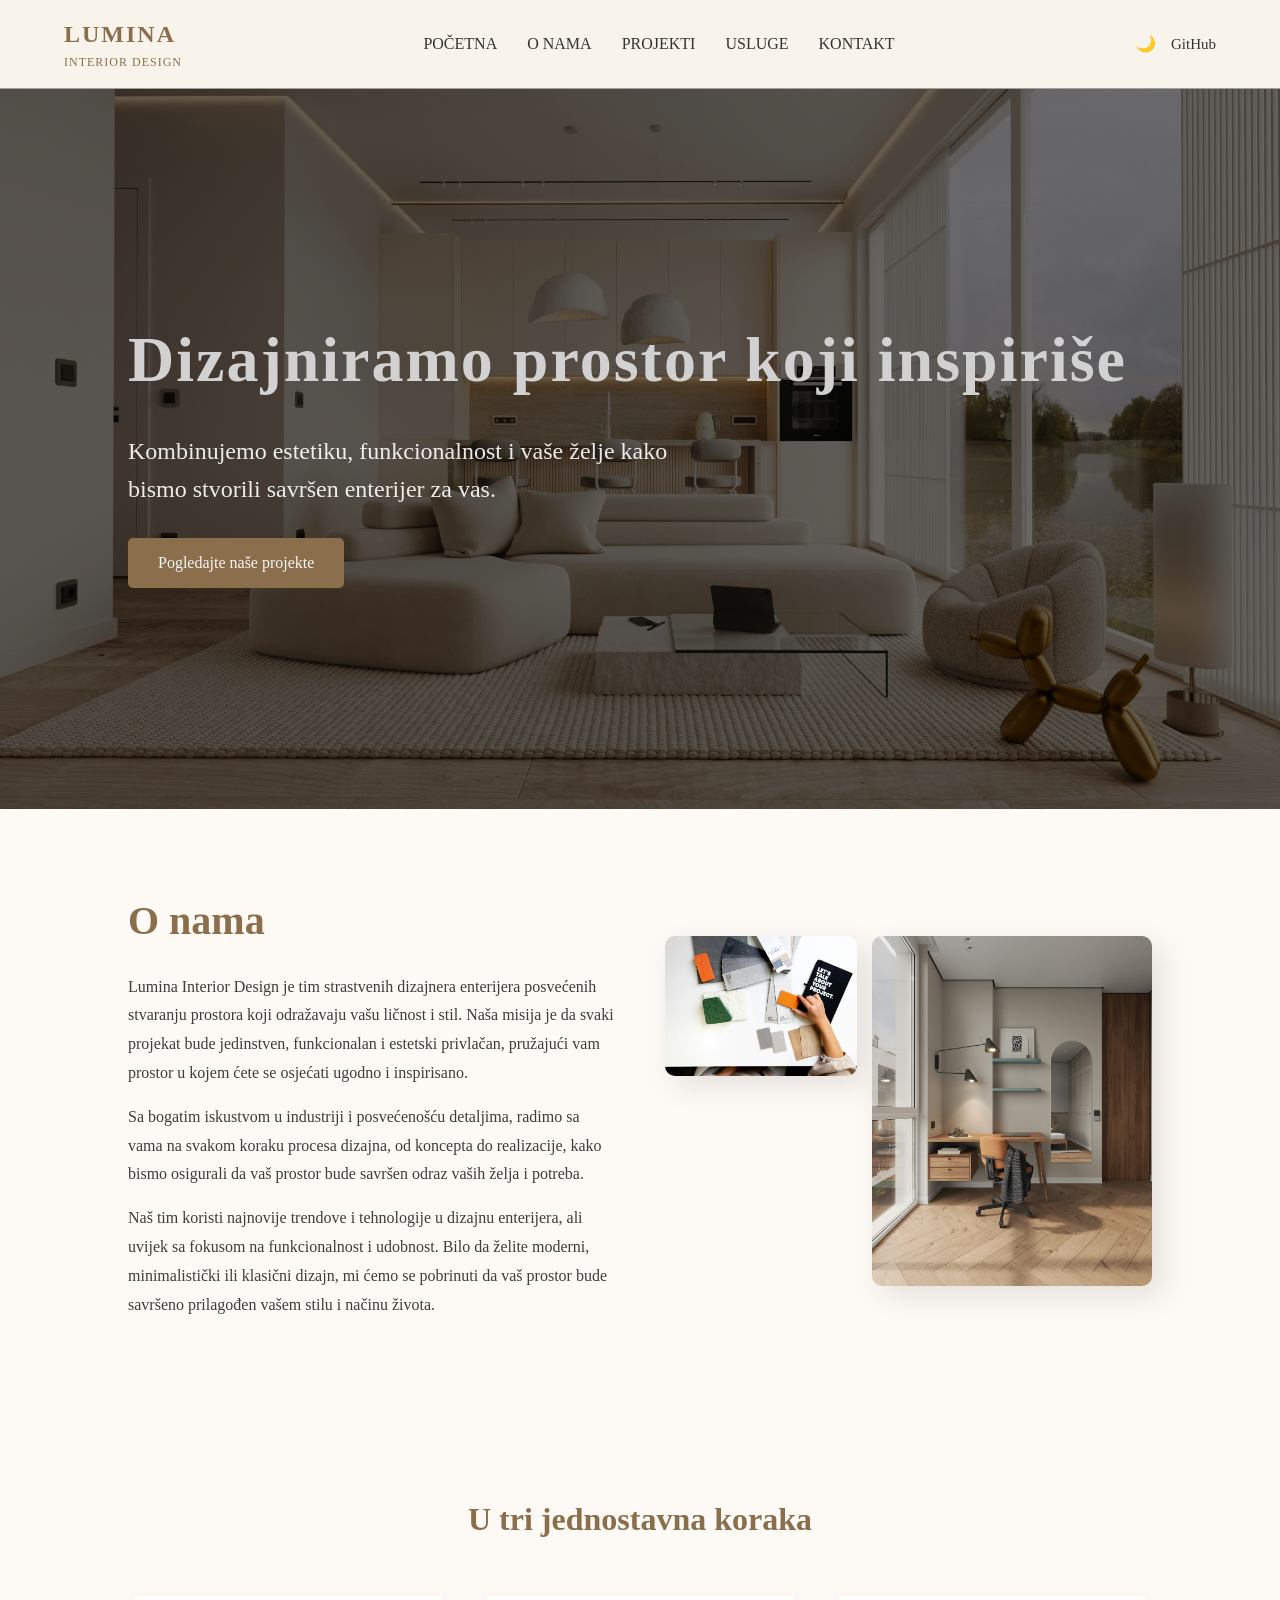
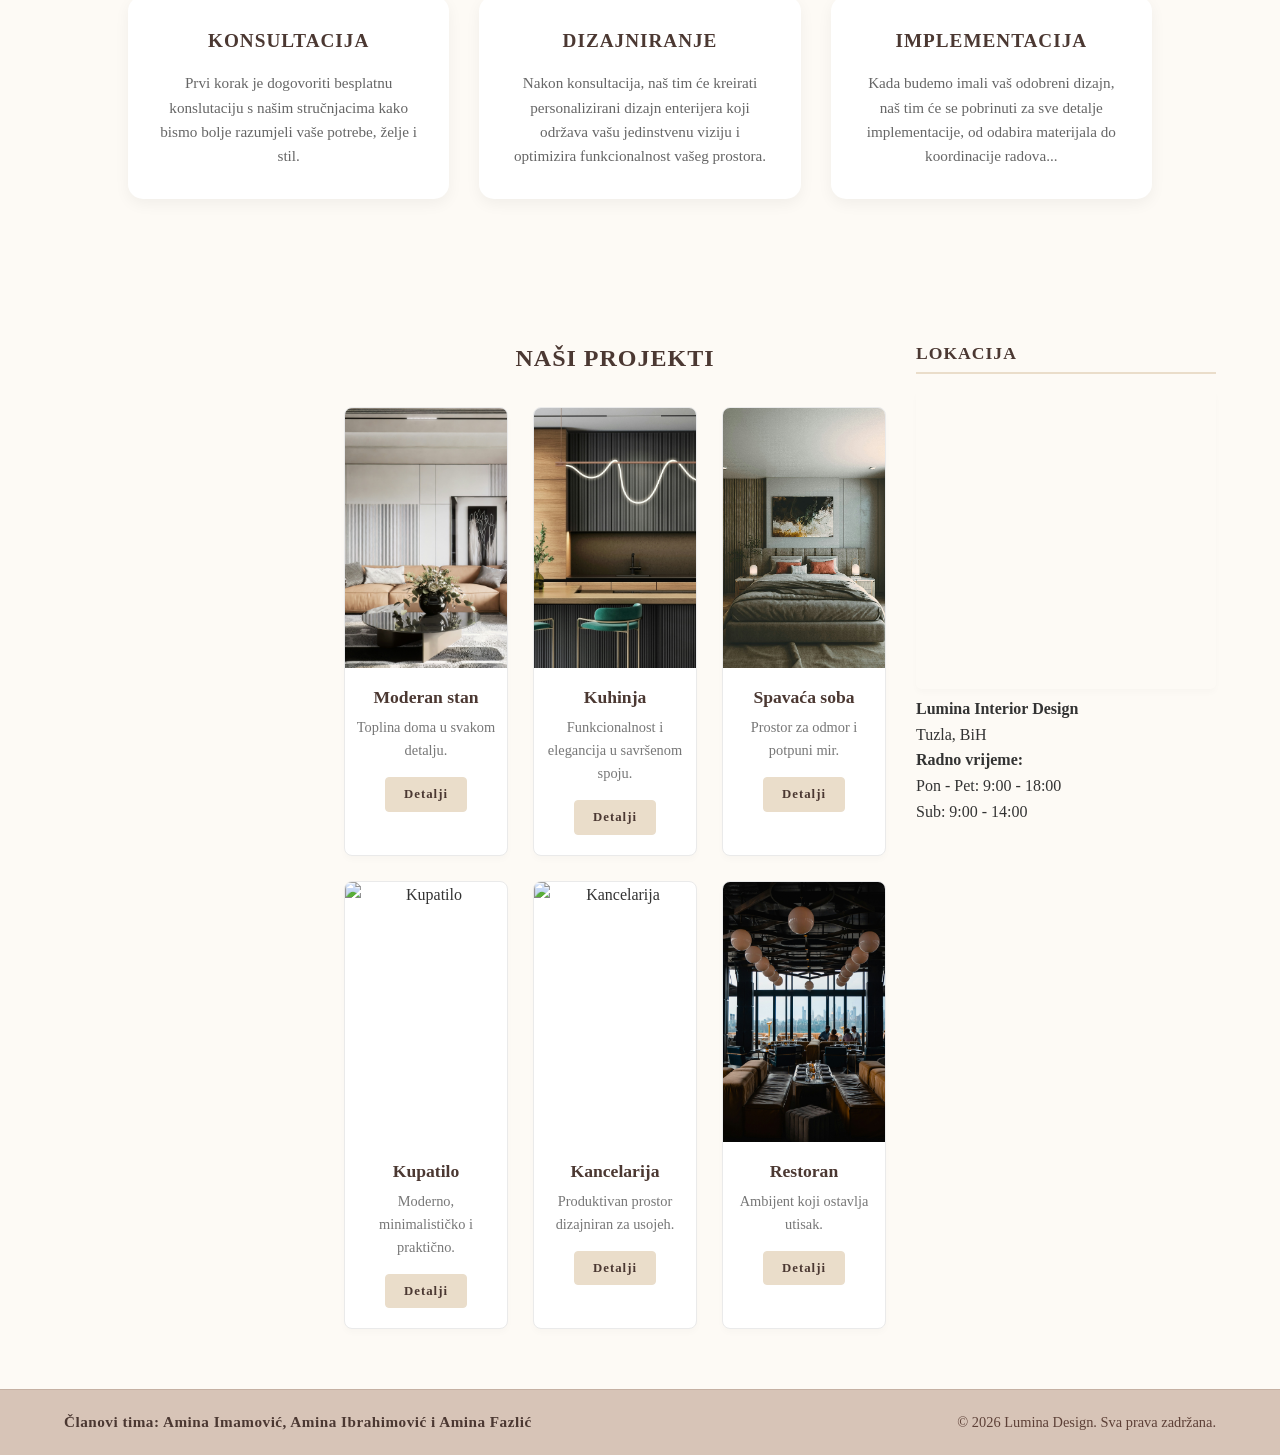
==== commit 3e096f3d: "Ispravljanje responzivnosti za video" ====
--- a/index.html
+++ b/index.html
@@ -194,6 +194,8 @@
 </aside>
 </section>
 
+ <!--Oznaka '©' je generirana uz pomoć AI. -->
+    <!--Razumije se da oznaka '©' predstavlja kodiranu sintaksu koju pretraživač automatski prepoznaje i na ekranu ispisuje kao standardni znak za copyright ©.-->
  <footer>
         <p>Članovi tima: Amina Imamović, Amina Ibrahimović i Amina Fazlić </p>
       <p>&copy; 2026 Lumina Design. Sva prava zadržana.</p>
--- a/css/tptpstil.css
+++ b/css/tptpstil.css
@@ -686,7 +686,7 @@
 }
 .projekti-grid {
     display: grid;
-    grid-template-columns: repeat(2, 1fr); 
+    grid-template-columns: repeat(3, 1fr); 
     gap: 25px;
 }
 .projekt-kartica {
@@ -925,7 +925,7 @@
 }
 
 /* RESPONZIVNI DIZAJN (Media Queries) */
-/* 1. DESKTOP (>900px) */
+/* 1. DESKTOP (900px-1250px) */
 @media (min-width: 901px) and (max-width: 1250px) { 
    .galerija-tlocrt {
         display: flex;
@@ -990,8 +990,20 @@
         padding-left: 10px; 
     }
     .video-sekcija {
-        display: none; 
-    }
+    display: block; 
+    width: 100%;    
+    text-align: center; 
+    margin-top: 20px;   
+   }
+    .video-sekcija iframe,
+    .video-sekcija video {
+    width: 100%;      
+    max-width: 700px; 
+    height: 380px;    
+    border-radius: 8px; 
+    display: block;
+    margin: 0 auto;   
+   }
     main.projekti {
         width: 100%;
     }
@@ -1152,7 +1164,19 @@
         padding-left: 10px; 
     }
     .video-sekcija {
-        display: none;
+    display: block;    
+    width: 100%;       
+    text-align: center;
+    margin-top: 15px;  
+   }
+   .video-sekcija iframe,
+   .video-sekcija video {
+    width: 90%;        
+    max-width: 550px; 
+    height: 300px;    
+    border-radius: 6px;
+    display: block;
+    margin: 0 auto;    
     }
     .lokacija {
         width: 100%;
@@ -1265,7 +1289,9 @@
         margin: 0;
         list-style: none;
     }
-
+    .projekti-grid {
+        grid-template-columns: 1fr; 
+    }
     .galerija { 
         grid-template-columns: 1fr;
         justify-items: center;
@@ -1373,6 +1399,22 @@
     .projekti-grid {
         grid-template-columns: 1fr;
     }
+    .video-sekcija {
+    display: block;    
+    width: 100%;       
+    text-align: center;
+    margin-top: 10px;  
+    padding: 0 5%;     
+    }
+    .video-sekcija iframe,
+    .video-sekcija video {
+    width: 100%;       
+    max-width: 100%;   
+    height: 210px;    
+    border-radius: 6px;
+    display: block;
+    margin: 0 auto;    
+    }
     .mapa-desno iframe {
         height: 230px;
     }
